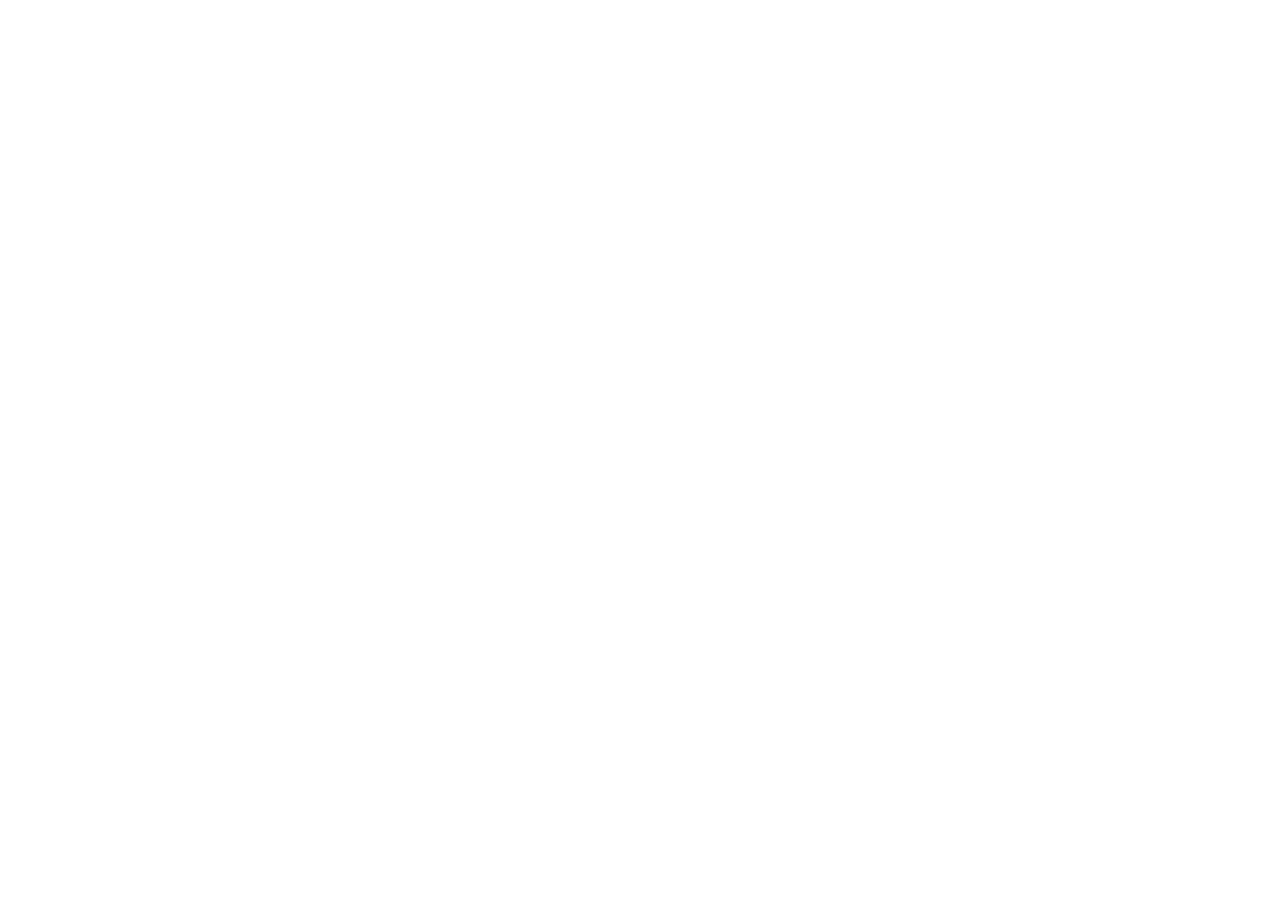
==== yinggame/index.html @ be2fb556 "Add files via upload" ====
<!doctype html>
<html lang="en">
  <head>
    <meta charset="UTF-8" />
    <link rel="icon" type="image/svg+xml" href="/favicon.ico" />
    <meta name="viewport" content="width=device-width, initial-scale=1.0" />
    <title>YingGame</title>
    <script>
      var _hmt = _hmt || []
      ;(function () {
        var hm = document.createElement('script')
        hm.src = 'https://hm.baidu.com/hm.js?fe0fdd8f27ce7c702b528a6de37aa6dd'
        var s = document.getElementsByTagName('script')[0]
        s.parentNode.insertBefore(hm, s)
      })()
    </script>
    <script type="module" crossorigin src="/static/js/index.DfZmIJjD1733761966645.js"></script>
    <link rel="modulepreload" crossorigin href="/static/js/antd.qPeffrlg1733761966645.js">
    <link rel="stylesheet" crossorigin href="/static/css/index._IoXdrB71733761966645.css">
  </head>
  <body>
    <div id="root"></div>
  </body>
</html>
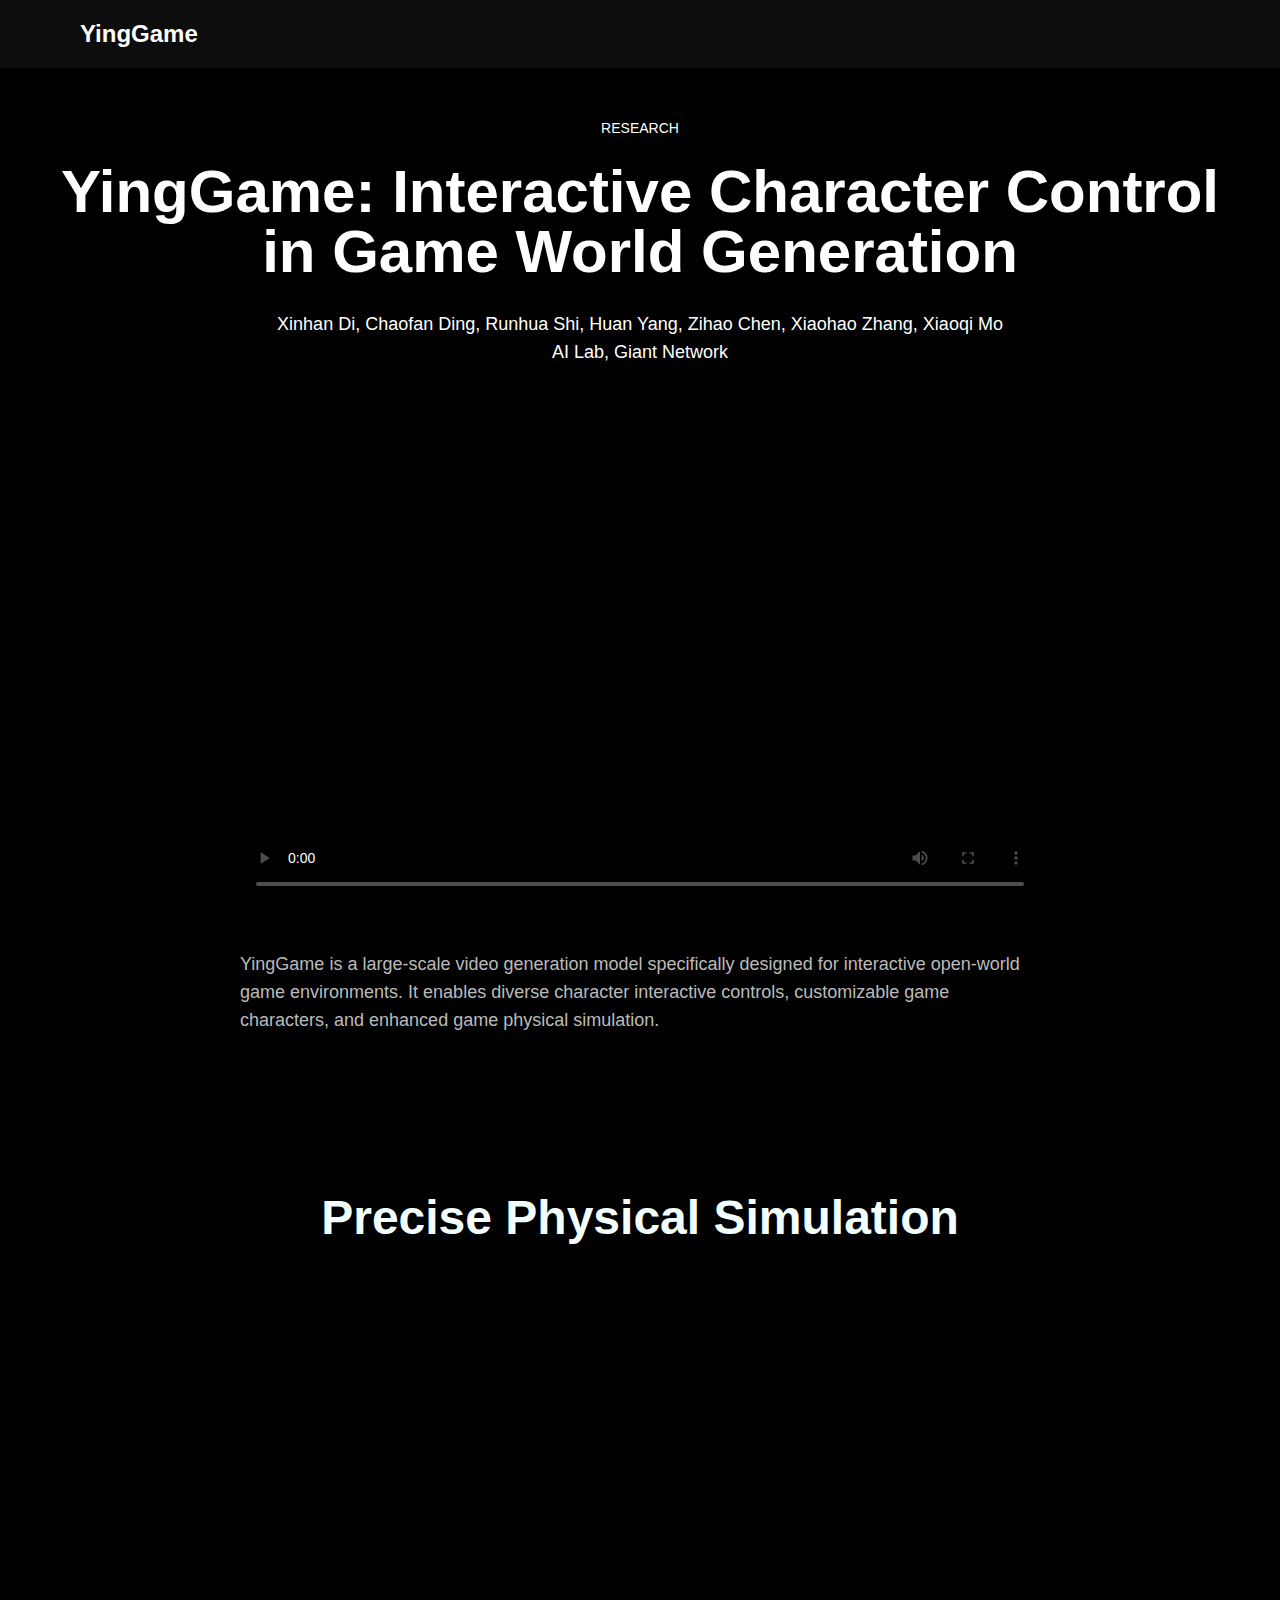
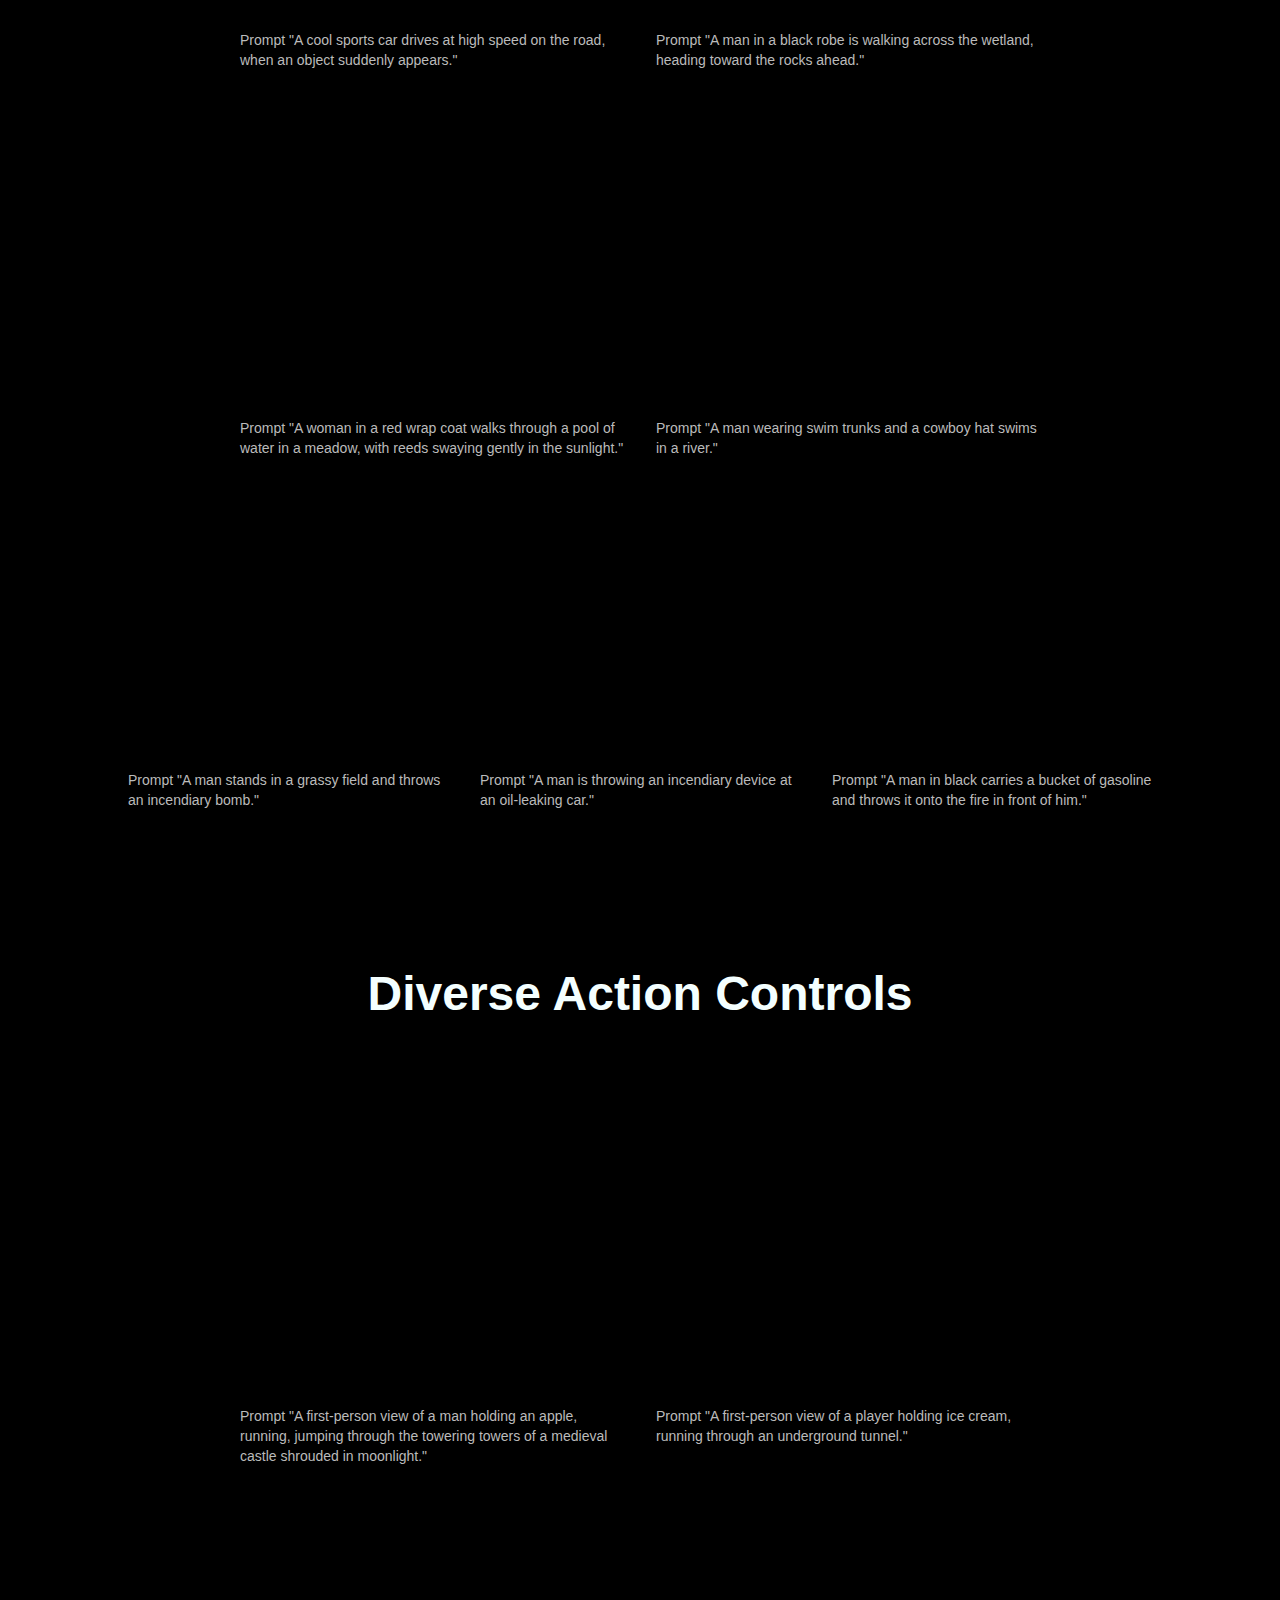
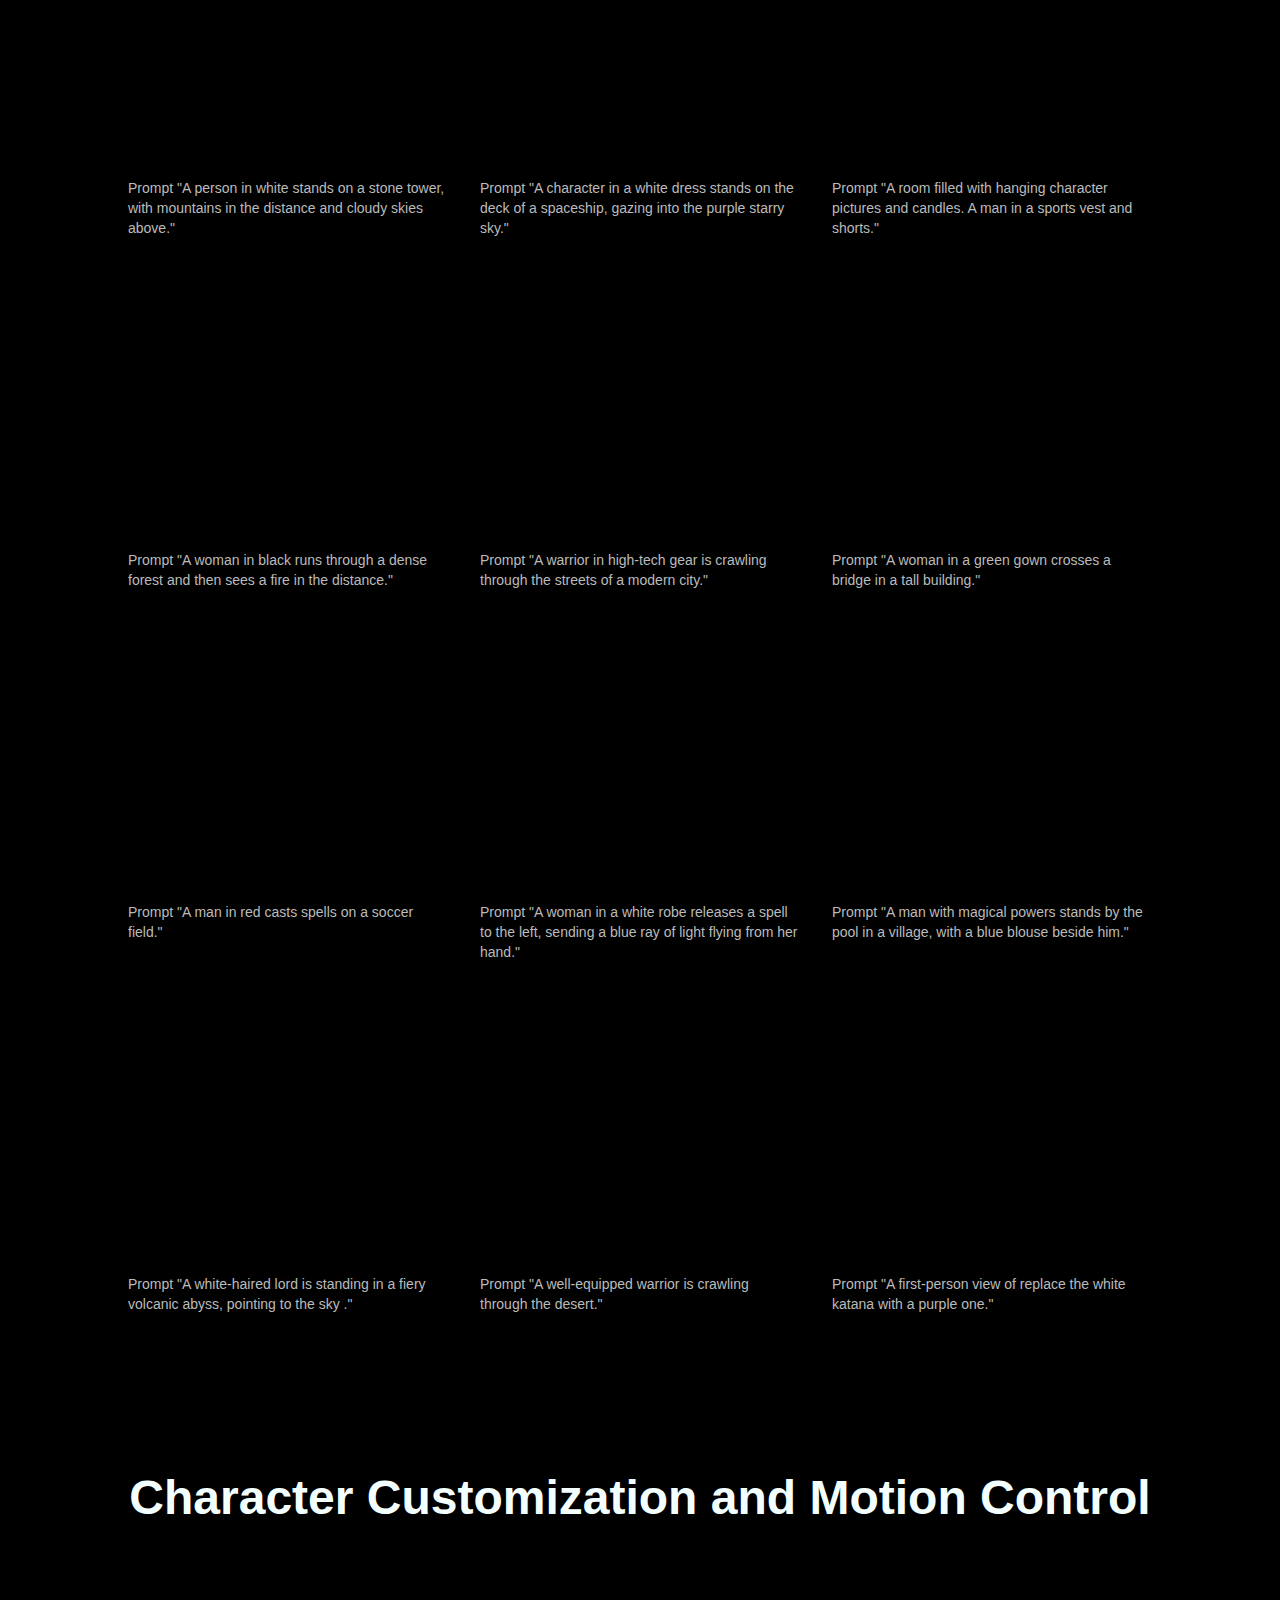
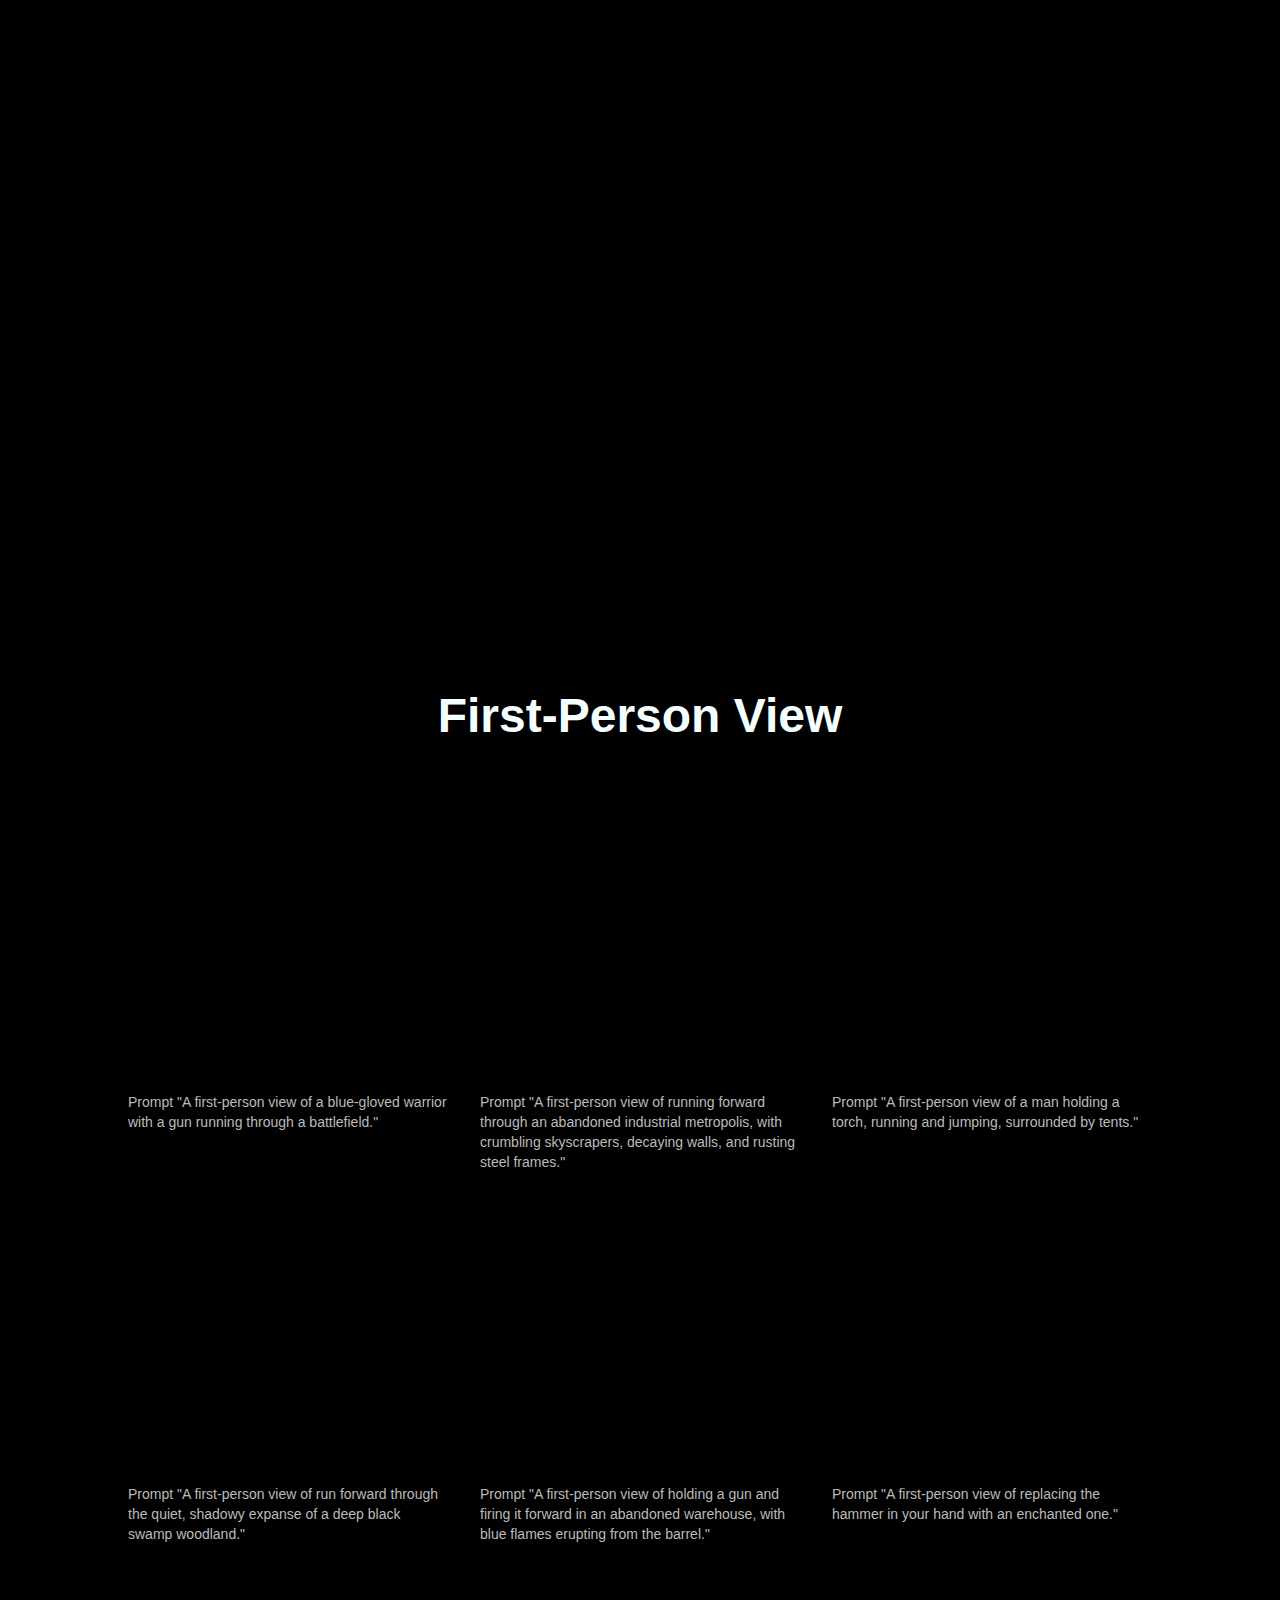
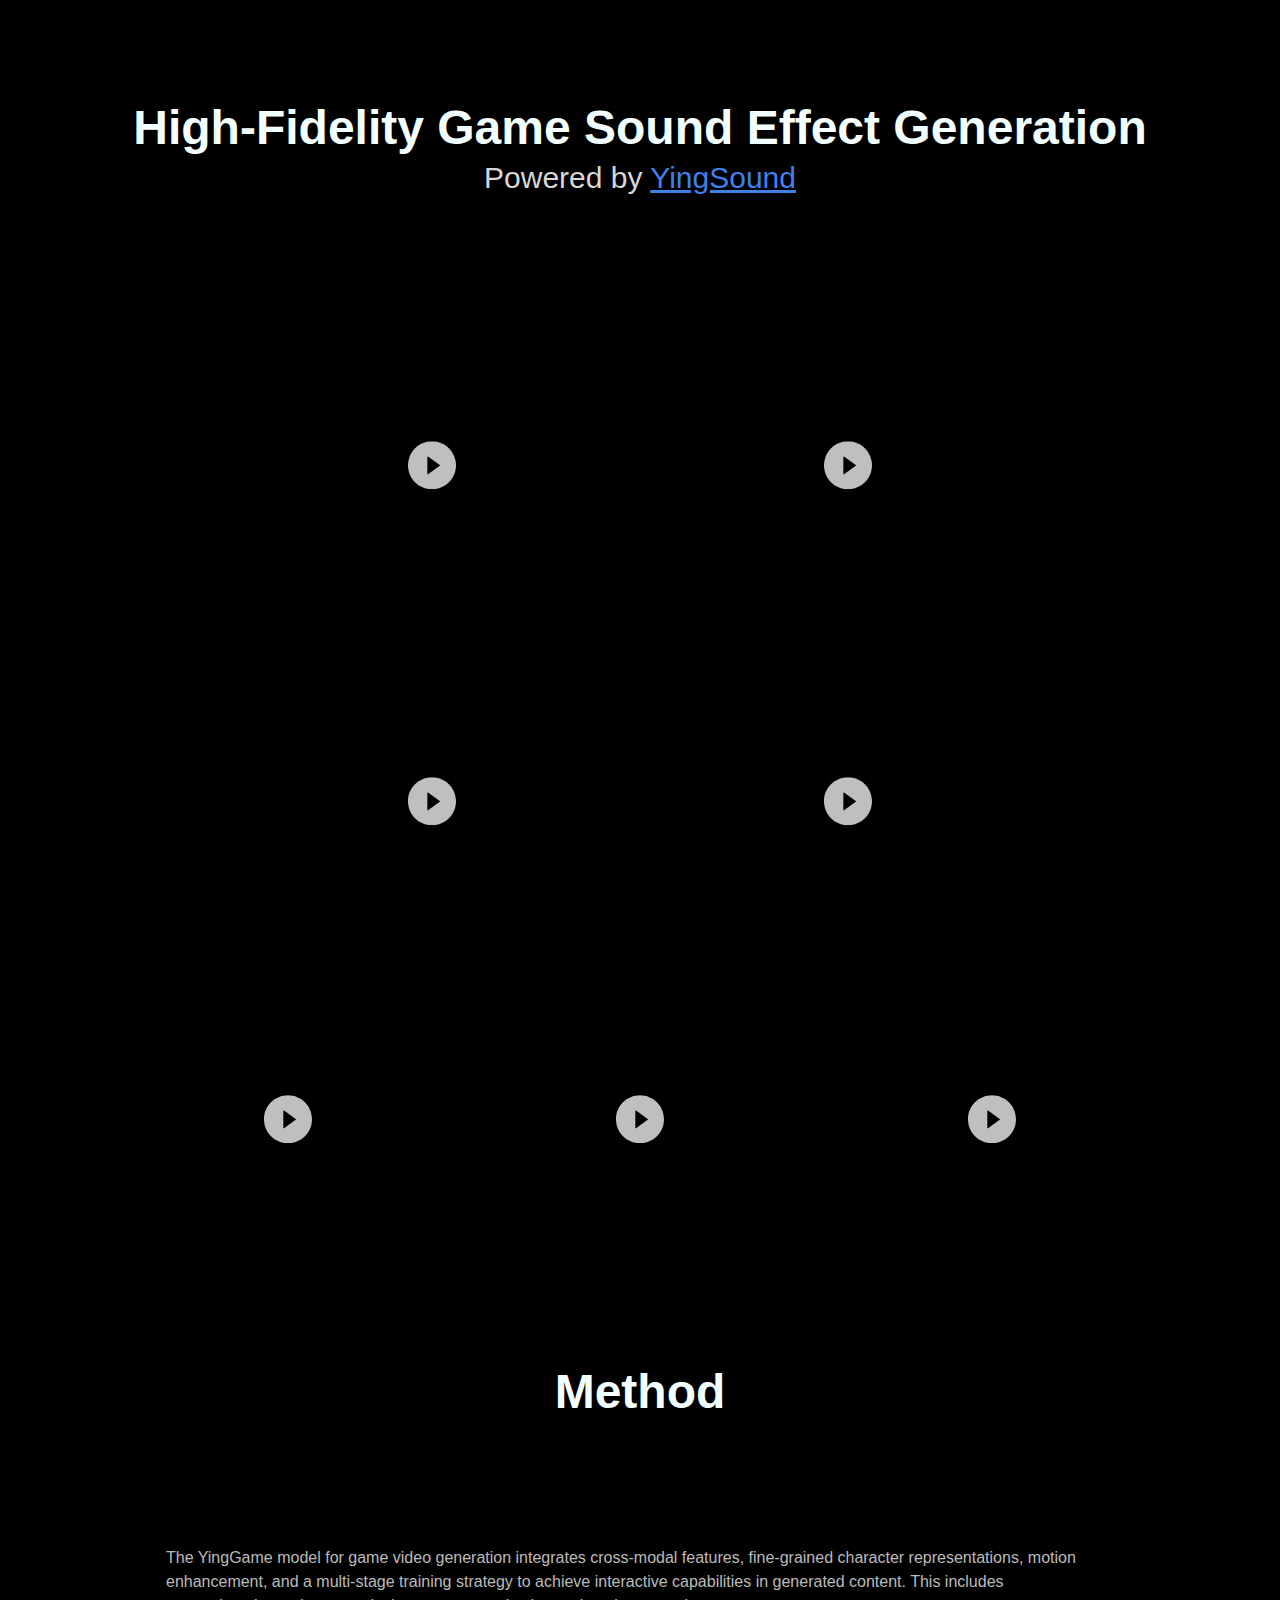
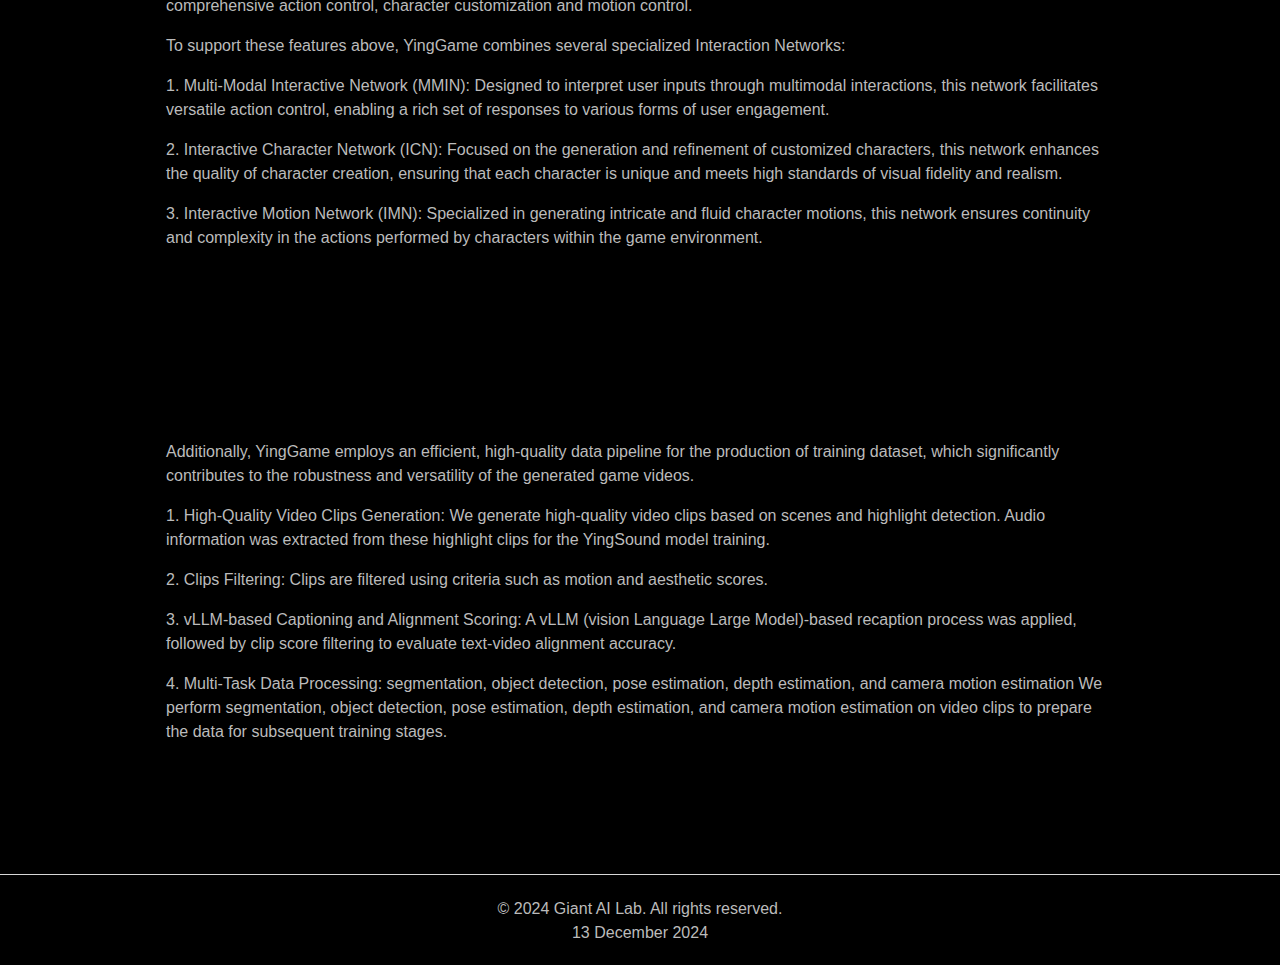
==== commit ebe48f6f: "Update index.html" ====
--- a/yinggame/index.html
+++ b/yinggame/index.html
@@ -14,9 +14,9 @@
         s.parentNode.insertBefore(hm, s)
       })()
     </script>
-    <script type="module" crossorigin src="/static/js/index.DfZmIJjD1733761966645.js"></script>
-    <link rel="modulepreload" crossorigin href="/static/js/antd.qPeffrlg1733761966645.js">
-    <link rel="stylesheet" crossorigin href="/static/css/index._IoXdrB71733761966645.css">
+    <script type="module" crossorigin src="/yinggame/static/js/index.DfZmIJjD1733761966645.js"></script>
+    <link rel="modulepreload" crossorigin href="/yinggame/static/js/antd.qPeffrlg1733761966645.js">
+    <link rel="stylesheet" crossorigin href="/yinggame/static/css/index._IoXdrB71733761966645.css">
   </head>
   <body>
     <div id="root"></div>
--- a/yinggame/static/css/index._IoXdrB71733761966645.css
+++ b/yinggame/static/css/index._IoXdrB71733761966645.css
@@ -0,0 +1 @@
+@charset "UTF-8";*,:before,:after{--tw-border-spacing-x: 0;--tw-border-spacing-y: 0;--tw-translate-x: 0;--tw-translate-y: 0;--tw-rotate: 0;--tw-skew-x: 0;--tw-skew-y: 0;--tw-scale-x: 1;--tw-scale-y: 1;--tw-pan-x: ;--tw-pan-y: ;--tw-pinch-zoom: ;--tw-scroll-snap-strictness: proximity;--tw-gradient-from-position: ;--tw-gradient-via-position: ;--tw-gradient-to-position: ;--tw-ordinal: ;--tw-slashed-zero: ;--tw-numeric-figure: ;--tw-numeric-spacing: ;--tw-numeric-fraction: ;--tw-ring-inset: ;--tw-ring-offset-width: 0px;--tw-ring-offset-color: #fff;--tw-ring-color: rgb(59 130 246 / .5);--tw-ring-offset-shadow: 0 0 #0000;--tw-ring-shadow: 0 0 #0000;--tw-shadow: 0 0 #0000;--tw-shadow-colored: 0 0 #0000;--tw-blur: ;--tw-brightness: ;--tw-contrast: ;--tw-grayscale: ;--tw-hue-rotate: ;--tw-invert: ;--tw-saturate: ;--tw-sepia: ;--tw-drop-shadow: ;--tw-backdrop-blur: ;--tw-backdrop-brightness: ;--tw-backdrop-contrast: ;--tw-backdrop-grayscale: ;--tw-backdrop-hue-rotate: ;--tw-backdrop-invert: ;--tw-backdrop-opacity: ;--tw-backdrop-saturate: ;--tw-backdrop-sepia: ;--tw-contain-size: ;--tw-contain-layout: ;--tw-contain-paint: ;--tw-contain-style: }::backdrop{--tw-border-spacing-x: 0;--tw-border-spacing-y: 0;--tw-translate-x: 0;--tw-translate-y: 0;--tw-rotate: 0;--tw-skew-x: 0;--tw-skew-y: 0;--tw-scale-x: 1;--tw-scale-y: 1;--tw-pan-x: ;--tw-pan-y: ;--tw-pinch-zoom: ;--tw-scroll-snap-strictness: proximity;--tw-gradient-from-position: ;--tw-gradient-via-position: ;--tw-gradient-to-position: ;--tw-ordinal: ;--tw-slashed-zero: ;--tw-numeric-figure: ;--tw-numeric-spacing: ;--tw-numeric-fraction: ;--tw-ring-inset: ;--tw-ring-offset-width: 0px;--tw-ring-offset-color: #fff;--tw-ring-color: rgb(59 130 246 / .5);--tw-ring-offset-shadow: 0 0 #0000;--tw-ring-shadow: 0 0 #0000;--tw-shadow: 0 0 #0000;--tw-shadow-colored: 0 0 #0000;--tw-blur: ;--tw-brightness: ;--tw-contrast: ;--tw-grayscale: ;--tw-hue-rotate: ;--tw-invert: ;--tw-saturate: ;--tw-sepia: ;--tw-drop-shadow: ;--tw-backdrop-blur: ;--tw-backdrop-brightness: ;--tw-backdrop-contrast: ;--tw-backdrop-grayscale: ;--tw-backdrop-hue-rotate: ;--tw-backdrop-invert: ;--tw-backdrop-opacity: ;--tw-backdrop-saturate: ;--tw-backdrop-sepia: ;--tw-contain-size: ;--tw-contain-layout: ;--tw-contain-paint: ;--tw-contain-style: }*,:before,:after{box-sizing:border-box;border-width:0;border-style:solid;border-color:#e5e7eb}:before,:after{--tw-content: ""}html,:host{line-height:1.5;-webkit-text-size-adjust:100%;-moz-tab-size:4;-o-tab-size:4;tab-size:4;font-family:ui-sans-serif,system-ui,sans-serif,"Apple Color Emoji","Segoe UI Emoji",Segoe UI Symbol,"Noto Color Emoji";font-feature-settings:normal;font-variation-settings:normal;-webkit-tap-highlight-color:transparent}body{margin:0;line-height:inherit}hr{height:0;color:inherit;border-top-width:1px}abbr:where([title]){-webkit-text-decoration:underline dotted;text-decoration:underline dotted}h1,h2,h3,h4,h5,h6{font-size:inherit;font-weight:inherit}a{color:inherit;text-decoration:inherit}b,strong{font-weight:bolder}code,kbd,samp,pre{font-family:ui-monospace,SFMono-Regular,Menlo,Monaco,Consolas,Liberation Mono,Courier New,monospace;font-feature-settings:normal;font-variation-settings:normal;font-size:1em}small{font-size:80%}sub,sup{font-size:75%;line-height:0;position:relative;vertical-align:baseline}sub{bottom:-.25em}sup{top:-.5em}table{text-indent:0;border-color:inherit;border-collapse:collapse}button,input,optgroup,select,textarea{font-family:inherit;font-feature-settings:inherit;font-variation-settings:inherit;font-size:100%;font-weight:inherit;line-height:inherit;letter-spacing:inherit;color:inherit;margin:0;padding:0}button,select{text-transform:none}button,input:where([type=button]),input:where([type=reset]),input:where([type=submit]){-webkit-appearance:button;background-color:transparent;background-image:none}:-moz-focusring{outline:auto}:-moz-ui-invalid{box-shadow:none}progress{vertical-align:baseline}::-webkit-inner-spin-button,::-webkit-outer-spin-button{height:auto}[type=search]{-webkit-appearance:textfield;outline-offset:-2px}::-webkit-search-decoration{-webkit-appearance:none}::-webkit-file-upload-button{-webkit-appearance:button;font:inherit}summary{display:list-item}blockquote,dl,dd,h1,h2,h3,h4,h5,h6,hr,figure,p,pre{margin:0}fieldset{margin:0;padding:0}legend{padding:0}ol,ul,menu{list-style:none;margin:0;padding:0}dialog{padding:0}textarea{resize:vertical}input::-moz-placeholder,textarea::-moz-placeholder{opacity:1;color:#9ca3af}input::placeholder,textarea::placeholder{opacity:1;color:#9ca3af}button,[role=button]{cursor:pointer}:disabled{cursor:default}img,svg,video,canvas,audio,iframe,embed,object{display:block;vertical-align:middle}img,video{max-width:100%;height:auto}[hidden]:where(:not([hidden=until-found])){display:none}.absolute{position:absolute}.relative{position:relative}.left-1\/2{left:50%}.top-1\/2{top:50%}.z-50{z-index:50}.mx-auto{margin-left:auto;margin-right:auto}.mt-11{margin-top:2.75rem}.mt-2{margin-top:.5rem}.mt-3{margin-top:.75rem}.mt-4{margin-top:1rem}.mt-6{margin-top:1.5rem}.mt-7{margin-top:1.75rem}.mt-\[100px\]{margin-top:100px}.mt-\[30px\]{margin-top:30px}.mt-\[50px\]{margin-top:50px}.mt-\[60px\]{margin-top:60px}.mt-\[80px\]{margin-top:80px}.mt-\[90px\]{margin-top:90px}.block{display:block}.flex{display:flex}.grid{display:grid}.hidden{display:none}.h-1\/2{height:50%}.h-\[180px\]{height:180px}.h-\[50px\]{height:50px}.h-\[68px\]{height:68px}.h-full{height:100%}.w-1\/2{width:50%}.w-\[320px\]{width:320px}.w-\[50px\]{width:50px}.w-full{width:100%}.w-max{width:-moz-max-content;width:max-content}.-translate-x-1\/2{--tw-translate-x: -50%;transform:translate(var(--tw-translate-x),var(--tw-translate-y)) rotate(var(--tw-rotate)) skew(var(--tw-skew-x)) skewY(var(--tw-skew-y)) scaleX(var(--tw-scale-x)) scaleY(var(--tw-scale-y))}.-translate-y-1\/2{--tw-translate-y: -50%;transform:translate(var(--tw-translate-x),var(--tw-translate-y)) rotate(var(--tw-rotate)) skew(var(--tw-skew-x)) skewY(var(--tw-skew-y)) scaleX(var(--tw-scale-x)) scaleY(var(--tw-scale-y))}.cursor-pointer{cursor:pointer}.grid-cols-1{grid-template-columns:repeat(1,minmax(0,1fr))}.flex-col{flex-direction:column}.items-center{align-items:center}.justify-center{justify-content:center}.gap-x-\[32px\]{-moz-column-gap:32px;column-gap:32px}.rounded-\[inherit\]{border-radius:inherit}.rounded-full{border-radius:9999px}.rounded-xl{border-radius:.75rem}.border-t-\[1px\]{border-top-width:1px}.border-\[\#d7d7d7\]{--tw-border-opacity: 1;border-color:rgb(215 215 215 / var(--tw-border-opacity, 1))}.bg-\[\#0d0d0d\]{--tw-bg-opacity: 1;background-color:rgb(13 13 13 / var(--tw-bg-opacity, 1))}.bg-\[rgba\(0\,0\,0\,\.6\)\]{background-color:#0009}.bg-\[rgba\(0\,0\,0\,\.8\)\]{background-color:#000c}.bg-black{background-color:var(--black)}.px-4{padding-left:1rem;padding-right:1rem}.px-\[10px\]{padding-left:10px;padding-right:10px}.px-\[20px\]{padding-left:20px;padding-right:20px}.pb-\[20px\]{padding-bottom:20px}.pt-\[22px\]{padding-top:22px}.text-left{text-align:left}.text-center{text-align:center}.font-InterBold{font-family:InterBold,Arial}.text-2xl{font-size:1.5rem;line-height:2rem}.text-4xl{font-size:2.25rem;line-height:2.5rem}.text-5xl{font-size:3rem;line-height:1}.text-base{font-size:1rem;line-height:1.5rem}.text-sm{font-size:.875rem;line-height:1.25rem}.text-xl{font-size:1.25rem;line-height:1.75rem}.font-bold{font-weight:700}.text-\[\#4180E9\]{--tw-text-opacity: 1;color:rgb(65 128 233 / var(--tw-text-opacity, 1))}.text-\[\#D7D7D7\]{--tw-text-opacity: 1;color:rgb(215 215 215 / var(--tw-text-opacity, 1))}.text-\[\#bbb\]{--tw-text-opacity: 1;color:rgb(187 187 187 / var(--tw-text-opacity, 1))}.text-title{color:var(--title)}.underline{text-decoration-line:underline}.opacity-75{opacity:.75}@font-face{font-family:InterRegular;src:url(/static/ttf/Inter_24pt-Regular.BPx6xqqj1733761966645.ttf)}@font-face{font-family:InterBold;src:url(/static/ttf/Inter_24pt-Bold.Dw-n3Ytu1733761966645.ttf)}:root{--bgLayer: #191825;--white: #fff;--black: #000;--title: #f4ffff}html,body,#root,.ant-app{width:100%;height:100%}:root{font-family:InterRegular,Arial,Helvetica,sans-serif,Inter,system-ui,Avenir;line-height:1.5;font-weight:400;color-scheme:light dark;color:var(--white);background-color:var(--black);font-synthesis:none;text-rendering:optimizeLegibility;-webkit-font-smoothing:antialiased;-moz-osx-font-smoothing:grayscale}body{margin:0;display:flex;place-items:center;min-width:320px;min-height:100vh;font-size:14px;gap:100px}.full-img{width:100%;height:100%;display:block;border-radius:inherit;-o-object-position:center center;object-position:center center;-o-object-fit:cover;object-fit:cover;image-rendering:auto}.hover\:bg-\[rgba\(0\,0\,0\,\.8\)\]:hover{background-color:#000c}.hover\:opacity-100:hover{opacity:1}.group:hover .group-hover\:block{display:block}.group:hover .group-hover\:flex{display:flex}@media (min-width: 640px){.sm\:px-\[40px\]{padding-left:40px;padding-right:40px}}@media (min-width: 768px){.md\:mt-\[120px\]{margin-top:120px}.md\:mt-\[160px\]{margin-top:160px}.md\:grid-cols-2{grid-template-columns:repeat(2,minmax(0,1fr))}.md\:pb-\[40px\]{padding-bottom:40px}.md\:text-3xl{font-size:1.875rem;line-height:2.25rem}.md\:text-5xl{font-size:3rem;line-height:1}.md\:text-6xl{font-size:3.75rem;line-height:1}.md\:text-lg{font-size:1.125rem;line-height:1.75rem}}@media (min-width: 1024px){.lg\:h-\[216px\]{height:216px}.lg\:h-\[450px\]{height:450px}.lg\:w-\[384px\]{width:384px}.lg\:w-\[800px\]{width:800px}.lg\:max-w-\[1200px\]{max-width:1200px}.lg\:max-w-\[980px\]{max-width:980px}.lg\:grid-cols-3{grid-template-columns:repeat(3,minmax(0,1fr))}.lg\:px-0{padding-left:0;padding-right:0}.lg\:px-\[80px\]{padding-left:80px;padding-right:80px}}@media (min-width: 1536px){.\32xl\:px-\[100px\]{padding-left:100px;padding-right:100px}}.slick-slider{position:relative;display:block;box-sizing:border-box;-webkit-user-select:none;-moz-user-select:none;user-select:none;-webkit-touch-callout:none;-khtml-user-select:none;touch-action:pan-y;-webkit-tap-highlight-color:transparent}.slick-list{position:relative;display:block;overflow:hidden;margin:0;padding:0}.slick-list:focus{outline:none}.slick-list.dragging{cursor:pointer;cursor:hand}.slick-slider .slick-track,.slick-slider .slick-list{transform:translateZ(0)}.slick-track{position:relative;top:0;left:0;display:block;margin-left:auto;margin-right:auto}.slick-track:before,.slick-track:after{display:table;content:""}.slick-track:after{clear:both}.slick-loading .slick-track{visibility:hidden}.slick-slide{display:none;float:left;height:100%;min-height:1px}[dir=rtl] .slick-slide{float:right}.slick-slide img{display:block}.slick-slide.slick-loading img{display:none}.slick-slide.dragging img{pointer-events:none}.slick-initialized .slick-slide{display:block}.slick-loading .slick-slide{visibility:hidden}.slick-vertical .slick-slide{display:block;height:auto;border:1px solid transparent}.slick-arrow.slick-hidden{display:none}.slick-loading .slick-list{background:#fff url(/static/gif/ajax-loader.BcnMEykj1733761966645.gif) center center no-repeat}@font-face{font-family:slick;font-weight:400;font-style:normal;src:url([data-uri]);src:url([data-uri]) format("embedded-opentype"),url([data-uri]) format("woff"),url([data-uri]) format("truetype"),url(/static/svg/slick.BlzDm7g21733761966645.svg#slick) format("svg")}.slick-prev,.slick-next{font-size:0;line-height:0;position:absolute;top:50%;display:block;width:20px;height:20px;padding:0;transform:translateY(-50%);cursor:pointer;color:transparent;border:none;outline:none;background:transparent}.slick-prev:hover,.slick-prev:focus,.slick-next:hover,.slick-next:focus{color:transparent;outline:none;background:transparent}.slick-prev:hover:before,.slick-prev:focus:before,.slick-next:hover:before,.slick-next:focus:before{opacity:1}.slick-prev.slick-disabled:before,.slick-next.slick-disabled:before{opacity:.25}.slick-prev:before,.slick-next:before{font-family:slick;font-size:20px;line-height:1;opacity:.75;color:#fff;-webkit-font-smoothing:antialiased;-moz-osx-font-smoothing:grayscale}.slick-prev{left:-25px}[dir=rtl] .slick-prev{right:-25px;left:auto}.slick-prev:before{content:"←"}[dir=rtl] .slick-prev:before{content:"→"}.slick-next{right:-25px}[dir=rtl] .slick-next{right:auto;left:-25px}.slick-next:before{content:"→"}[dir=rtl] .slick-next:before{content:"←"}.slick-dotted.slick-slider{margin-bottom:30px}.slick-dots{position:absolute;bottom:-25px;display:block;width:100%;padding:0;margin:0;list-style:none;text-align:center}.slick-dots li{position:relative;display:inline-block;width:20px;height:20px;margin:0 5px;padding:0;cursor:pointer}.slick-dots li button{font-size:0;line-height:0;display:block;width:20px;height:20px;padding:5px;cursor:pointer;color:transparent;border:0;outline:none;background:transparent}.slick-dots li button:hover,.slick-dots li button:focus{outline:none}.slick-dots li button:hover:before,.slick-dots li button:focus:before{opacity:1}.slick-dots li button:before{font-family:slick;font-size:6px;line-height:20px;position:absolute;top:0;left:0;width:20px;height:20px;content:"•";text-align:center;opacity:.25;color:#000;-webkit-font-smoothing:antialiased;-moz-osx-font-smoothing:grayscale}.slick-dots li.slick-active button:before{opacity:.75;color:#000}
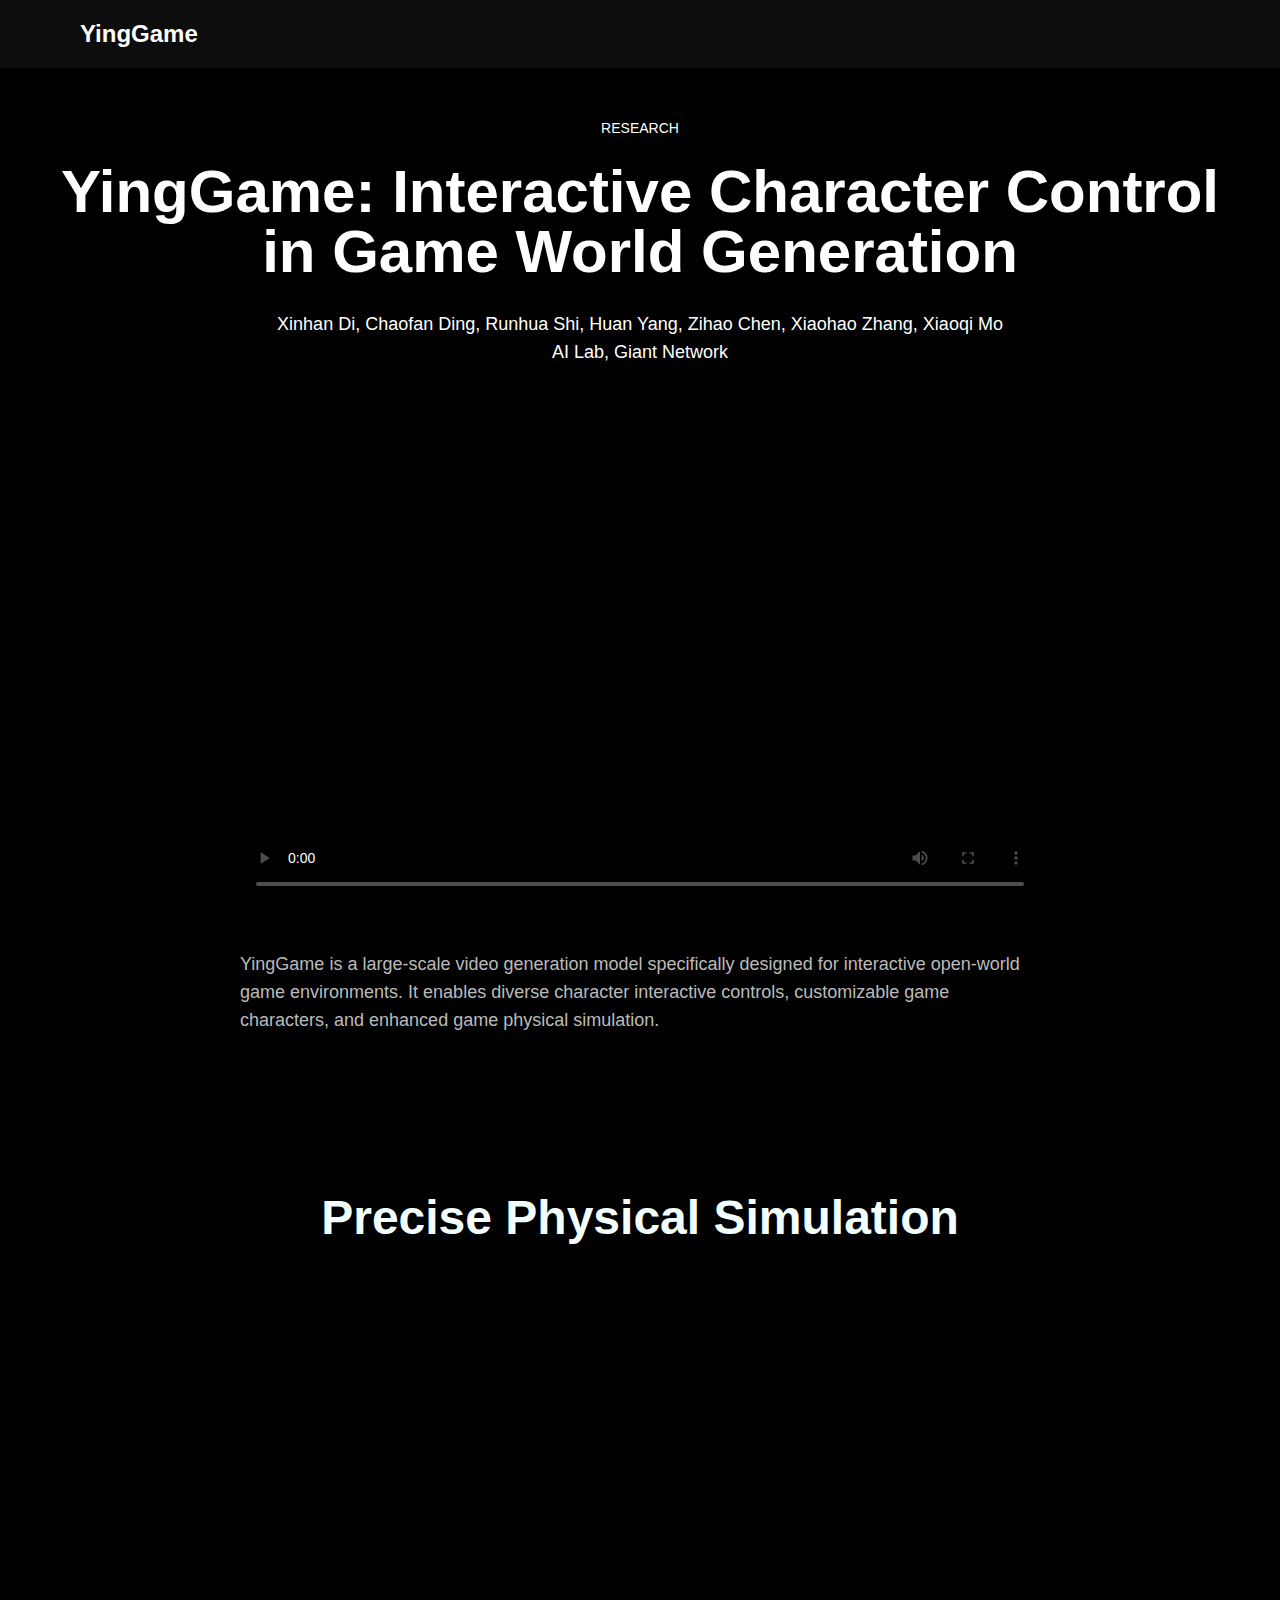
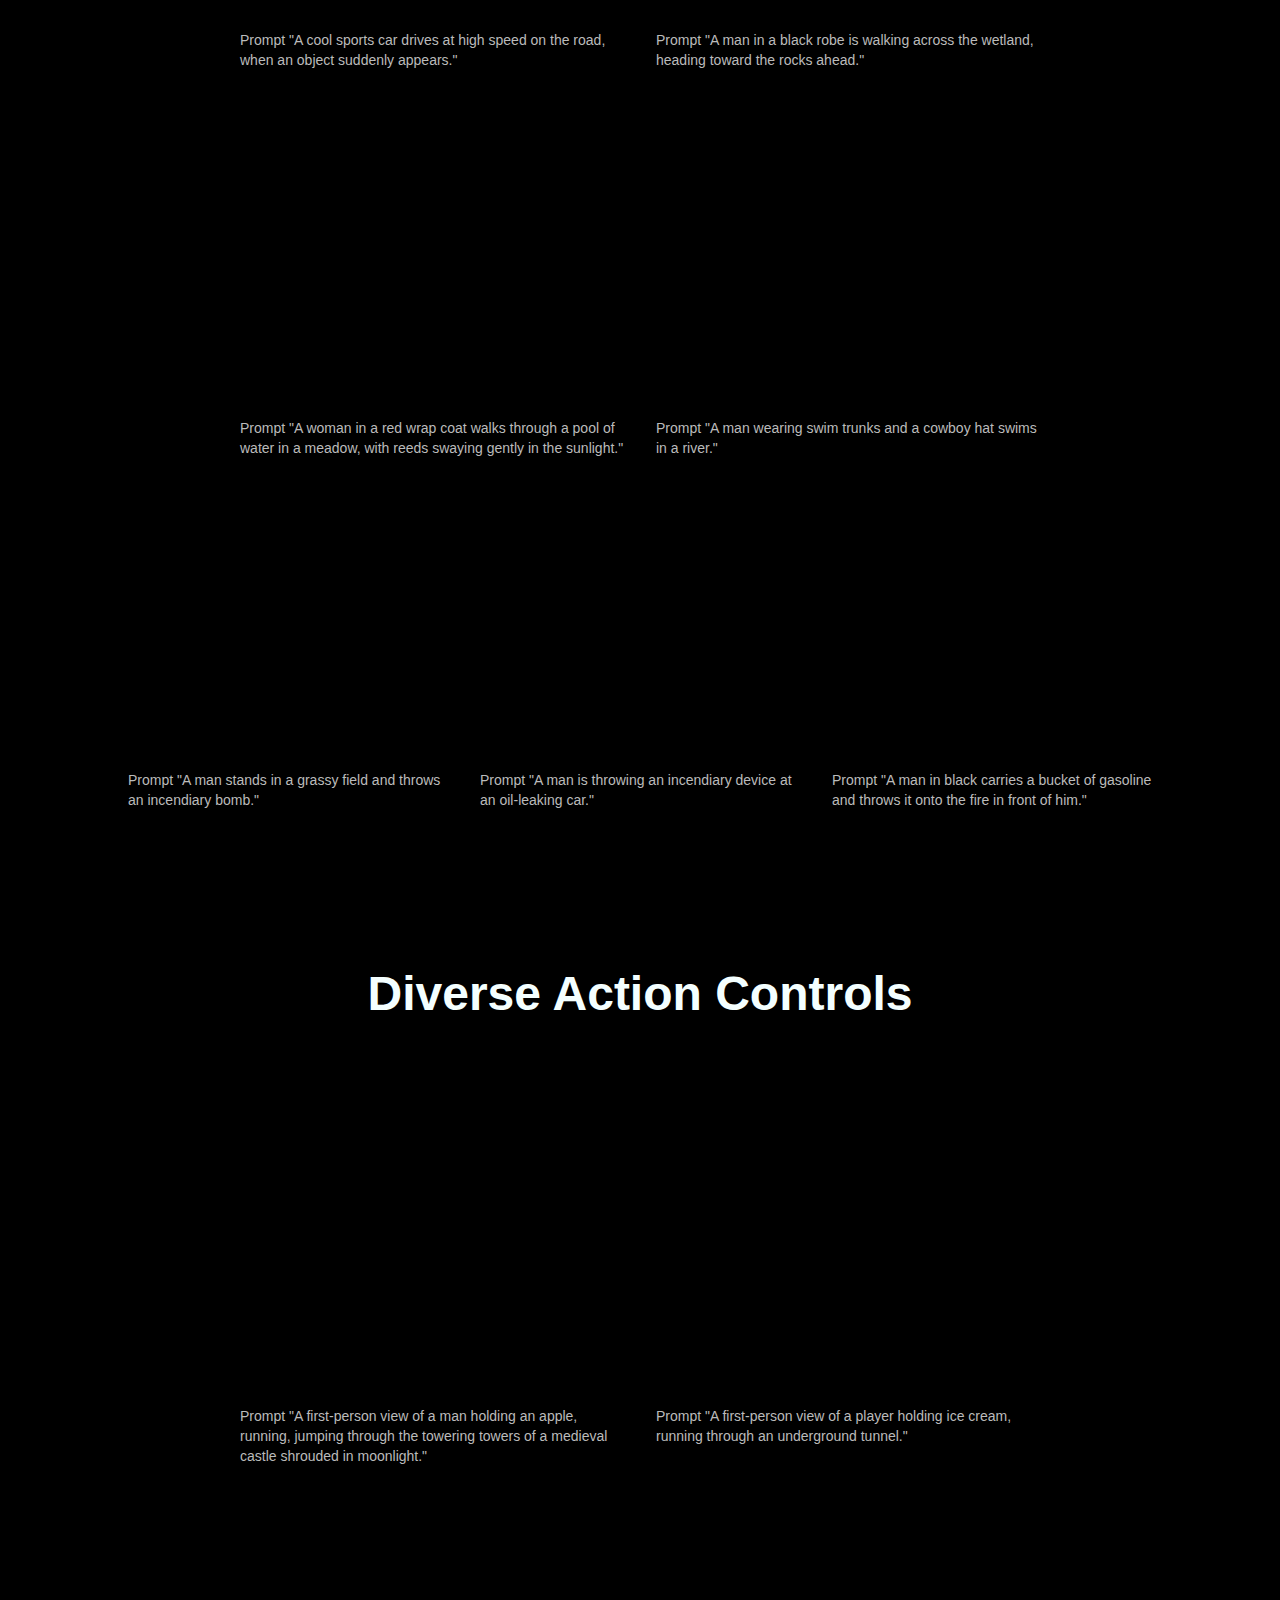
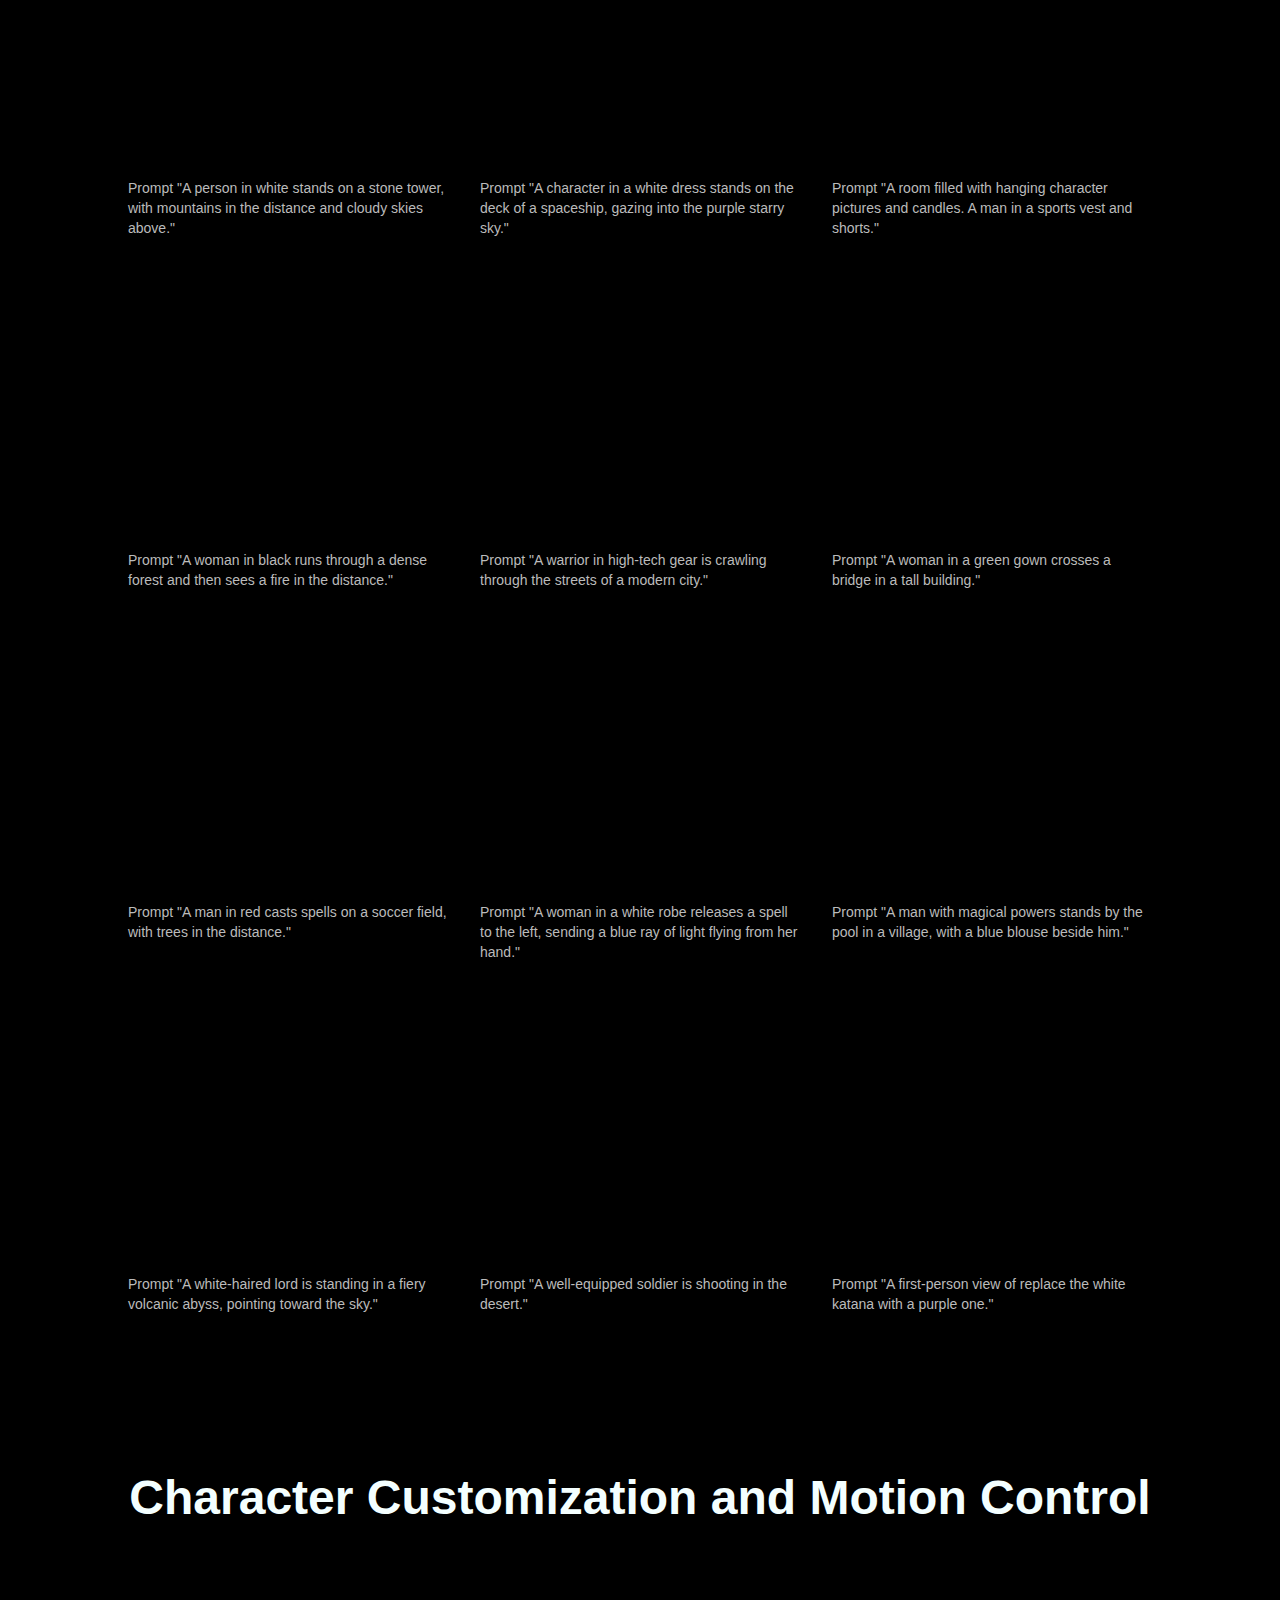
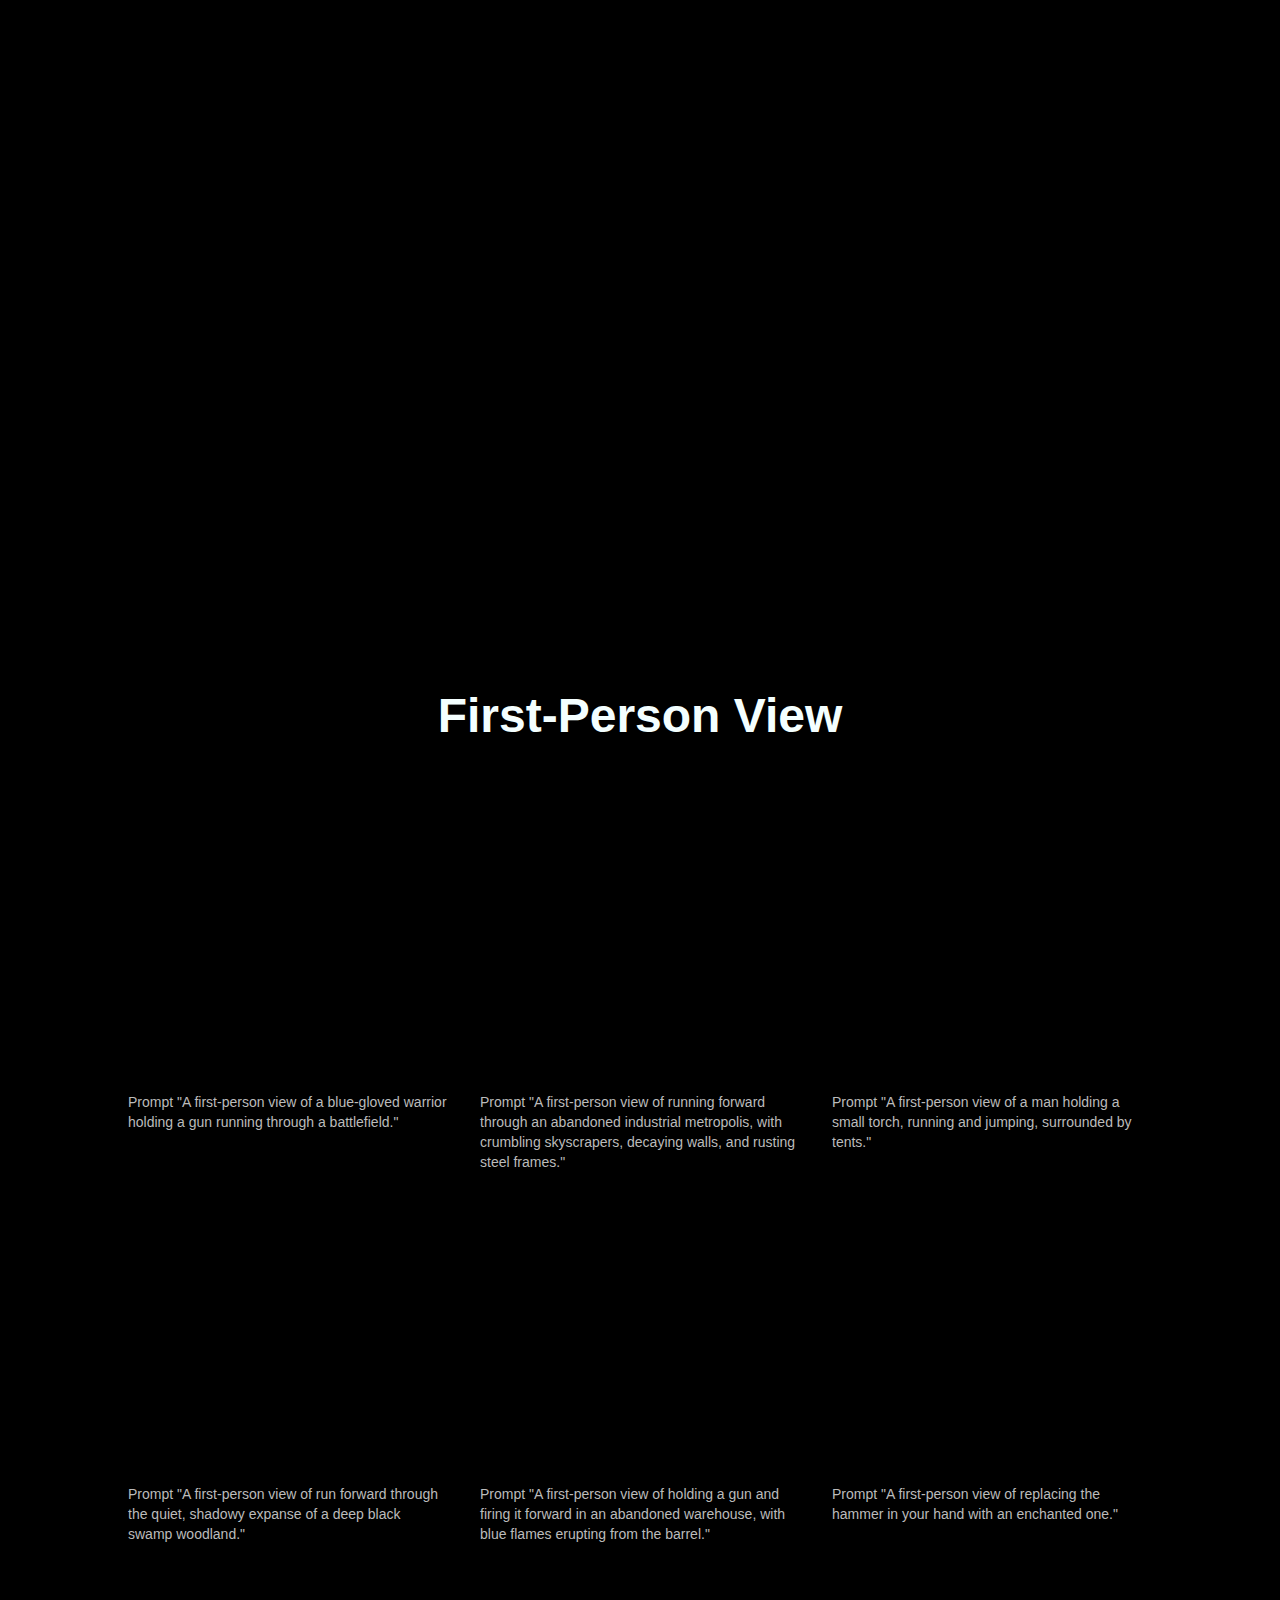
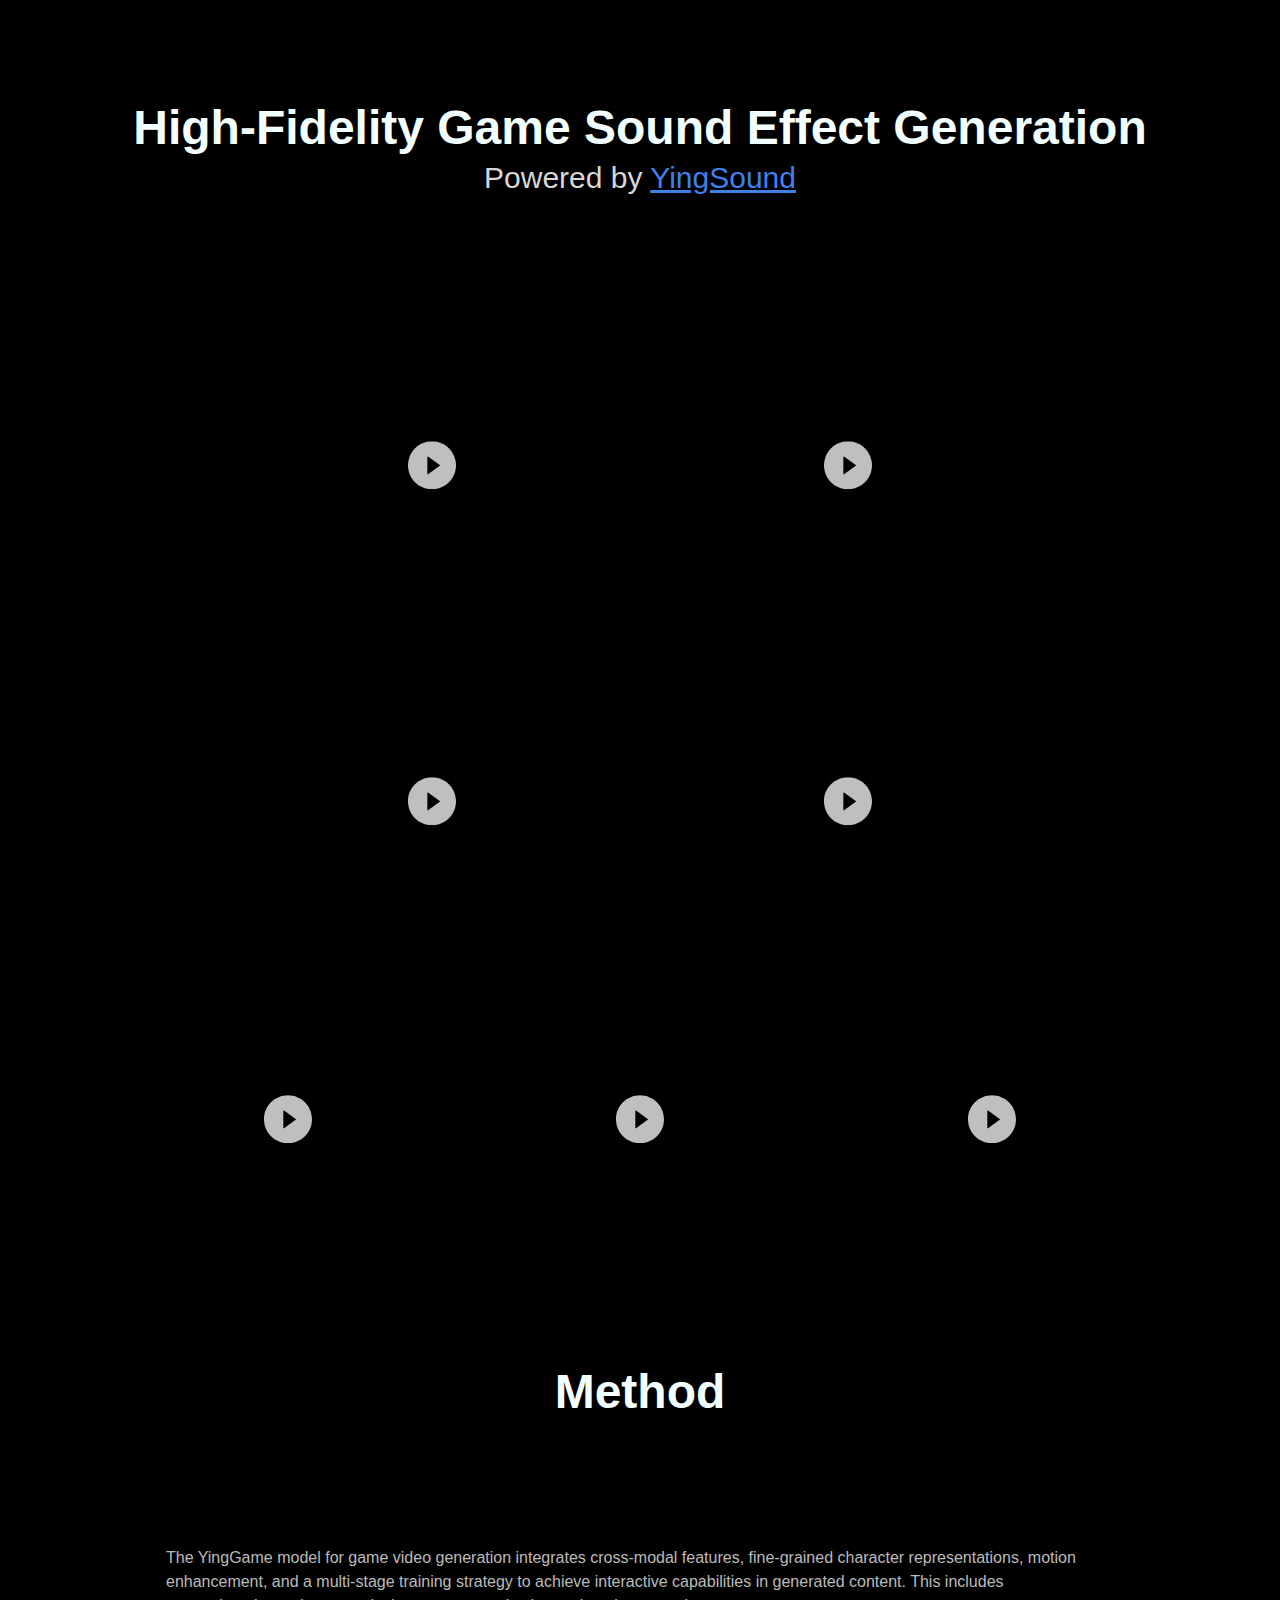
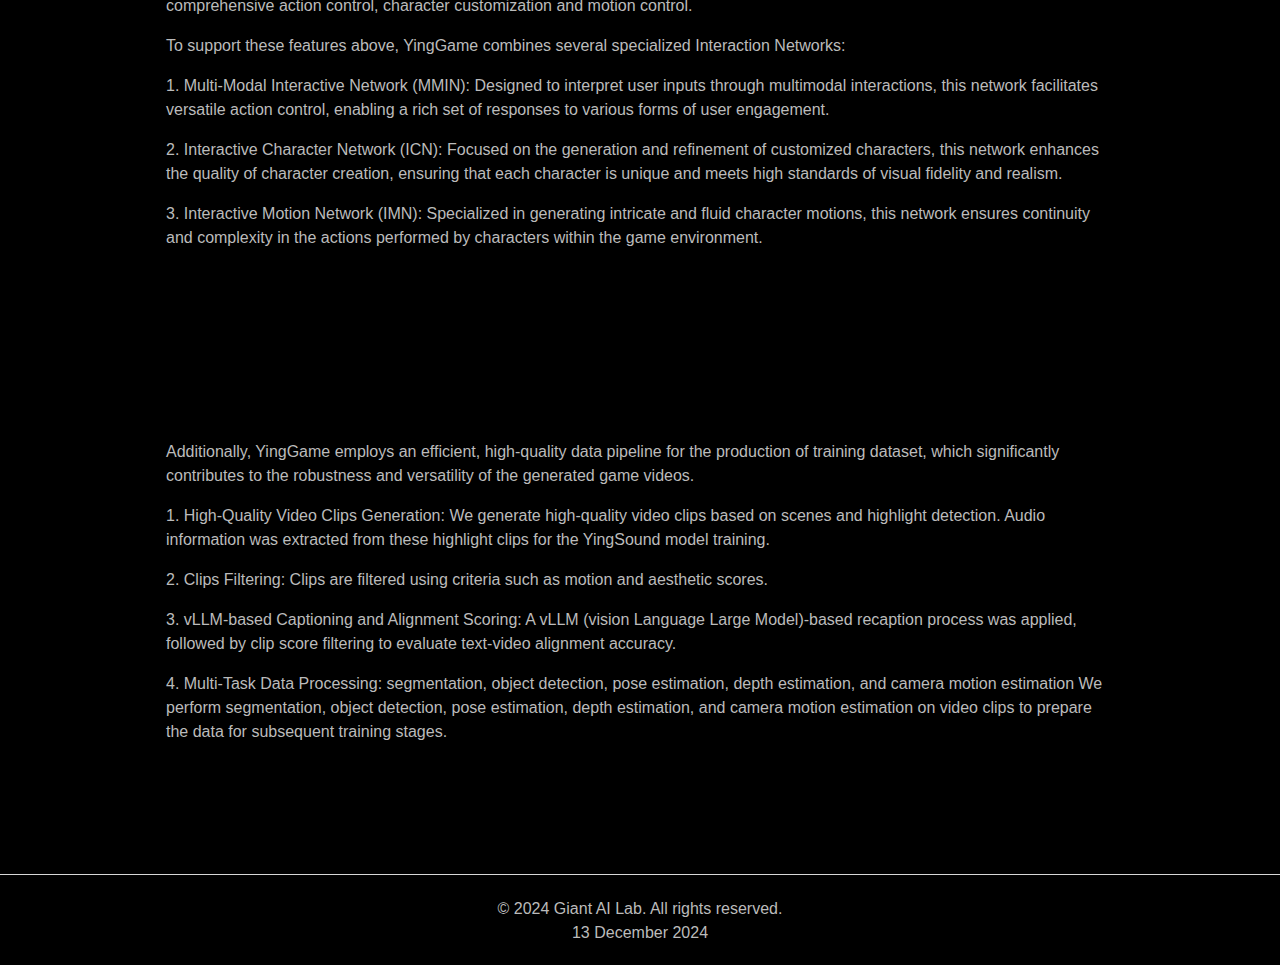
==== commit 697fbdf4: "Update index.html" ====
--- a/yinggame/index.html
+++ b/yinggame/index.html
@@ -14,9 +14,9 @@
         s.parentNode.insertBefore(hm, s)
       })()
     </script>
-    <script type="module" crossorigin src="/yinggame/static/js/index.DfZmIJjD1733761966645.js"></script>
-    <link rel="modulepreload" crossorigin href="/yinggame/static/js/antd.qPeffrlg1733761966645.js">
-    <link rel="stylesheet" crossorigin href="/yinggame/static/css/index._IoXdrB71733761966645.css">
+    <script type="module" crossorigin src="/yinggame/static/js/index.BcnAdA6q1733839584756.js"></script>
+    <link rel="modulepreload" crossorigin href="/yinggame/static/js/antd.qPeffrlg1733839584756.js">
+    <link rel="stylesheet" crossorigin href="/yinggame/static/css/index.DJgz8ta61733839584756.css">
   </head>
   <body>
     <div id="root"></div>
--- a/yinggame/static/css/index.DJgz8ta61733839584756.css
+++ b/yinggame/static/css/index.DJgz8ta61733839584756.css
@@ -0,0 +1 @@
+@charset "UTF-8";*,:before,:after{--tw-border-spacing-x: 0;--tw-border-spacing-y: 0;--tw-translate-x: 0;--tw-translate-y: 0;--tw-rotate: 0;--tw-skew-x: 0;--tw-skew-y: 0;--tw-scale-x: 1;--tw-scale-y: 1;--tw-pan-x: ;--tw-pan-y: ;--tw-pinch-zoom: ;--tw-scroll-snap-strictness: proximity;--tw-gradient-from-position: ;--tw-gradient-via-position: ;--tw-gradient-to-position: ;--tw-ordinal: ;--tw-slashed-zero: ;--tw-numeric-figure: ;--tw-numeric-spacing: ;--tw-numeric-fraction: ;--tw-ring-inset: ;--tw-ring-offset-width: 0px;--tw-ring-offset-color: #fff;--tw-ring-color: rgb(59 130 246 / .5);--tw-ring-offset-shadow: 0 0 #0000;--tw-ring-shadow: 0 0 #0000;--tw-shadow: 0 0 #0000;--tw-shadow-colored: 0 0 #0000;--tw-blur: ;--tw-brightness: ;--tw-contrast: ;--tw-grayscale: ;--tw-hue-rotate: ;--tw-invert: ;--tw-saturate: ;--tw-sepia: ;--tw-drop-shadow: ;--tw-backdrop-blur: ;--tw-backdrop-brightness: ;--tw-backdrop-contrast: ;--tw-backdrop-grayscale: ;--tw-backdrop-hue-rotate: ;--tw-backdrop-invert: ;--tw-backdrop-opacity: ;--tw-backdrop-saturate: ;--tw-backdrop-sepia: ;--tw-contain-size: ;--tw-contain-layout: ;--tw-contain-paint: ;--tw-contain-style: }::backdrop{--tw-border-spacing-x: 0;--tw-border-spacing-y: 0;--tw-translate-x: 0;--tw-translate-y: 0;--tw-rotate: 0;--tw-skew-x: 0;--tw-skew-y: 0;--tw-scale-x: 1;--tw-scale-y: 1;--tw-pan-x: ;--tw-pan-y: ;--tw-pinch-zoom: ;--tw-scroll-snap-strictness: proximity;--tw-gradient-from-position: ;--tw-gradient-via-position: ;--tw-gradient-to-position: ;--tw-ordinal: ;--tw-slashed-zero: ;--tw-numeric-figure: ;--tw-numeric-spacing: ;--tw-numeric-fraction: ;--tw-ring-inset: ;--tw-ring-offset-width: 0px;--tw-ring-offset-color: #fff;--tw-ring-color: rgb(59 130 246 / .5);--tw-ring-offset-shadow: 0 0 #0000;--tw-ring-shadow: 0 0 #0000;--tw-shadow: 0 0 #0000;--tw-shadow-colored: 0 0 #0000;--tw-blur: ;--tw-brightness: ;--tw-contrast: ;--tw-grayscale: ;--tw-hue-rotate: ;--tw-invert: ;--tw-saturate: ;--tw-sepia: ;--tw-drop-shadow: ;--tw-backdrop-blur: ;--tw-backdrop-brightness: ;--tw-backdrop-contrast: ;--tw-backdrop-grayscale: ;--tw-backdrop-hue-rotate: ;--tw-backdrop-invert: ;--tw-backdrop-opacity: ;--tw-backdrop-saturate: ;--tw-backdrop-sepia: ;--tw-contain-size: ;--tw-contain-layout: ;--tw-contain-paint: ;--tw-contain-style: }*,:before,:after{box-sizing:border-box;border-width:0;border-style:solid;border-color:#e5e7eb}:before,:after{--tw-content: ""}html,:host{line-height:1.5;-webkit-text-size-adjust:100%;-moz-tab-size:4;-o-tab-size:4;tab-size:4;font-family:ui-sans-serif,system-ui,sans-serif,"Apple Color Emoji","Segoe UI Emoji",Segoe UI Symbol,"Noto Color Emoji";font-feature-settings:normal;font-variation-settings:normal;-webkit-tap-highlight-color:transparent}body{margin:0;line-height:inherit}hr{height:0;color:inherit;border-top-width:1px}abbr:where([title]){-webkit-text-decoration:underline dotted;text-decoration:underline dotted}h1,h2,h3,h4,h5,h6{font-size:inherit;font-weight:inherit}a{color:inherit;text-decoration:inherit}b,strong{font-weight:bolder}code,kbd,samp,pre{font-family:ui-monospace,SFMono-Regular,Menlo,Monaco,Consolas,Liberation Mono,Courier New,monospace;font-feature-settings:normal;font-variation-settings:normal;font-size:1em}small{font-size:80%}sub,sup{font-size:75%;line-height:0;position:relative;vertical-align:baseline}sub{bottom:-.25em}sup{top:-.5em}table{text-indent:0;border-color:inherit;border-collapse:collapse}button,input,optgroup,select,textarea{font-family:inherit;font-feature-settings:inherit;font-variation-settings:inherit;font-size:100%;font-weight:inherit;line-height:inherit;letter-spacing:inherit;color:inherit;margin:0;padding:0}button,select{text-transform:none}button,input:where([type=button]),input:where([type=reset]),input:where([type=submit]){-webkit-appearance:button;background-color:transparent;background-image:none}:-moz-focusring{outline:auto}:-moz-ui-invalid{box-shadow:none}progress{vertical-align:baseline}::-webkit-inner-spin-button,::-webkit-outer-spin-button{height:auto}[type=search]{-webkit-appearance:textfield;outline-offset:-2px}::-webkit-search-decoration{-webkit-appearance:none}::-webkit-file-upload-button{-webkit-appearance:button;font:inherit}summary{display:list-item}blockquote,dl,dd,h1,h2,h3,h4,h5,h6,hr,figure,p,pre{margin:0}fieldset{margin:0;padding:0}legend{padding:0}ol,ul,menu{list-style:none;margin:0;padding:0}dialog{padding:0}textarea{resize:vertical}input::-moz-placeholder,textarea::-moz-placeholder{opacity:1;color:#9ca3af}input::placeholder,textarea::placeholder{opacity:1;color:#9ca3af}button,[role=button]{cursor:pointer}:disabled{cursor:default}img,svg,video,canvas,audio,iframe,embed,object{display:block;vertical-align:middle}img,video{max-width:100%;height:auto}[hidden]:where(:not([hidden=until-found])){display:none}.absolute{position:absolute}.relative{position:relative}.left-1\/2{left:50%}.top-1\/2{top:50%}.z-50{z-index:50}.mx-auto{margin-left:auto;margin-right:auto}.mt-11{margin-top:2.75rem}.mt-2{margin-top:.5rem}.mt-3{margin-top:.75rem}.mt-4{margin-top:1rem}.mt-6{margin-top:1.5rem}.mt-7{margin-top:1.75rem}.mt-\[100px\]{margin-top:100px}.mt-\[30px\]{margin-top:30px}.mt-\[50px\]{margin-top:50px}.mt-\[60px\]{margin-top:60px}.mt-\[80px\]{margin-top:80px}.mt-\[90px\]{margin-top:90px}.block{display:block}.flex{display:flex}.grid{display:grid}.hidden{display:none}.h-1\/2{height:50%}.h-\[180px\]{height:180px}.h-\[50px\]{height:50px}.h-\[68px\]{height:68px}.h-full{height:100%}.w-1\/2{width:50%}.w-\[320px\]{width:320px}.w-\[50px\]{width:50px}.w-full{width:100%}.w-max{width:-moz-max-content;width:max-content}.-translate-x-1\/2{--tw-translate-x: -50%;transform:translate(var(--tw-translate-x),var(--tw-translate-y)) rotate(var(--tw-rotate)) skew(var(--tw-skew-x)) skewY(var(--tw-skew-y)) scaleX(var(--tw-scale-x)) scaleY(var(--tw-scale-y))}.-translate-y-1\/2{--tw-translate-y: -50%;transform:translate(var(--tw-translate-x),var(--tw-translate-y)) rotate(var(--tw-rotate)) skew(var(--tw-skew-x)) skewY(var(--tw-skew-y)) scaleX(var(--tw-scale-x)) scaleY(var(--tw-scale-y))}.cursor-pointer{cursor:pointer}.grid-cols-1{grid-template-columns:repeat(1,minmax(0,1fr))}.flex-col{flex-direction:column}.items-center{align-items:center}.justify-center{justify-content:center}.gap-x-\[32px\]{-moz-column-gap:32px;column-gap:32px}.rounded-\[inherit\]{border-radius:inherit}.rounded-full{border-radius:9999px}.rounded-xl{border-radius:.75rem}.border-t-\[1px\]{border-top-width:1px}.border-\[\#d7d7d7\]{--tw-border-opacity: 1;border-color:rgb(215 215 215 / var(--tw-border-opacity, 1))}.bg-\[\#0d0d0d\]{--tw-bg-opacity: 1;background-color:rgb(13 13 13 / var(--tw-bg-opacity, 1))}.bg-\[rgba\(0\,0\,0\,\.6\)\]{background-color:#0009}.bg-\[rgba\(0\,0\,0\,\.8\)\]{background-color:#000c}.bg-black{background-color:var(--black)}.px-4{padding-left:1rem;padding-right:1rem}.px-\[10px\]{padding-left:10px;padding-right:10px}.px-\[20px\]{padding-left:20px;padding-right:20px}.pb-\[20px\]{padding-bottom:20px}.pt-\[22px\]{padding-top:22px}.text-left{text-align:left}.text-center{text-align:center}.font-InterBold{font-family:InterBold,Arial}.text-2xl{font-size:1.5rem;line-height:2rem}.text-4xl{font-size:2.25rem;line-height:2.5rem}.text-5xl{font-size:3rem;line-height:1}.text-base{font-size:1rem;line-height:1.5rem}.text-sm{font-size:.875rem;line-height:1.25rem}.text-xl{font-size:1.25rem;line-height:1.75rem}.font-bold{font-weight:700}.text-\[\#4180E9\]{--tw-text-opacity: 1;color:rgb(65 128 233 / var(--tw-text-opacity, 1))}.text-\[\#D7D7D7\]{--tw-text-opacity: 1;color:rgb(215 215 215 / var(--tw-text-opacity, 1))}.text-\[\#bbb\]{--tw-text-opacity: 1;color:rgb(187 187 187 / var(--tw-text-opacity, 1))}.text-title{color:var(--title)}.underline{text-decoration-line:underline}.opacity-75{opacity:.75}@font-face{font-family:InterRegular;src:url(/static/ttf/Inter_24pt-Regular.BPx6xqqj1733839584756.ttf)}@font-face{font-family:InterBold;src:url(/static/ttf/Inter_24pt-Bold.Dw-n3Ytu1733839584756.ttf)}:root{--bgLayer: #191825;--white: #fff;--black: #000;--title: #f4ffff}html,body,#root,.ant-app{width:100%;height:100%}:root{font-family:InterRegular,Arial,Helvetica,sans-serif,Inter,system-ui,Avenir;line-height:1.5;font-weight:400;color-scheme:light dark;color:var(--white);background-color:var(--black);font-synthesis:none;text-rendering:optimizeLegibility;-webkit-font-smoothing:antialiased;-moz-osx-font-smoothing:grayscale}body{margin:0;display:flex;place-items:center;min-width:320px;min-height:100vh;font-size:14px;gap:100px}.full-img{width:100%;height:100%;display:block;border-radius:inherit;-o-object-position:center center;object-position:center center;-o-object-fit:cover;object-fit:cover;image-rendering:auto}.hover\:bg-\[rgba\(0\,0\,0\,\.8\)\]:hover{background-color:#000c}.hover\:opacity-100:hover{opacity:1}.group:hover .group-hover\:block{display:block}.group:hover .group-hover\:flex{display:flex}@media (min-width: 640px){.sm\:px-\[40px\]{padding-left:40px;padding-right:40px}}@media (min-width: 768px){.md\:mt-\[120px\]{margin-top:120px}.md\:mt-\[160px\]{margin-top:160px}.md\:grid-cols-2{grid-template-columns:repeat(2,minmax(0,1fr))}.md\:pb-\[40px\]{padding-bottom:40px}.md\:text-3xl{font-size:1.875rem;line-height:2.25rem}.md\:text-5xl{font-size:3rem;line-height:1}.md\:text-6xl{font-size:3.75rem;line-height:1}.md\:text-lg{font-size:1.125rem;line-height:1.75rem}}@media (min-width: 1024px){.lg\:h-\[216px\]{height:216px}.lg\:h-\[450px\]{height:450px}.lg\:w-\[384px\]{width:384px}.lg\:w-\[800px\]{width:800px}.lg\:max-w-\[1200px\]{max-width:1200px}.lg\:max-w-\[980px\]{max-width:980px}.lg\:grid-cols-3{grid-template-columns:repeat(3,minmax(0,1fr))}.lg\:px-0{padding-left:0;padding-right:0}.lg\:px-\[80px\]{padding-left:80px;padding-right:80px}}@media (min-width: 1536px){.\32xl\:px-\[100px\]{padding-left:100px;padding-right:100px}}.slick-slider{position:relative;display:block;box-sizing:border-box;-webkit-user-select:none;-moz-user-select:none;user-select:none;-webkit-touch-callout:none;-khtml-user-select:none;touch-action:pan-y;-webkit-tap-highlight-color:transparent}.slick-list{position:relative;display:block;overflow:hidden;margin:0;padding:0}.slick-list:focus{outline:none}.slick-list.dragging{cursor:pointer;cursor:hand}.slick-slider .slick-track,.slick-slider .slick-list{transform:translateZ(0)}.slick-track{position:relative;top:0;left:0;display:block;margin-left:auto;margin-right:auto}.slick-track:before,.slick-track:after{display:table;content:""}.slick-track:after{clear:both}.slick-loading .slick-track{visibility:hidden}.slick-slide{display:none;float:left;height:100%;min-height:1px}[dir=rtl] .slick-slide{float:right}.slick-slide img{display:block}.slick-slide.slick-loading img{display:none}.slick-slide.dragging img{pointer-events:none}.slick-initialized .slick-slide{display:block}.slick-loading .slick-slide{visibility:hidden}.slick-vertical .slick-slide{display:block;height:auto;border:1px solid transparent}.slick-arrow.slick-hidden{display:none}.slick-loading .slick-list{background:#fff url(/static/gif/ajax-loader.BcnMEykj1733839584756.gif) center center no-repeat}@font-face{font-family:slick;font-weight:400;font-style:normal;src:url([data-uri]);src:url([data-uri]) format("embedded-opentype"),url([data-uri]) format("woff"),url([data-uri]) format("truetype"),url(/static/svg/slick.BlzDm7g21733839584756.svg#slick) format("svg")}.slick-prev,.slick-next{font-size:0;line-height:0;position:absolute;top:50%;display:block;width:20px;height:20px;padding:0;transform:translateY(-50%);cursor:pointer;color:transparent;border:none;outline:none;background:transparent}.slick-prev:hover,.slick-prev:focus,.slick-next:hover,.slick-next:focus{color:transparent;outline:none;background:transparent}.slick-prev:hover:before,.slick-prev:focus:before,.slick-next:hover:before,.slick-next:focus:before{opacity:1}.slick-prev.slick-disabled:before,.slick-next.slick-disabled:before{opacity:.25}.slick-prev:before,.slick-next:before{font-family:slick;font-size:20px;line-height:1;opacity:.75;color:#fff;-webkit-font-smoothing:antialiased;-moz-osx-font-smoothing:grayscale}.slick-prev{left:-25px}[dir=rtl] .slick-prev{right:-25px;left:auto}.slick-prev:before{content:"←"}[dir=rtl] .slick-prev:before{content:"→"}.slick-next{right:-25px}[dir=rtl] .slick-next{right:auto;left:-25px}.slick-next:before{content:"→"}[dir=rtl] .slick-next:before{content:"←"}.slick-dotted.slick-slider{margin-bottom:30px}.slick-dots{position:absolute;bottom:-25px;display:block;width:100%;padding:0;margin:0;list-style:none;text-align:center}.slick-dots li{position:relative;display:inline-block;width:20px;height:20px;margin:0 5px;padding:0;cursor:pointer}.slick-dots li button{font-size:0;line-height:0;display:block;width:20px;height:20px;padding:5px;cursor:pointer;color:transparent;border:0;outline:none;background:transparent}.slick-dots li button:hover,.slick-dots li button:focus{outline:none}.slick-dots li button:hover:before,.slick-dots li button:focus:before{opacity:1}.slick-dots li button:before{font-family:slick;font-size:6px;line-height:20px;position:absolute;top:0;left:0;width:20px;height:20px;content:"•";text-align:center;opacity:.25;color:#000;-webkit-font-smoothing:antialiased;-moz-osx-font-smoothing:grayscale}.slick-dots li.slick-active button:before{opacity:.75;color:#000}
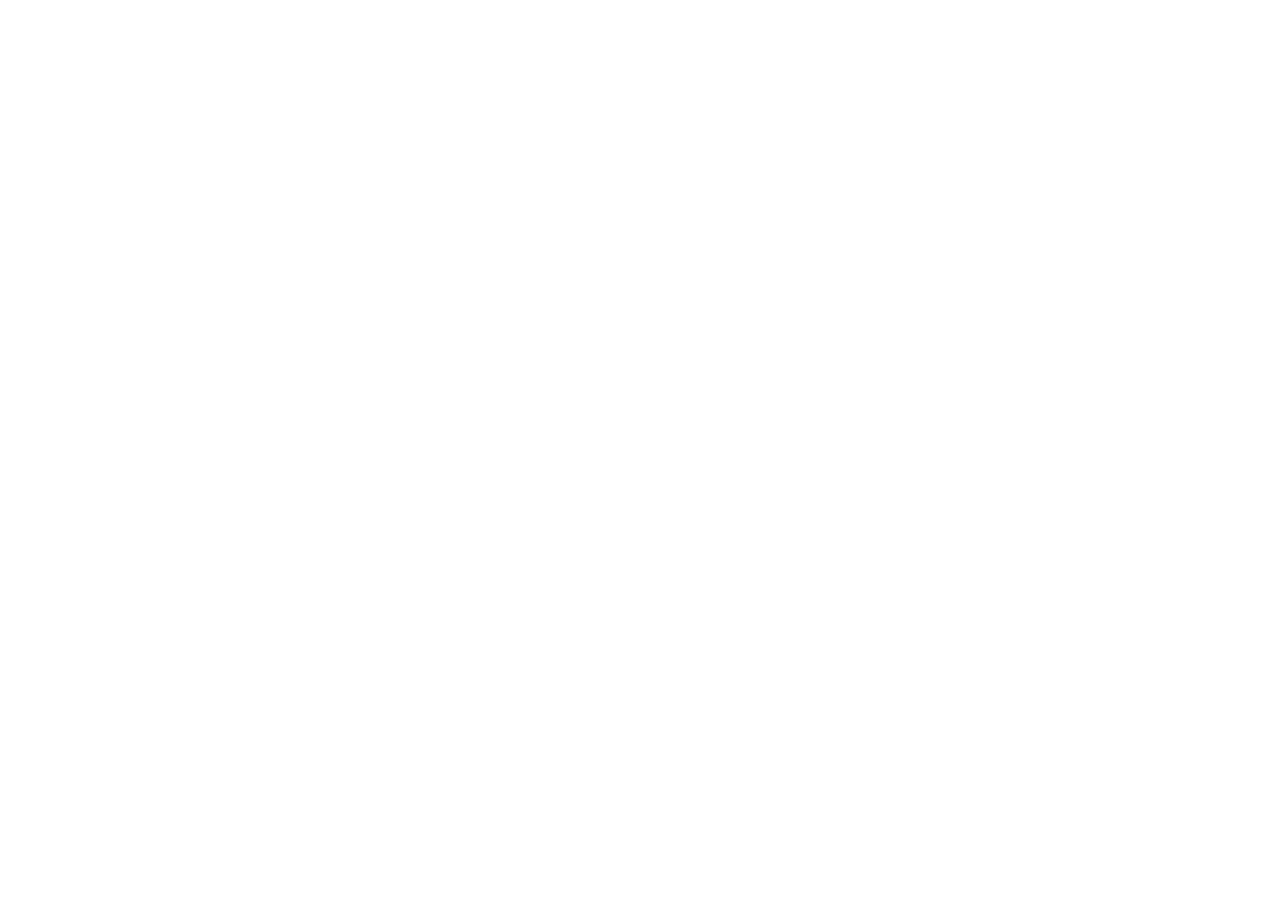
==== commit e4a1bccf: "Add files via upload" ====
--- a/yinggame/index.html
+++ b/yinggame/index.html
@@ -9,14 +9,14 @@
       var _hmt = _hmt || []
       ;(function () {
         var hm = document.createElement('script')
-        hm.src = 'https://hm.baidu.com/hm.js?fe0fdd8f27ce7c702b528a6de37aa6dd'
+        hm.src = 'https://hm.baidu.com/hm.js?d9ab33561285de514a9c8e7cf5c2f6e4'
         var s = document.getElementsByTagName('script')[0]
         s.parentNode.insertBefore(hm, s)
       })()
     </script>
-    <script type="module" crossorigin src="/yinggame/static/js/index.BcnAdA6q1733839584756.js"></script>
-    <link rel="modulepreload" crossorigin href="/yinggame/static/js/antd.qPeffrlg1733839584756.js">
-    <link rel="stylesheet" crossorigin href="/yinggame/static/css/index.DJgz8ta61733839584756.css">
+    <script type="module" crossorigin src="/static/js/index.DeNbIVhp1733902390770.js"></script>
+    <link rel="modulepreload" crossorigin href="/static/js/antd.qPeffrlg1733902390770.js">
+    <link rel="stylesheet" crossorigin href="/static/css/index.BBhS-IVo1733902390770.css">
   </head>
   <body>
     <div id="root"></div>
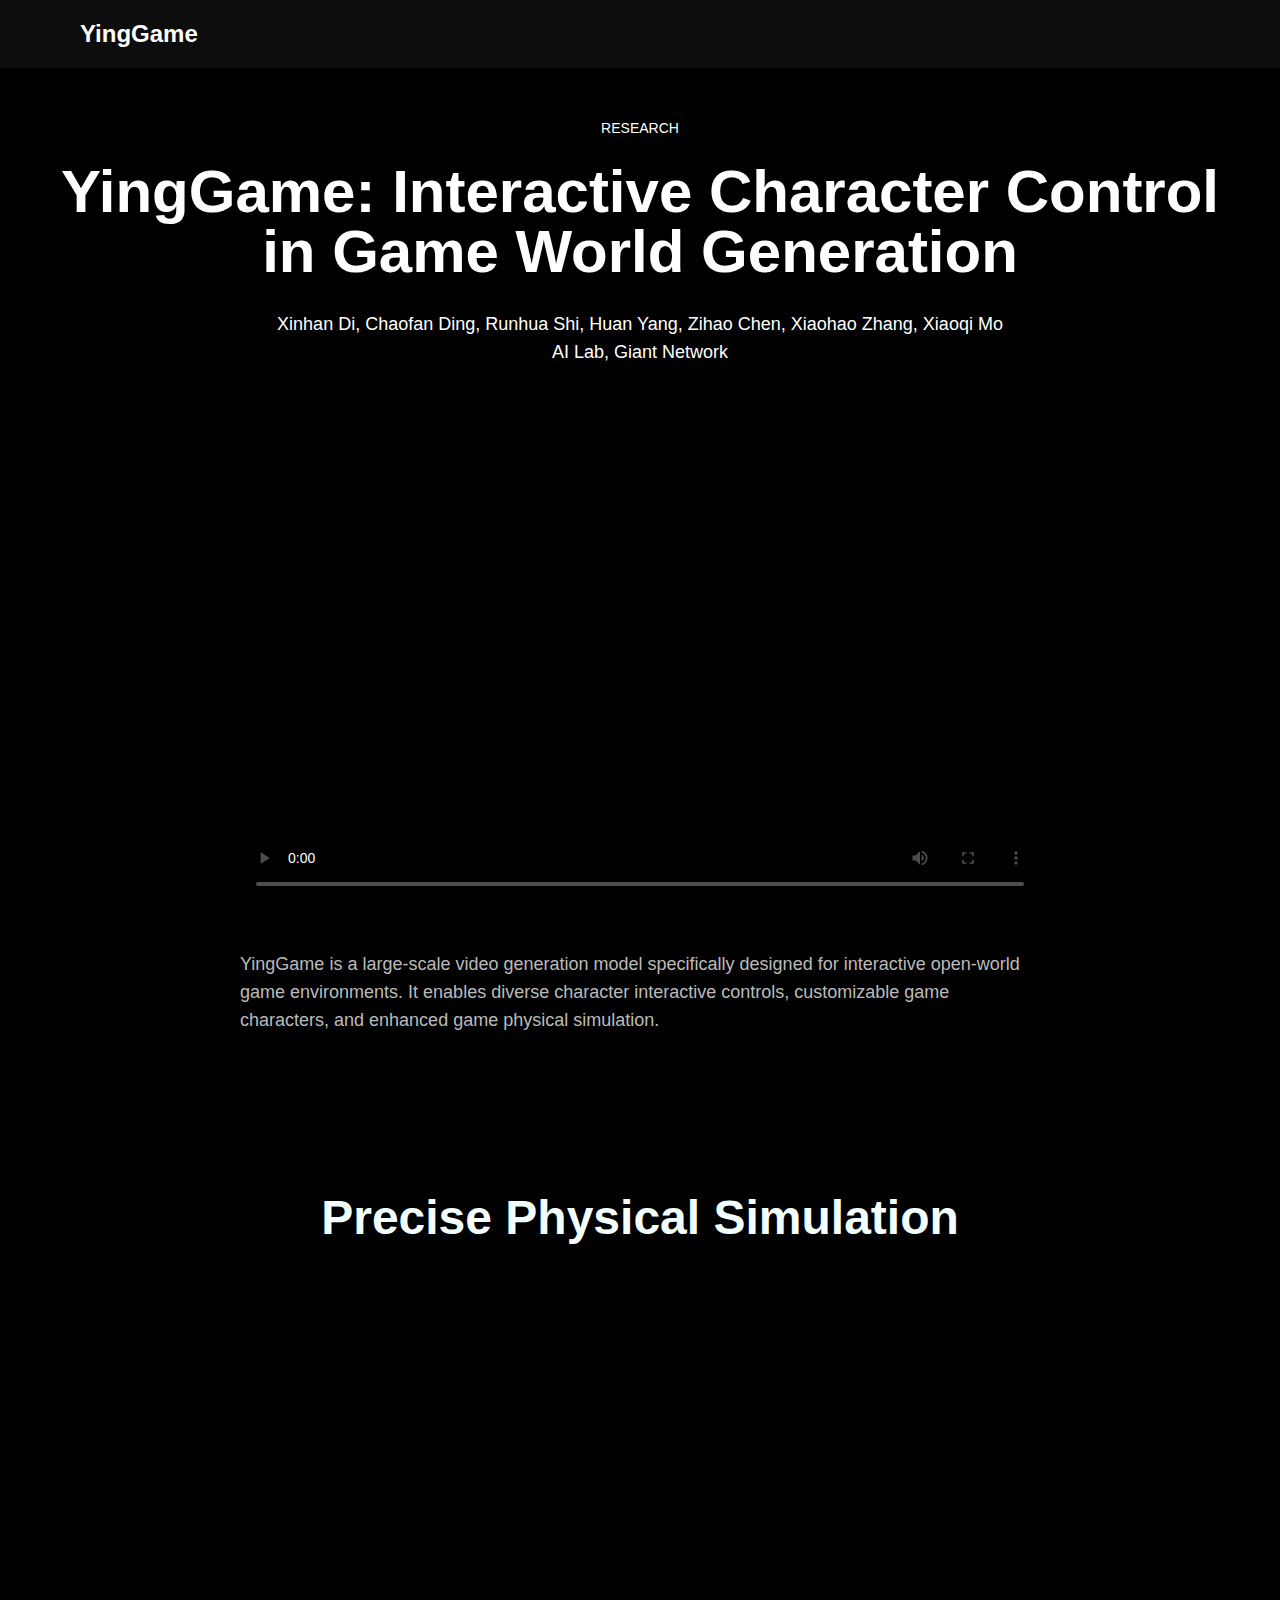
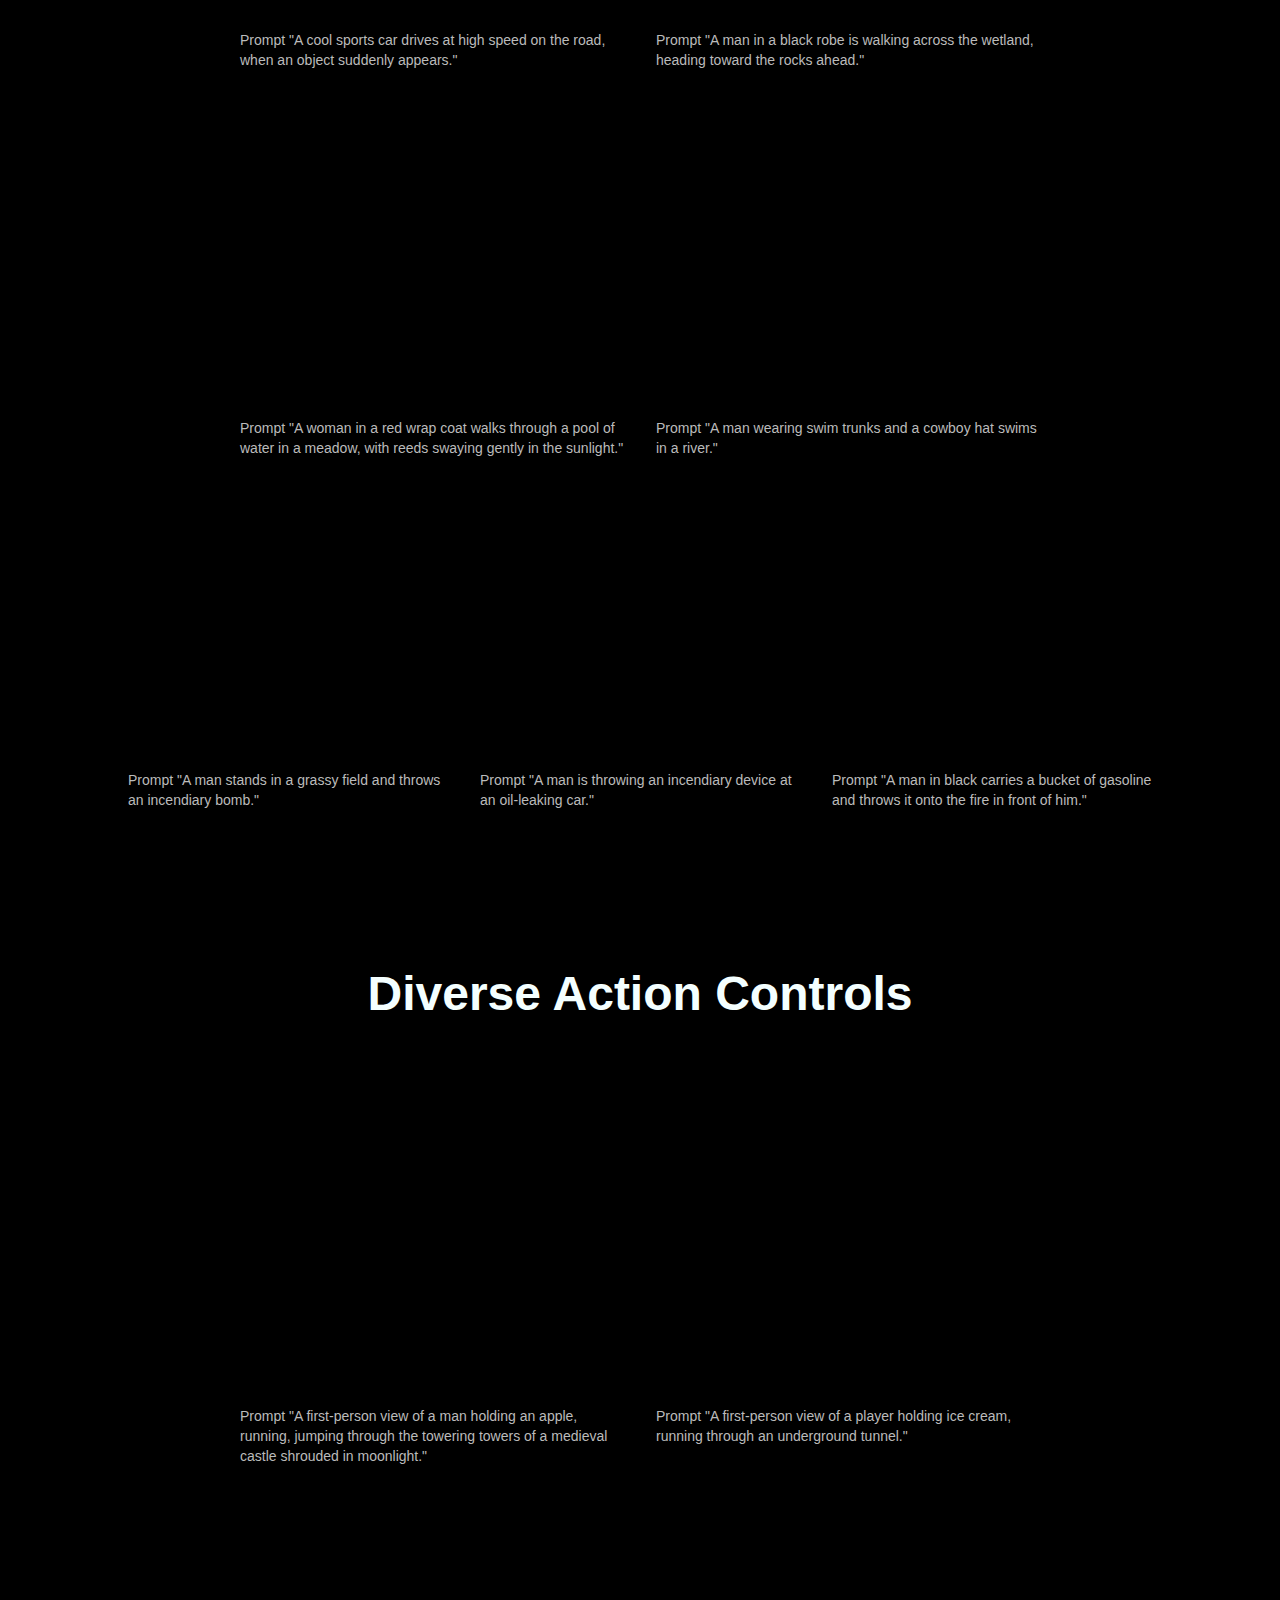
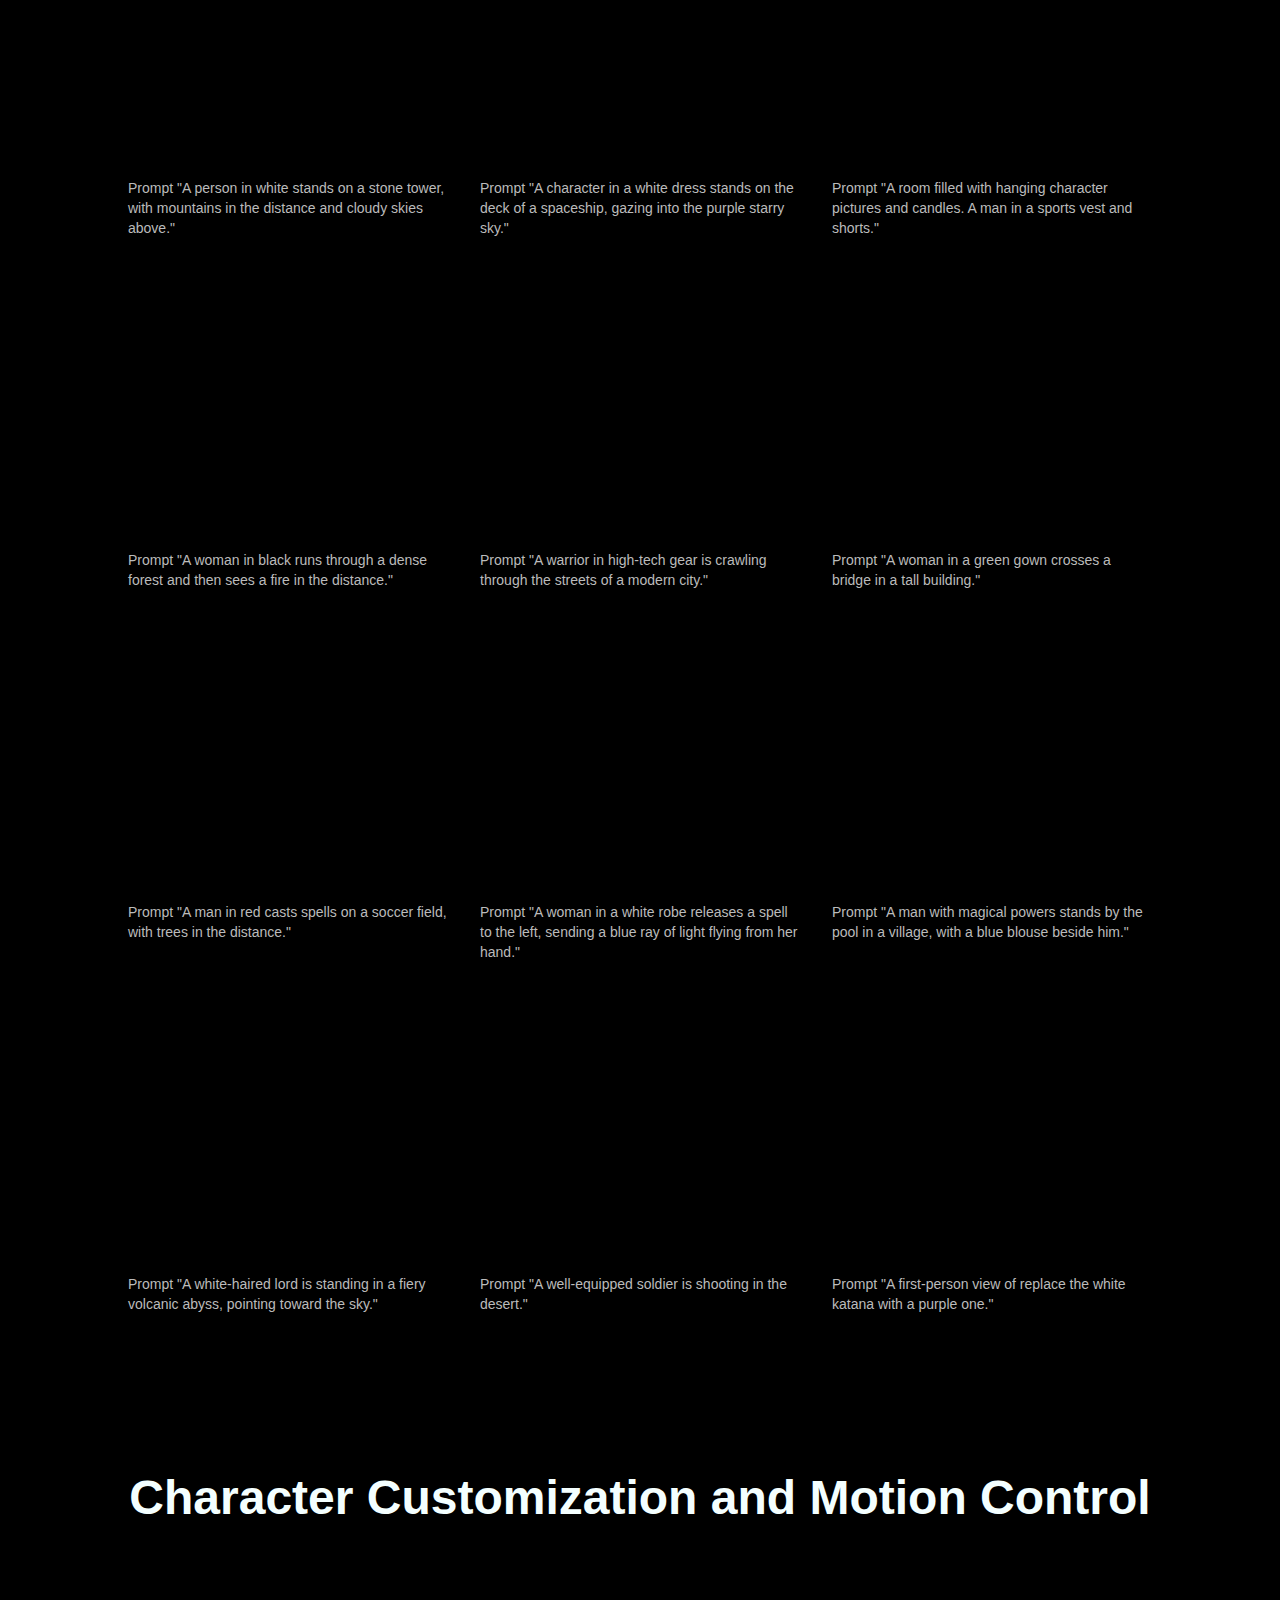
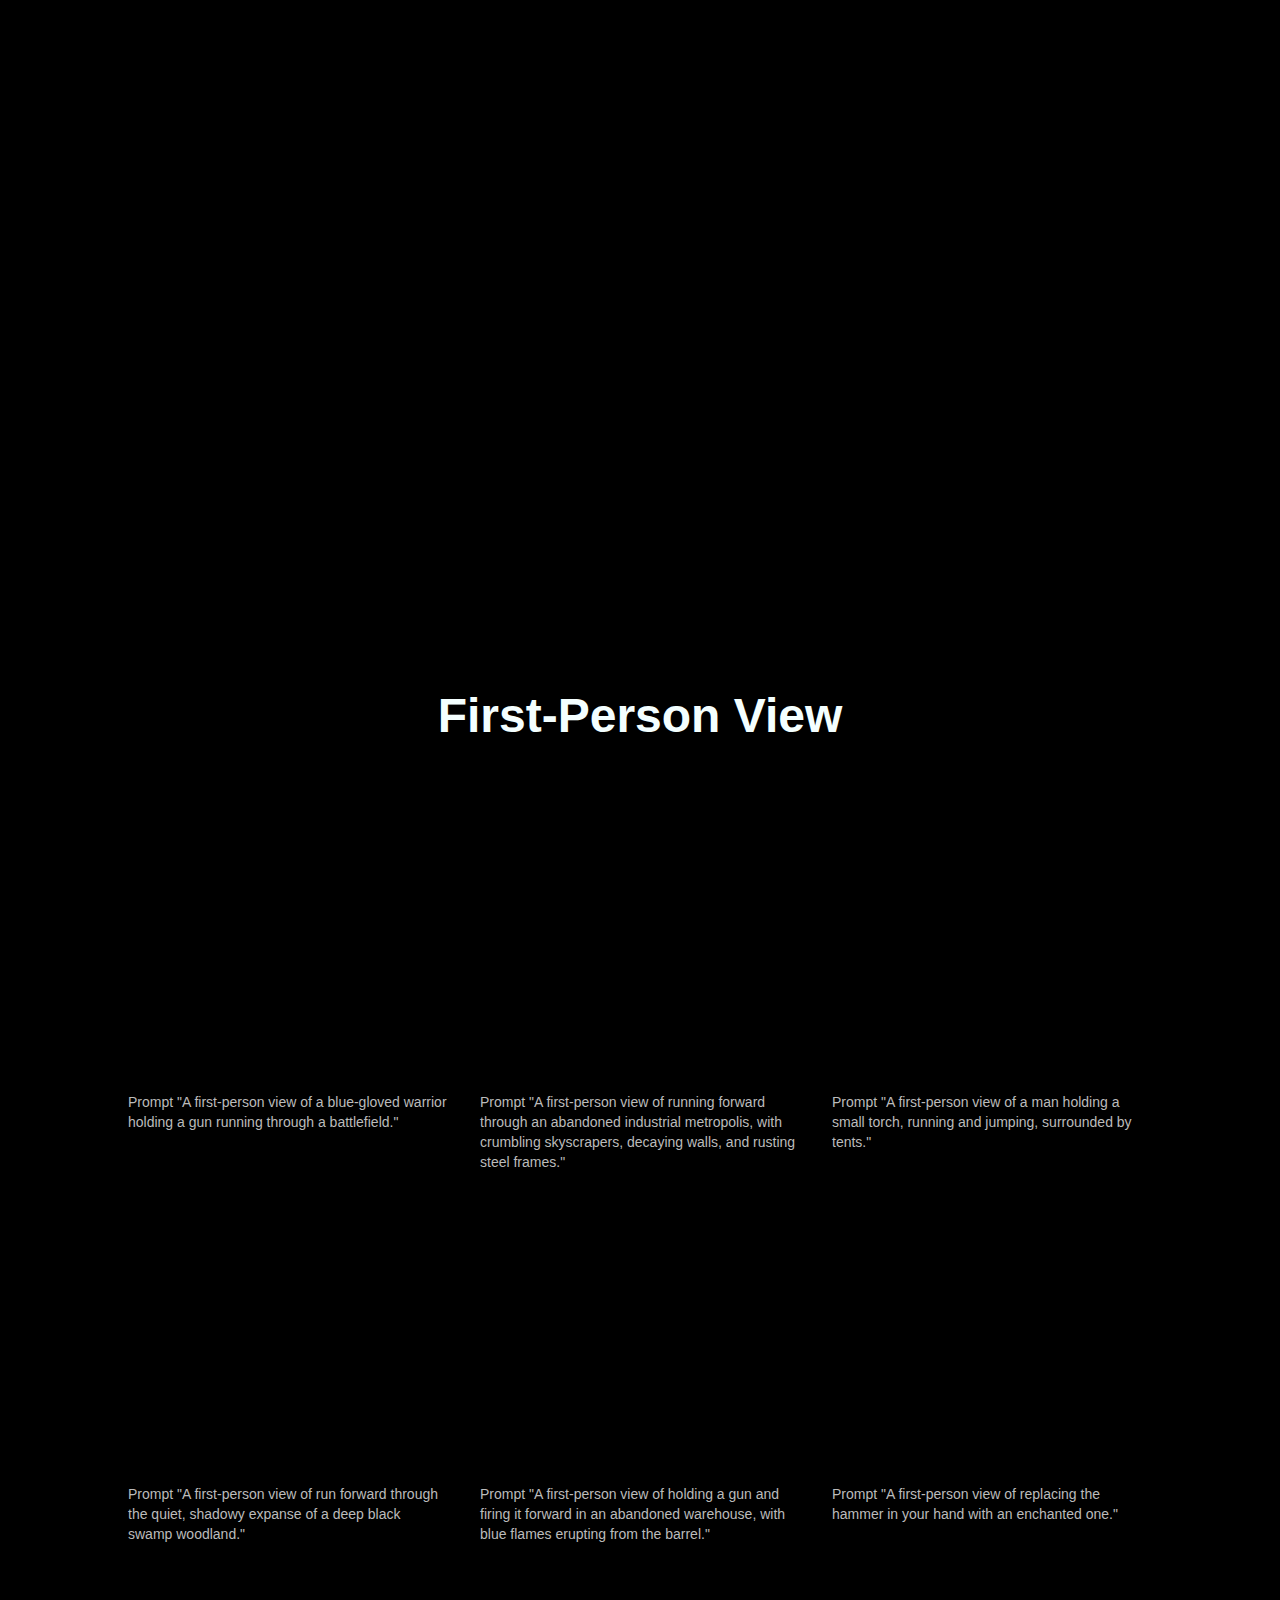
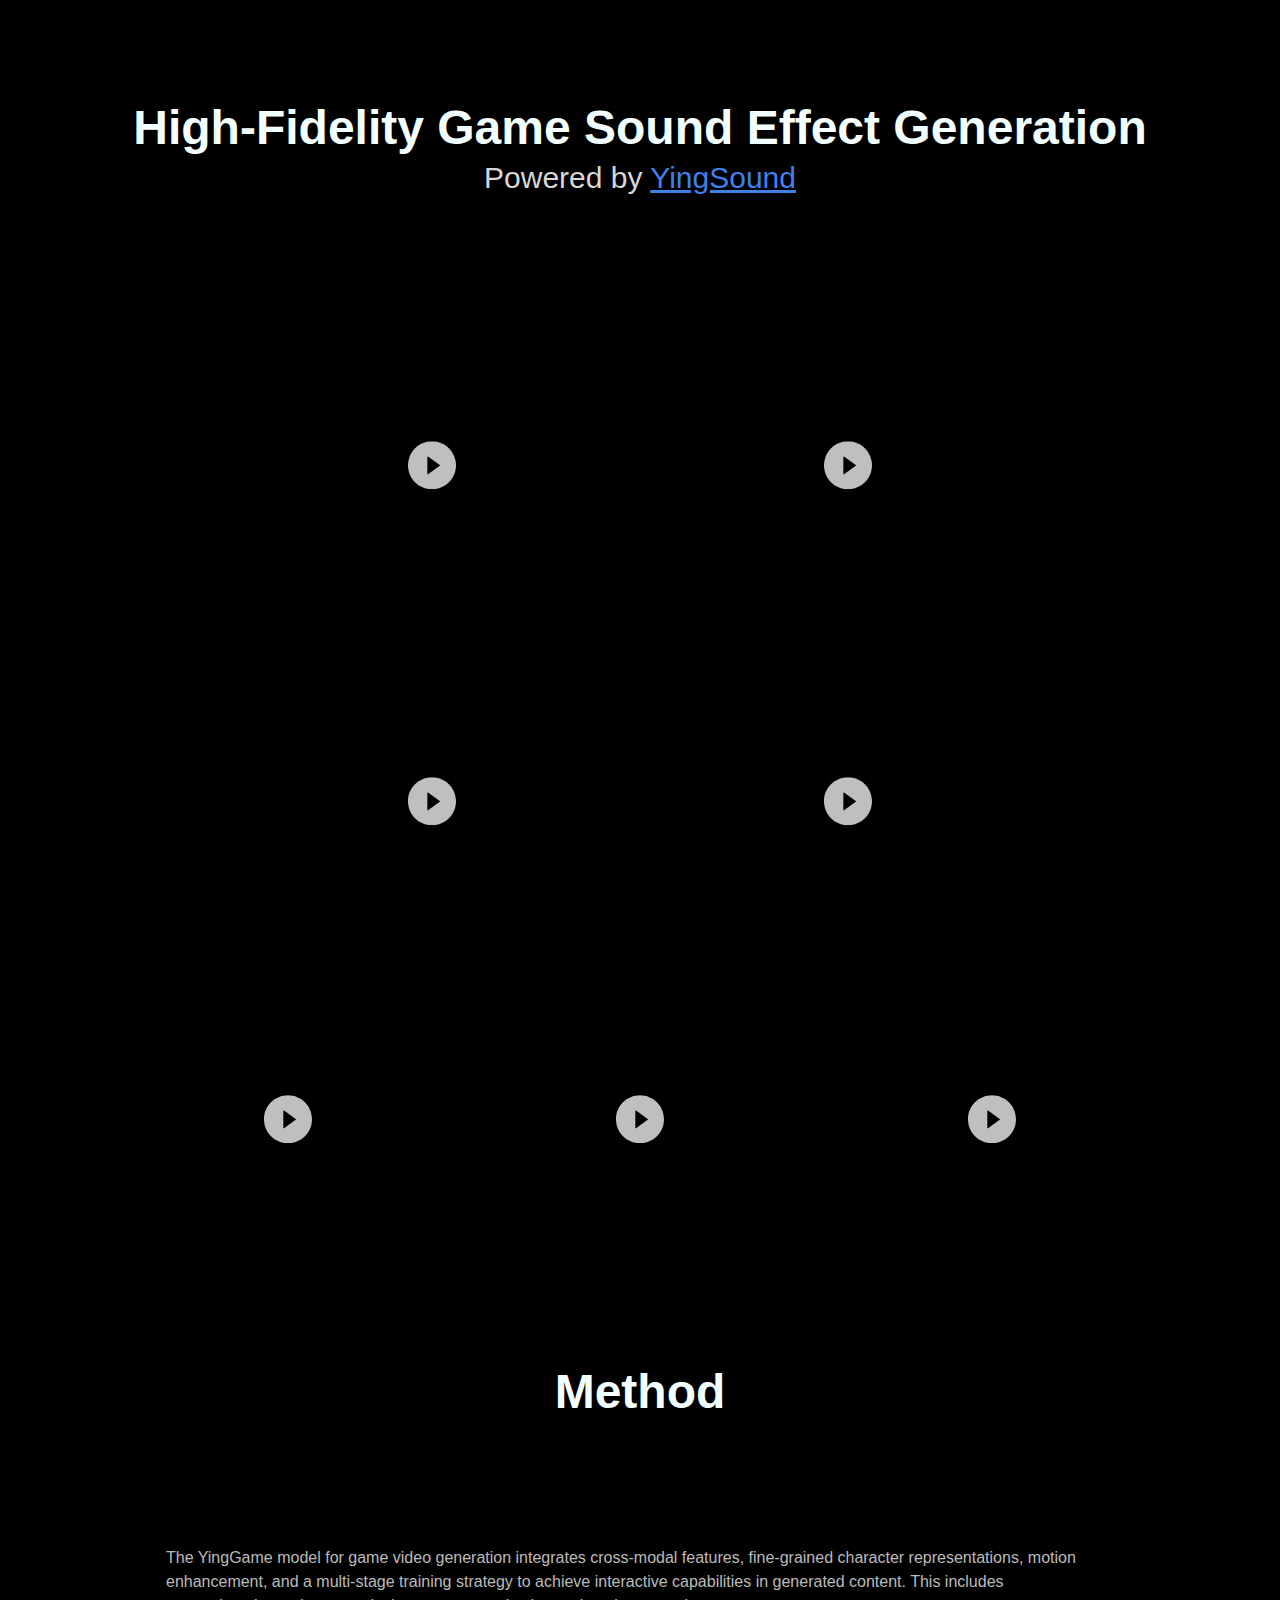
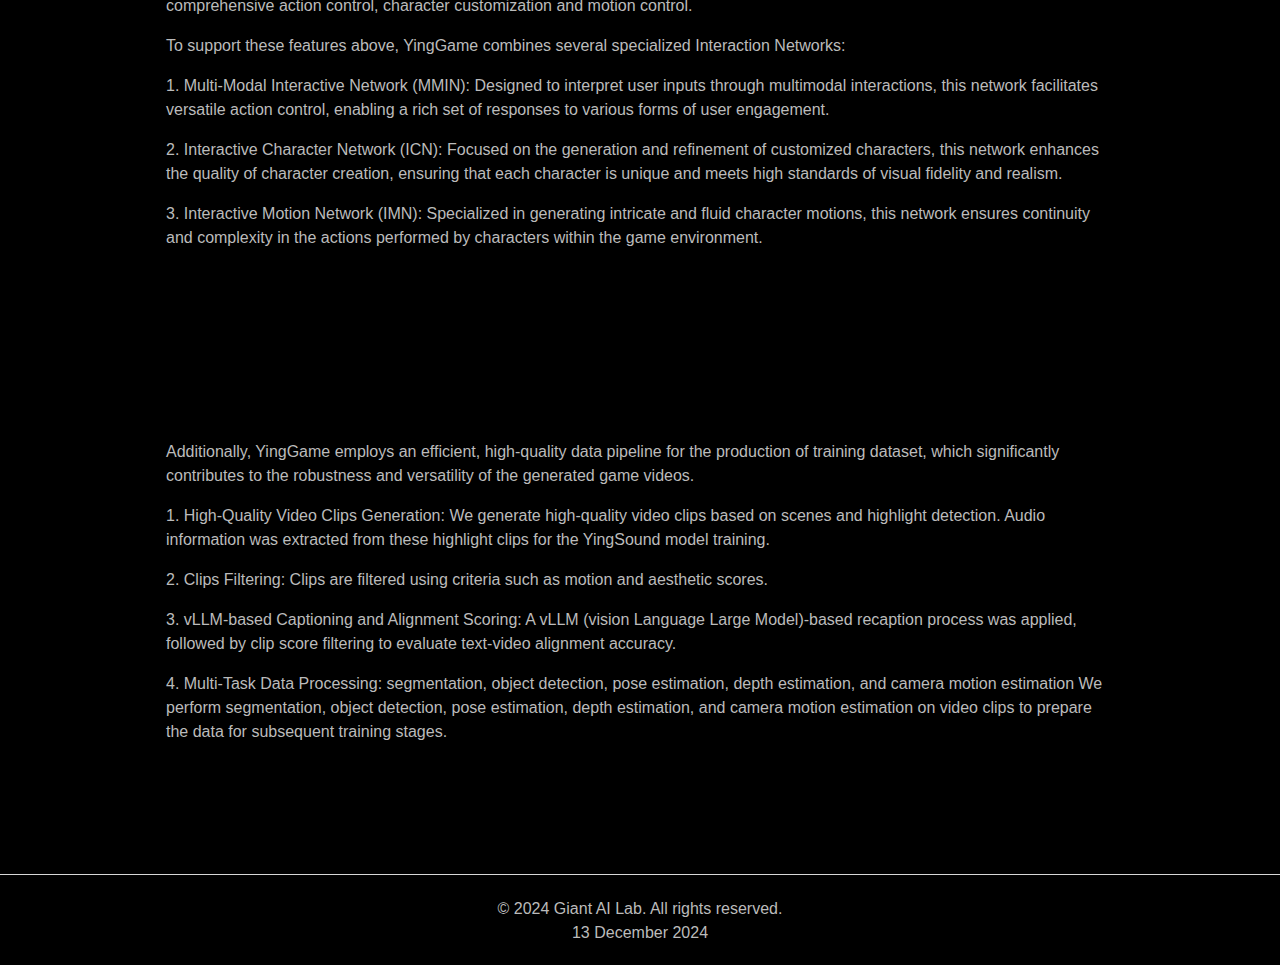
==== commit f54b9631: "Update index.html" ====
--- a/yinggame/index.html
+++ b/yinggame/index.html
@@ -14,9 +14,9 @@
         s.parentNode.insertBefore(hm, s)
       })()
     </script>
-    <script type="module" crossorigin src="/static/js/index.DeNbIVhp1733902390770.js"></script>
-    <link rel="modulepreload" crossorigin href="/static/js/antd.qPeffrlg1733902390770.js">
-    <link rel="stylesheet" crossorigin href="/static/css/index.BBhS-IVo1733902390770.css">
+    <script type="module" crossorigin src="/yinggame/static/js/index.DeNbIVhp1733902390770.js"></script>
+    <link rel="modulepreload" crossorigin href="/yinggame/static/js/antd.qPeffrlg1733902390770.js">
+    <link rel="stylesheet" crossorigin href="/yinggame/static/css/index.BBhS-IVo1733902390770.css">
   </head>
   <body>
     <div id="root"></div>
--- a/yinggame/static/css/index.BBhS-IVo1733902390770.css
+++ b/yinggame/static/css/index.BBhS-IVo1733902390770.css
@@ -0,0 +1 @@
+@charset "UTF-8";*,:before,:after{--tw-border-spacing-x: 0;--tw-border-spacing-y: 0;--tw-translate-x: 0;--tw-translate-y: 0;--tw-rotate: 0;--tw-skew-x: 0;--tw-skew-y: 0;--tw-scale-x: 1;--tw-scale-y: 1;--tw-pan-x: ;--tw-pan-y: ;--tw-pinch-zoom: ;--tw-scroll-snap-strictness: proximity;--tw-gradient-from-position: ;--tw-gradient-via-position: ;--tw-gradient-to-position: ;--tw-ordinal: ;--tw-slashed-zero: ;--tw-numeric-figure: ;--tw-numeric-spacing: ;--tw-numeric-fraction: ;--tw-ring-inset: ;--tw-ring-offset-width: 0px;--tw-ring-offset-color: #fff;--tw-ring-color: rgb(59 130 246 / .5);--tw-ring-offset-shadow: 0 0 #0000;--tw-ring-shadow: 0 0 #0000;--tw-shadow: 0 0 #0000;--tw-shadow-colored: 0 0 #0000;--tw-blur: ;--tw-brightness: ;--tw-contrast: ;--tw-grayscale: ;--tw-hue-rotate: ;--tw-invert: ;--tw-saturate: ;--tw-sepia: ;--tw-drop-shadow: ;--tw-backdrop-blur: ;--tw-backdrop-brightness: ;--tw-backdrop-contrast: ;--tw-backdrop-grayscale: ;--tw-backdrop-hue-rotate: ;--tw-backdrop-invert: ;--tw-backdrop-opacity: ;--tw-backdrop-saturate: ;--tw-backdrop-sepia: ;--tw-contain-size: ;--tw-contain-layout: ;--tw-contain-paint: ;--tw-contain-style: }::backdrop{--tw-border-spacing-x: 0;--tw-border-spacing-y: 0;--tw-translate-x: 0;--tw-translate-y: 0;--tw-rotate: 0;--tw-skew-x: 0;--tw-skew-y: 0;--tw-scale-x: 1;--tw-scale-y: 1;--tw-pan-x: ;--tw-pan-y: ;--tw-pinch-zoom: ;--tw-scroll-snap-strictness: proximity;--tw-gradient-from-position: ;--tw-gradient-via-position: ;--tw-gradient-to-position: ;--tw-ordinal: ;--tw-slashed-zero: ;--tw-numeric-figure: ;--tw-numeric-spacing: ;--tw-numeric-fraction: ;--tw-ring-inset: ;--tw-ring-offset-width: 0px;--tw-ring-offset-color: #fff;--tw-ring-color: rgb(59 130 246 / .5);--tw-ring-offset-shadow: 0 0 #0000;--tw-ring-shadow: 0 0 #0000;--tw-shadow: 0 0 #0000;--tw-shadow-colored: 0 0 #0000;--tw-blur: ;--tw-brightness: ;--tw-contrast: ;--tw-grayscale: ;--tw-hue-rotate: ;--tw-invert: ;--tw-saturate: ;--tw-sepia: ;--tw-drop-shadow: ;--tw-backdrop-blur: ;--tw-backdrop-brightness: ;--tw-backdrop-contrast: ;--tw-backdrop-grayscale: ;--tw-backdrop-hue-rotate: ;--tw-backdrop-invert: ;--tw-backdrop-opacity: ;--tw-backdrop-saturate: ;--tw-backdrop-sepia: ;--tw-contain-size: ;--tw-contain-layout: ;--tw-contain-paint: ;--tw-contain-style: }*,:before,:after{box-sizing:border-box;border-width:0;border-style:solid;border-color:#e5e7eb}:before,:after{--tw-content: ""}html,:host{line-height:1.5;-webkit-text-size-adjust:100%;-moz-tab-size:4;-o-tab-size:4;tab-size:4;font-family:ui-sans-serif,system-ui,sans-serif,"Apple Color Emoji","Segoe UI Emoji",Segoe UI Symbol,"Noto Color Emoji";font-feature-settings:normal;font-variation-settings:normal;-webkit-tap-highlight-color:transparent}body{margin:0;line-height:inherit}hr{height:0;color:inherit;border-top-width:1px}abbr:where([title]){-webkit-text-decoration:underline dotted;text-decoration:underline dotted}h1,h2,h3,h4,h5,h6{font-size:inherit;font-weight:inherit}a{color:inherit;text-decoration:inherit}b,strong{font-weight:bolder}code,kbd,samp,pre{font-family:ui-monospace,SFMono-Regular,Menlo,Monaco,Consolas,Liberation Mono,Courier New,monospace;font-feature-settings:normal;font-variation-settings:normal;font-size:1em}small{font-size:80%}sub,sup{font-size:75%;line-height:0;position:relative;vertical-align:baseline}sub{bottom:-.25em}sup{top:-.5em}table{text-indent:0;border-color:inherit;border-collapse:collapse}button,input,optgroup,select,textarea{font-family:inherit;font-feature-settings:inherit;font-variation-settings:inherit;font-size:100%;font-weight:inherit;line-height:inherit;letter-spacing:inherit;color:inherit;margin:0;padding:0}button,select{text-transform:none}button,input:where([type=button]),input:where([type=reset]),input:where([type=submit]){-webkit-appearance:button;background-color:transparent;background-image:none}:-moz-focusring{outline:auto}:-moz-ui-invalid{box-shadow:none}progress{vertical-align:baseline}::-webkit-inner-spin-button,::-webkit-outer-spin-button{height:auto}[type=search]{-webkit-appearance:textfield;outline-offset:-2px}::-webkit-search-decoration{-webkit-appearance:none}::-webkit-file-upload-button{-webkit-appearance:button;font:inherit}summary{display:list-item}blockquote,dl,dd,h1,h2,h3,h4,h5,h6,hr,figure,p,pre{margin:0}fieldset{margin:0;padding:0}legend{padding:0}ol,ul,menu{list-style:none;margin:0;padding:0}dialog{padding:0}textarea{resize:vertical}input::-moz-placeholder,textarea::-moz-placeholder{opacity:1;color:#9ca3af}input::placeholder,textarea::placeholder{opacity:1;color:#9ca3af}button,[role=button]{cursor:pointer}:disabled{cursor:default}img,svg,video,canvas,audio,iframe,embed,object{display:block;vertical-align:middle}img,video{max-width:100%;height:auto}[hidden]:where(:not([hidden=until-found])){display:none}.absolute{position:absolute}.relative{position:relative}.left-1\/2{left:50%}.top-1\/2{top:50%}.z-50{z-index:50}.mx-auto{margin-left:auto;margin-right:auto}.mt-11{margin-top:2.75rem}.mt-2{margin-top:.5rem}.mt-3{margin-top:.75rem}.mt-4{margin-top:1rem}.mt-6{margin-top:1.5rem}.mt-7{margin-top:1.75rem}.mt-\[100px\]{margin-top:100px}.mt-\[30px\]{margin-top:30px}.mt-\[50px\]{margin-top:50px}.mt-\[60px\]{margin-top:60px}.mt-\[80px\]{margin-top:80px}.mt-\[90px\]{margin-top:90px}.block{display:block}.flex{display:flex}.grid{display:grid}.hidden{display:none}.h-1\/2{height:50%}.h-\[180px\]{height:180px}.h-\[50px\]{height:50px}.h-\[68px\]{height:68px}.h-full{height:100%}.w-1\/2{width:50%}.w-\[320px\]{width:320px}.w-\[50px\]{width:50px}.w-full{width:100%}.w-max{width:-moz-max-content;width:max-content}.-translate-x-1\/2{--tw-translate-x: -50%;transform:translate(var(--tw-translate-x),var(--tw-translate-y)) rotate(var(--tw-rotate)) skew(var(--tw-skew-x)) skewY(var(--tw-skew-y)) scaleX(var(--tw-scale-x)) scaleY(var(--tw-scale-y))}.-translate-y-1\/2{--tw-translate-y: -50%;transform:translate(var(--tw-translate-x),var(--tw-translate-y)) rotate(var(--tw-rotate)) skew(var(--tw-skew-x)) skewY(var(--tw-skew-y)) scaleX(var(--tw-scale-x)) scaleY(var(--tw-scale-y))}.cursor-pointer{cursor:pointer}.grid-cols-1{grid-template-columns:repeat(1,minmax(0,1fr))}.flex-col{flex-direction:column}.items-center{align-items:center}.justify-center{justify-content:center}.gap-x-\[32px\]{-moz-column-gap:32px;column-gap:32px}.rounded-\[inherit\]{border-radius:inherit}.rounded-full{border-radius:9999px}.rounded-xl{border-radius:.75rem}.border-t-\[1px\]{border-top-width:1px}.border-\[\#d7d7d7\]{--tw-border-opacity: 1;border-color:rgb(215 215 215 / var(--tw-border-opacity, 1))}.bg-\[\#0d0d0d\]{--tw-bg-opacity: 1;background-color:rgb(13 13 13 / var(--tw-bg-opacity, 1))}.bg-\[rgba\(0\,0\,0\,\.6\)\]{background-color:#0009}.bg-\[rgba\(0\,0\,0\,\.8\)\]{background-color:#000c}.bg-black{background-color:var(--black)}.px-4{padding-left:1rem;padding-right:1rem}.px-\[10px\]{padding-left:10px;padding-right:10px}.px-\[20px\]{padding-left:20px;padding-right:20px}.pb-\[20px\]{padding-bottom:20px}.pt-\[22px\]{padding-top:22px}.text-left{text-align:left}.text-center{text-align:center}.font-InterBold{font-family:InterBold,Arial}.text-2xl{font-size:1.5rem;line-height:2rem}.text-4xl{font-size:2.25rem;line-height:2.5rem}.text-5xl{font-size:3rem;line-height:1}.text-base{font-size:1rem;line-height:1.5rem}.text-sm{font-size:.875rem;line-height:1.25rem}.text-xl{font-size:1.25rem;line-height:1.75rem}.font-bold{font-weight:700}.text-\[\#4180E9\]{--tw-text-opacity: 1;color:rgb(65 128 233 / var(--tw-text-opacity, 1))}.text-\[\#D7D7D7\]{--tw-text-opacity: 1;color:rgb(215 215 215 / var(--tw-text-opacity, 1))}.text-\[\#bbb\]{--tw-text-opacity: 1;color:rgb(187 187 187 / var(--tw-text-opacity, 1))}.text-title{color:var(--title)}.underline{text-decoration-line:underline}.opacity-75{opacity:.75}@font-face{font-family:InterRegular;src:url(/static/ttf/Inter_24pt-Regular.BPx6xqqj1733902390770.ttf)}@font-face{font-family:InterBold;src:url(/static/ttf/Inter_24pt-Bold.Dw-n3Ytu1733902390770.ttf)}:root{--bgLayer: #191825;--white: #fff;--black: #000;--title: #f4ffff}html,body,#root,.ant-app{width:100%;height:100%}:root{font-family:InterRegular,Arial,Helvetica,sans-serif,Inter,system-ui,Avenir;line-height:1.5;font-weight:400;color-scheme:light dark;color:var(--white);background-color:var(--black);font-synthesis:none;text-rendering:optimizeLegibility;-webkit-font-smoothing:antialiased;-moz-osx-font-smoothing:grayscale}body{margin:0;display:flex;place-items:center;min-width:320px;min-height:100vh;font-size:14px;gap:100px}.full-img{width:100%;height:100%;display:block;border-radius:inherit;-o-object-position:center center;object-position:center center;-o-object-fit:cover;object-fit:cover;image-rendering:auto}.hover\:bg-\[rgba\(0\,0\,0\,\.8\)\]:hover{background-color:#000c}.hover\:opacity-100:hover{opacity:1}.group:hover .group-hover\:block{display:block}.group:hover .group-hover\:flex{display:flex}@media (min-width: 640px){.sm\:px-\[40px\]{padding-left:40px;padding-right:40px}}@media (min-width: 768px){.md\:mt-\[120px\]{margin-top:120px}.md\:mt-\[160px\]{margin-top:160px}.md\:grid-cols-2{grid-template-columns:repeat(2,minmax(0,1fr))}.md\:pb-\[40px\]{padding-bottom:40px}.md\:text-3xl{font-size:1.875rem;line-height:2.25rem}.md\:text-5xl{font-size:3rem;line-height:1}.md\:text-6xl{font-size:3.75rem;line-height:1}.md\:text-lg{font-size:1.125rem;line-height:1.75rem}}@media (min-width: 1024px){.lg\:h-\[216px\]{height:216px}.lg\:h-\[450px\]{height:450px}.lg\:w-\[384px\]{width:384px}.lg\:w-\[800px\]{width:800px}.lg\:max-w-\[1200px\]{max-width:1200px}.lg\:max-w-\[980px\]{max-width:980px}.lg\:grid-cols-3{grid-template-columns:repeat(3,minmax(0,1fr))}.lg\:px-0{padding-left:0;padding-right:0}.lg\:px-\[80px\]{padding-left:80px;padding-right:80px}}@media (min-width: 1536px){.\32xl\:px-\[100px\]{padding-left:100px;padding-right:100px}}.slick-slider{position:relative;display:block;box-sizing:border-box;-webkit-user-select:none;-moz-user-select:none;user-select:none;-webkit-touch-callout:none;-khtml-user-select:none;touch-action:pan-y;-webkit-tap-highlight-color:transparent}.slick-list{position:relative;display:block;overflow:hidden;margin:0;padding:0}.slick-list:focus{outline:none}.slick-list.dragging{cursor:pointer;cursor:hand}.slick-slider .slick-track,.slick-slider .slick-list{transform:translateZ(0)}.slick-track{position:relative;top:0;left:0;display:block;margin-left:auto;margin-right:auto}.slick-track:before,.slick-track:after{display:table;content:""}.slick-track:after{clear:both}.slick-loading .slick-track{visibility:hidden}.slick-slide{display:none;float:left;height:100%;min-height:1px}[dir=rtl] .slick-slide{float:right}.slick-slide img{display:block}.slick-slide.slick-loading img{display:none}.slick-slide.dragging img{pointer-events:none}.slick-initialized .slick-slide{display:block}.slick-loading .slick-slide{visibility:hidden}.slick-vertical .slick-slide{display:block;height:auto;border:1px solid transparent}.slick-arrow.slick-hidden{display:none}.slick-loading .slick-list{background:#fff url(/static/gif/ajax-loader.BcnMEykj1733902390770.gif) center center no-repeat}@font-face{font-family:slick;font-weight:400;font-style:normal;src:url([data-uri]);src:url([data-uri]) format("embedded-opentype"),url([data-uri]) format("woff"),url([data-uri]) format("truetype"),url(/static/svg/slick.BlzDm7g21733902390770.svg#slick) format("svg")}.slick-prev,.slick-next{font-size:0;line-height:0;position:absolute;top:50%;display:block;width:20px;height:20px;padding:0;transform:translateY(-50%);cursor:pointer;color:transparent;border:none;outline:none;background:transparent}.slick-prev:hover,.slick-prev:focus,.slick-next:hover,.slick-next:focus{color:transparent;outline:none;background:transparent}.slick-prev:hover:before,.slick-prev:focus:before,.slick-next:hover:before,.slick-next:focus:before{opacity:1}.slick-prev.slick-disabled:before,.slick-next.slick-disabled:before{opacity:.25}.slick-prev:before,.slick-next:before{font-family:slick;font-size:20px;line-height:1;opacity:.75;color:#fff;-webkit-font-smoothing:antialiased;-moz-osx-font-smoothing:grayscale}.slick-prev{left:-25px}[dir=rtl] .slick-prev{right:-25px;left:auto}.slick-prev:before{content:"←"}[dir=rtl] .slick-prev:before{content:"→"}.slick-next{right:-25px}[dir=rtl] .slick-next{right:auto;left:-25px}.slick-next:before{content:"→"}[dir=rtl] .slick-next:before{content:"←"}.slick-dotted.slick-slider{margin-bottom:30px}.slick-dots{position:absolute;bottom:-25px;display:block;width:100%;padding:0;margin:0;list-style:none;text-align:center}.slick-dots li{position:relative;display:inline-block;width:20px;height:20px;margin:0 5px;padding:0;cursor:pointer}.slick-dots li button{font-size:0;line-height:0;display:block;width:20px;height:20px;padding:5px;cursor:pointer;color:transparent;border:0;outline:none;background:transparent}.slick-dots li button:hover,.slick-dots li button:focus{outline:none}.slick-dots li button:hover:before,.slick-dots li button:focus:before{opacity:1}.slick-dots li button:before{font-family:slick;font-size:6px;line-height:20px;position:absolute;top:0;left:0;width:20px;height:20px;content:"•";text-align:center;opacity:.25;color:#000;-webkit-font-smoothing:antialiased;-moz-osx-font-smoothing:grayscale}.slick-dots li.slick-active button:before{opacity:.75;color:#000}
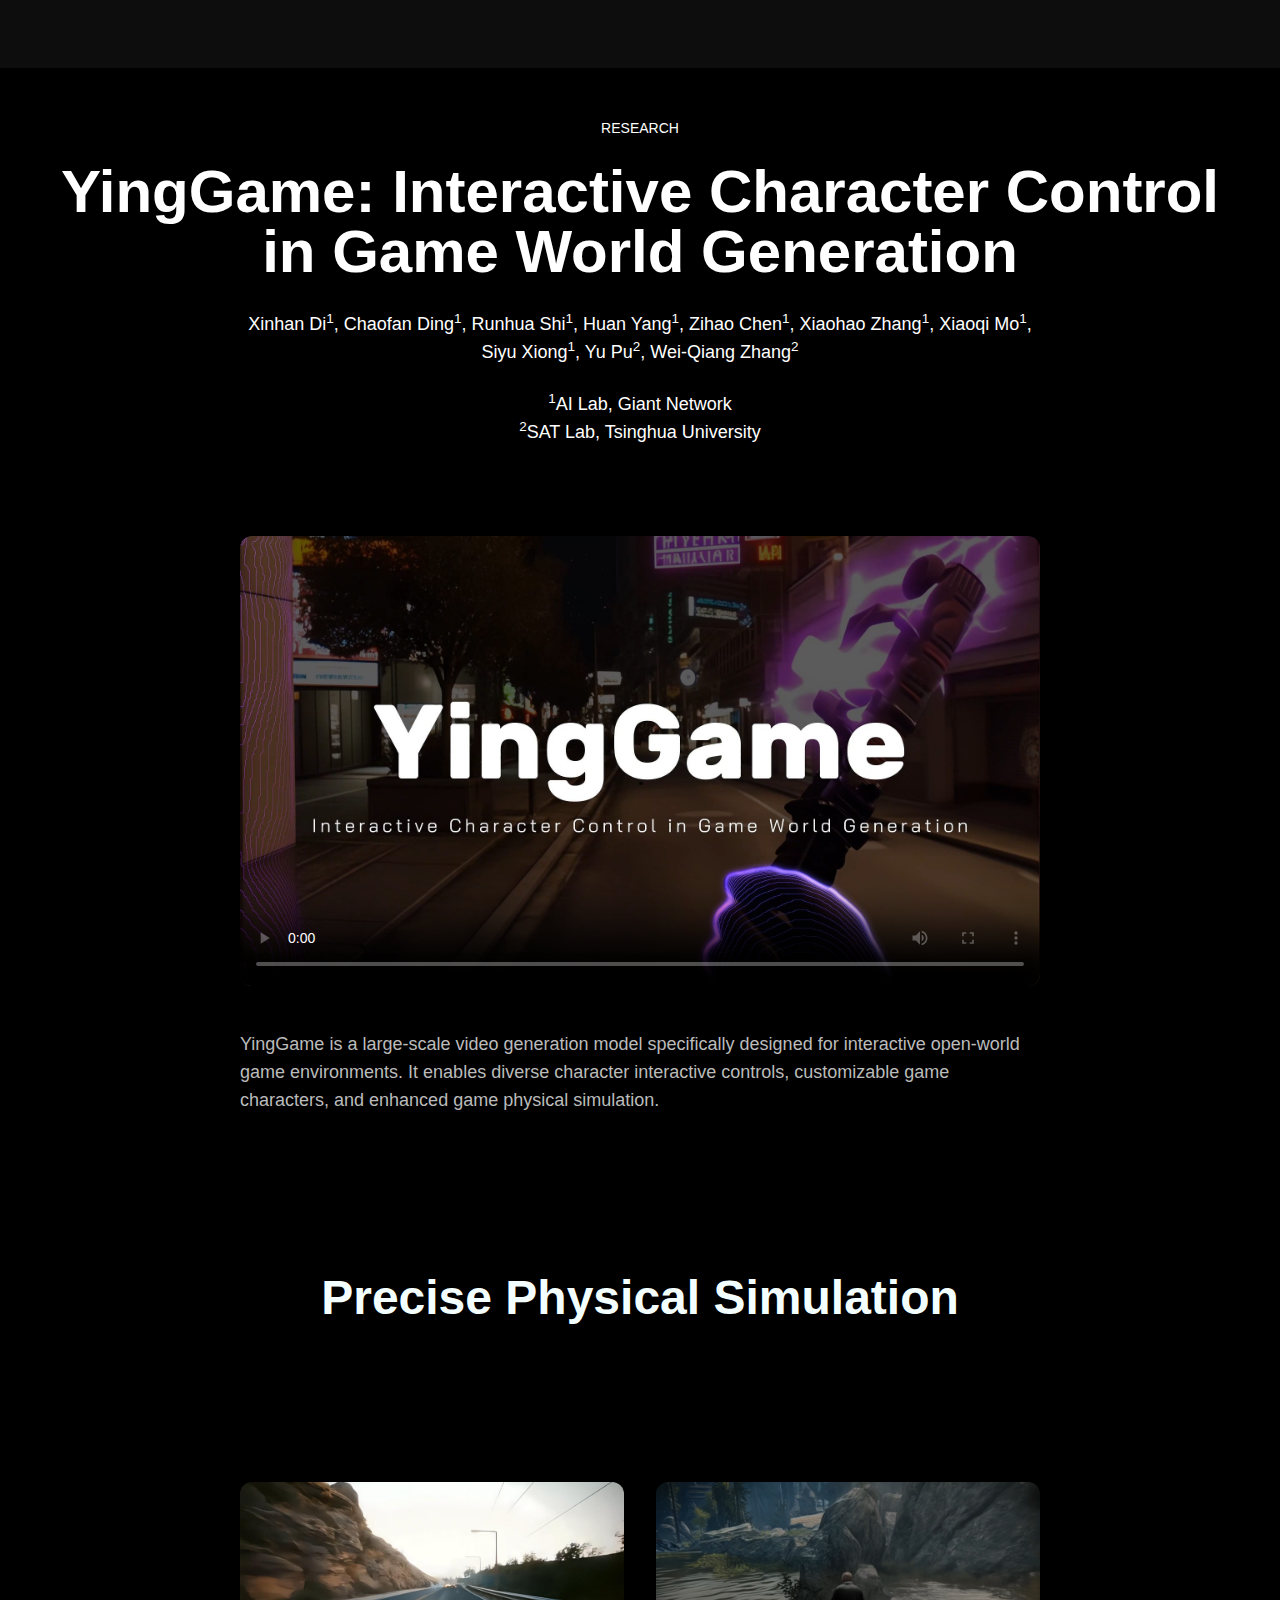
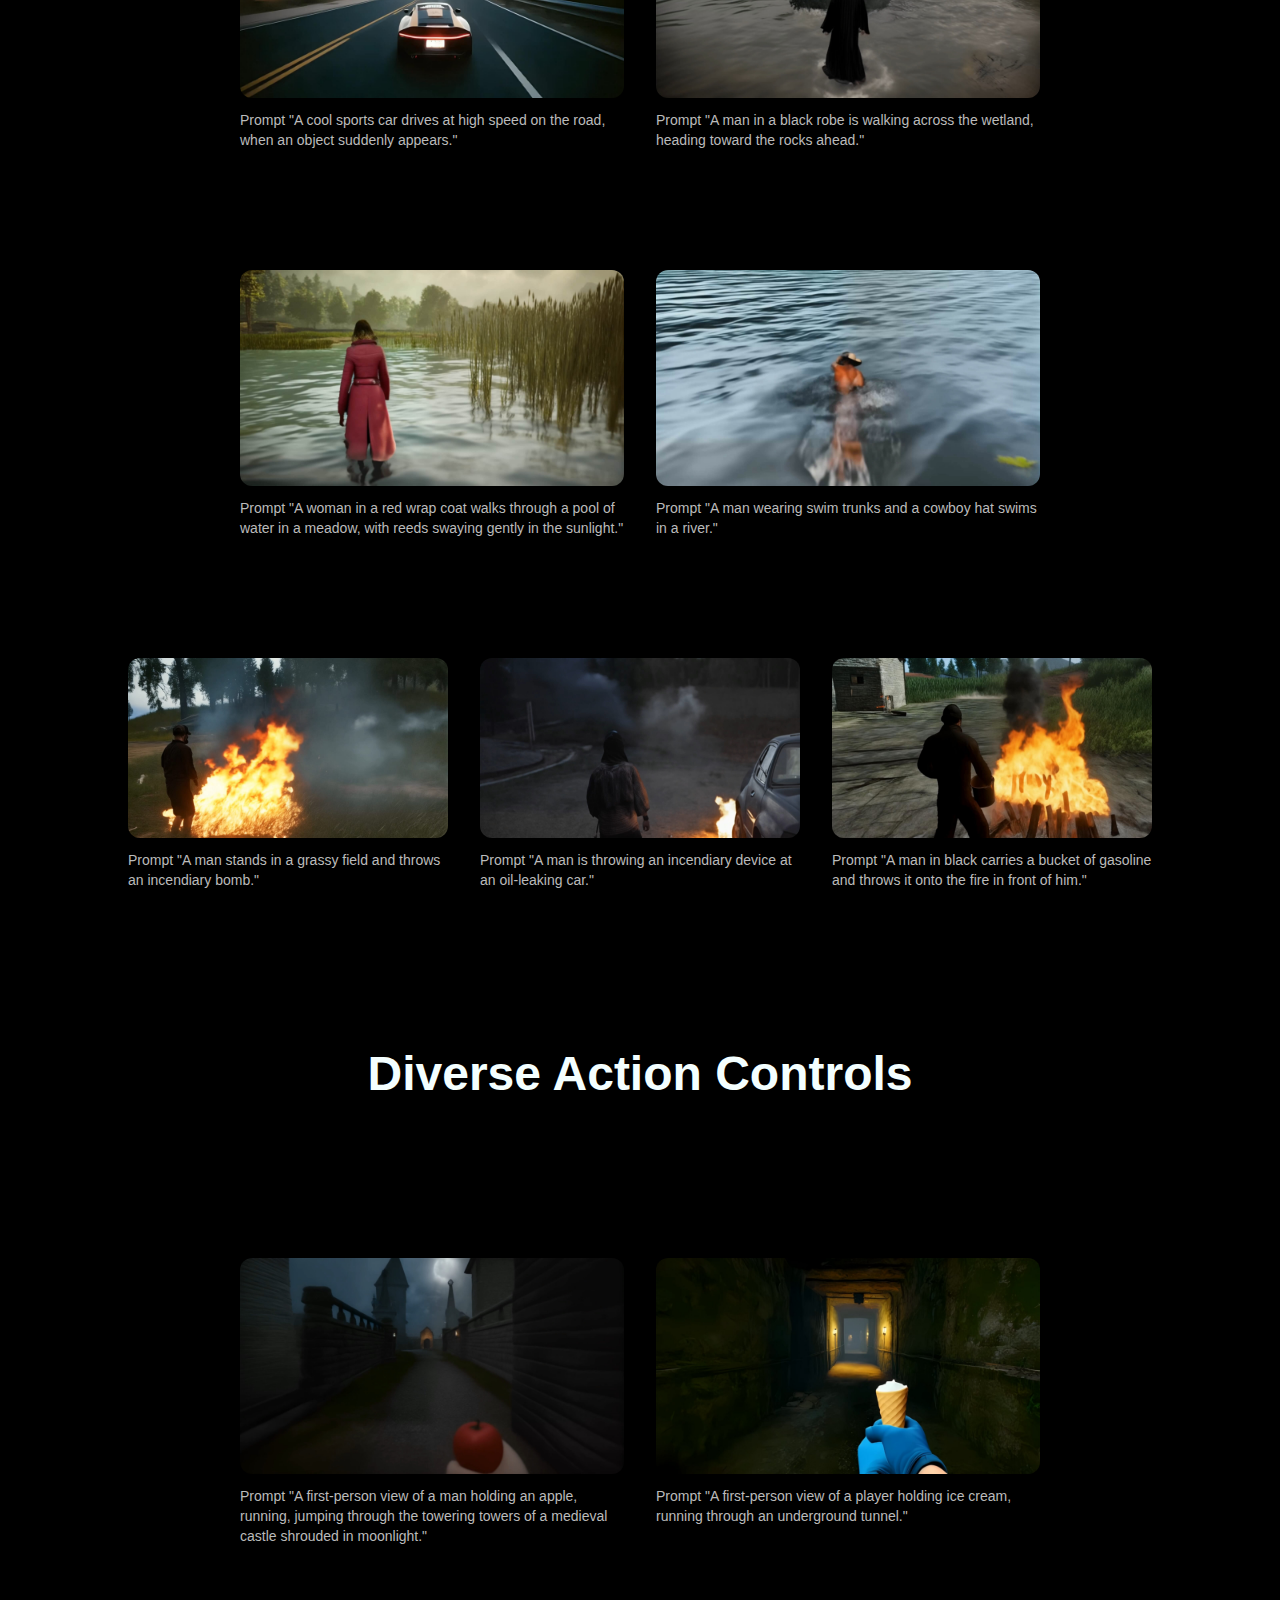
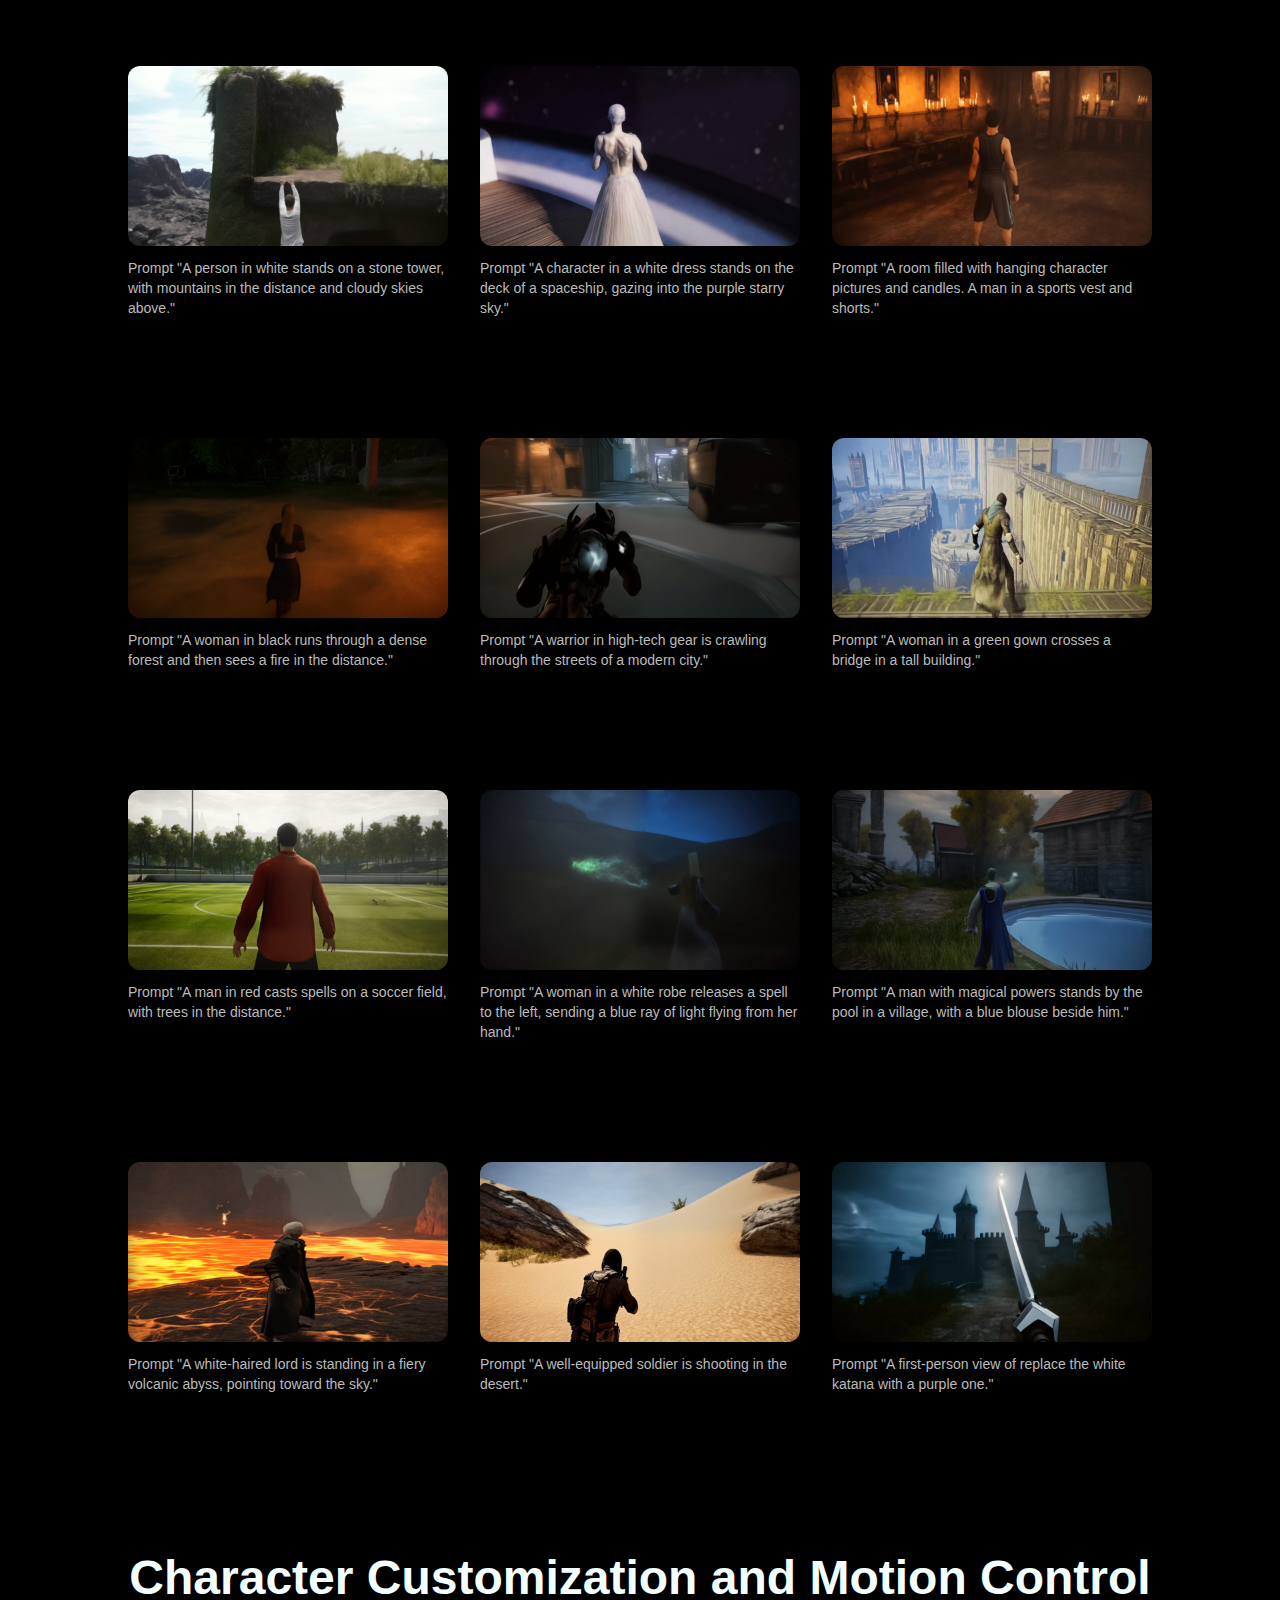
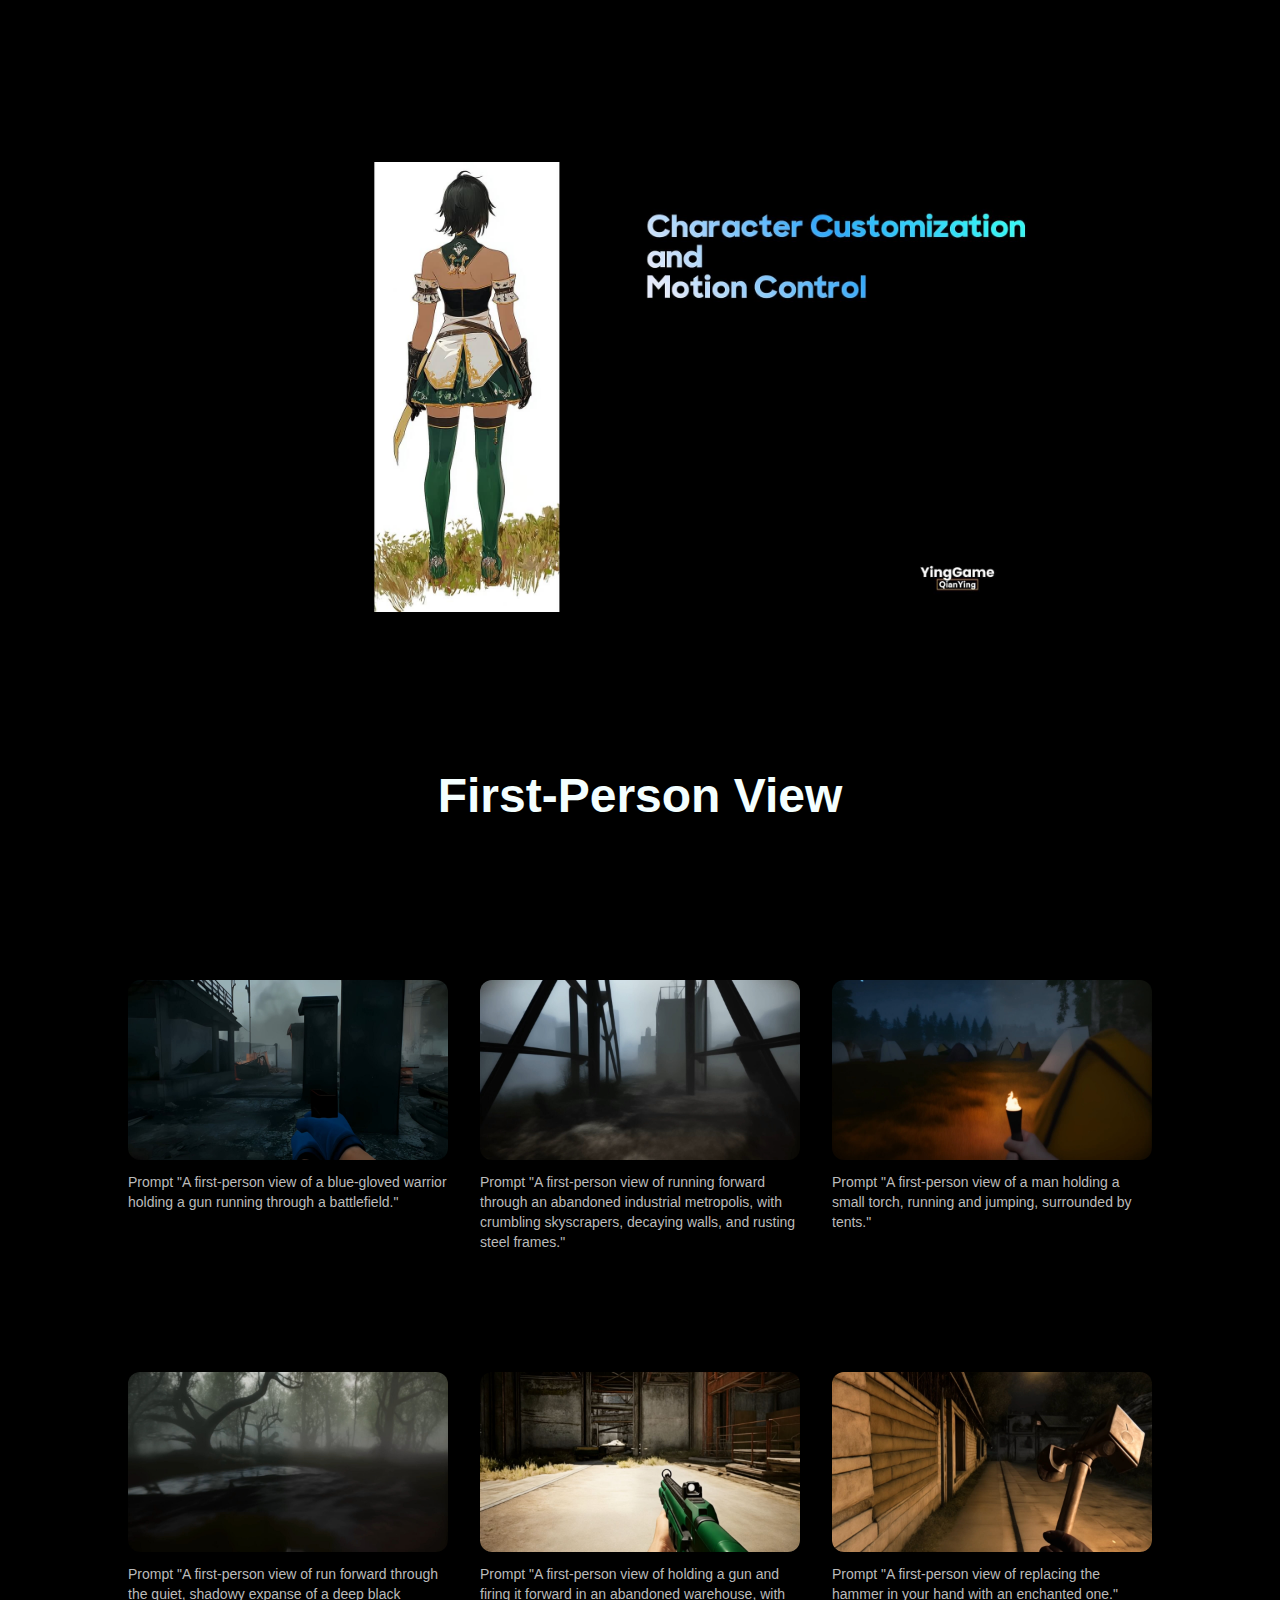
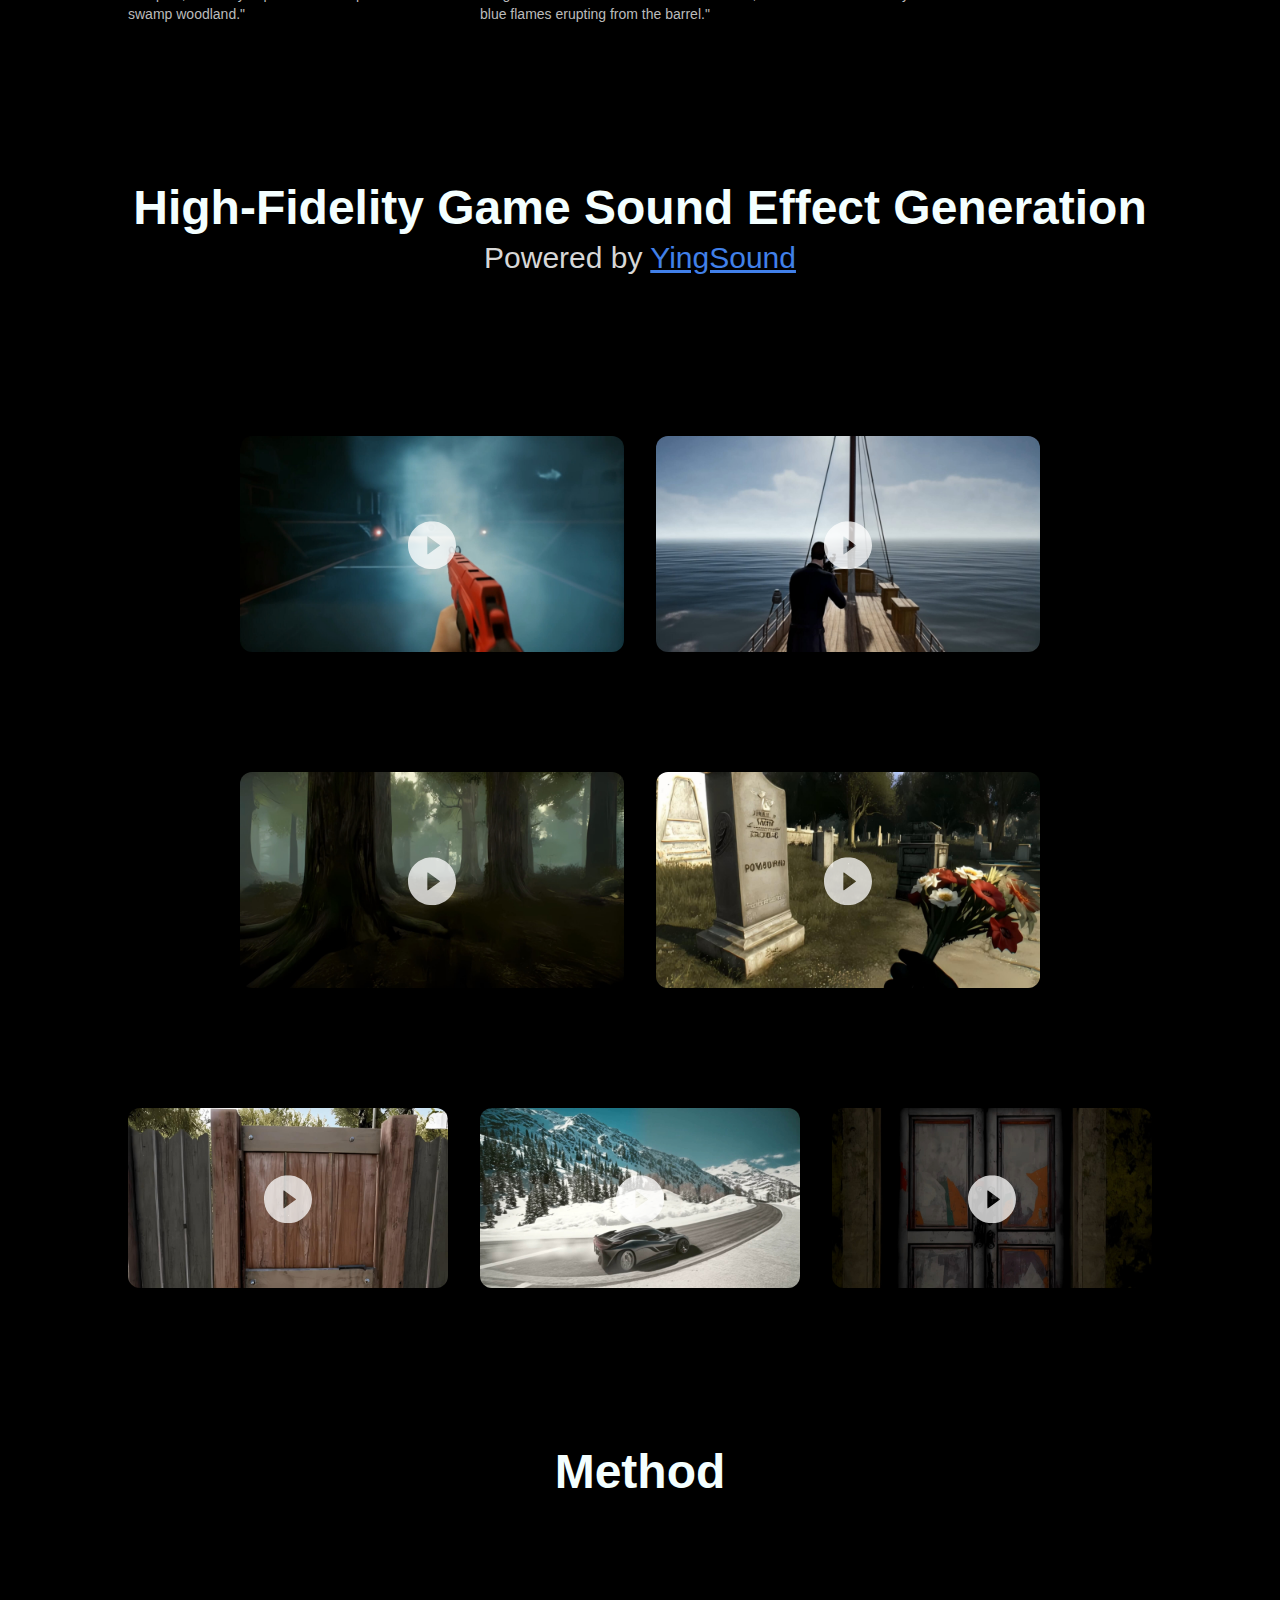
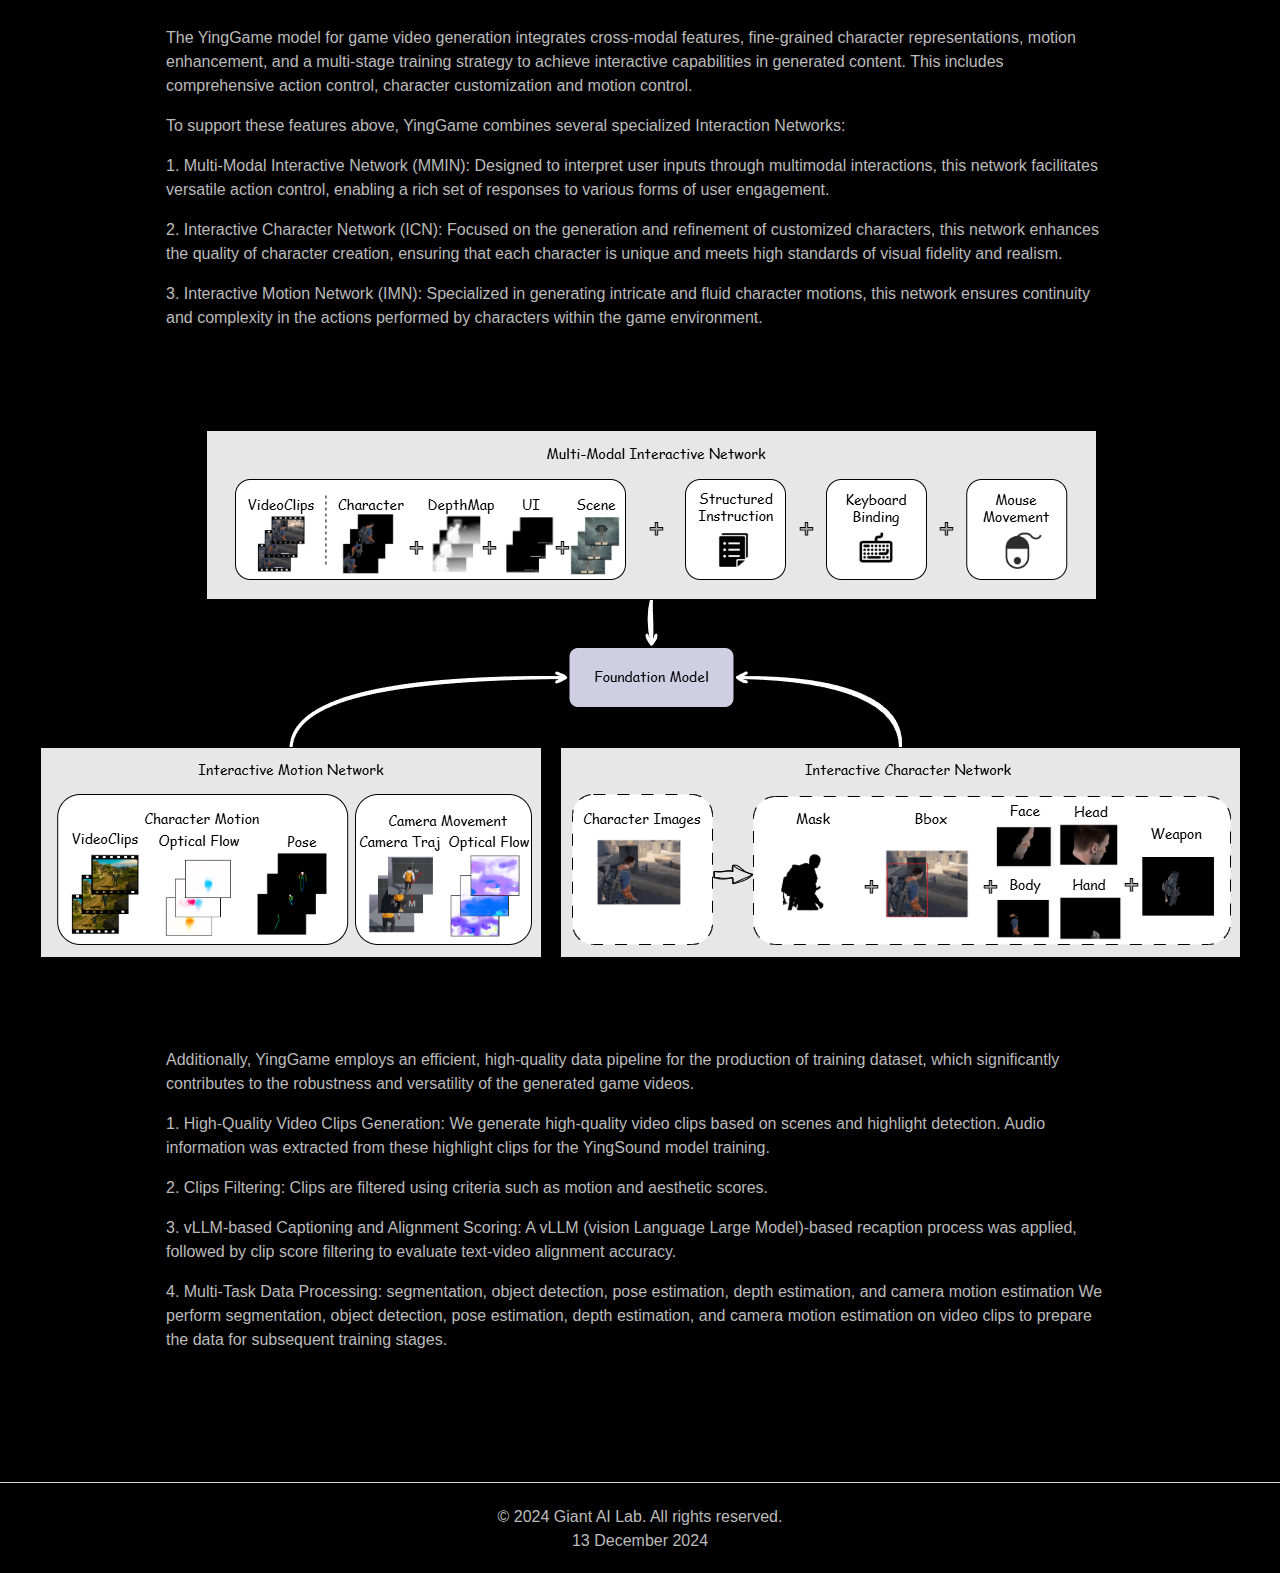
==== commit ab8d91f1: "Add files via upload" ====
--- a/yinggame/index.html
+++ b/yinggame/index.html
@@ -14,9 +14,9 @@
         s.parentNode.insertBefore(hm, s)
       })()
     </script>
-    <script type="module" crossorigin src="/yinggame/static/js/index.DeNbIVhp1733902390770.js"></script>
-    <link rel="modulepreload" crossorigin href="/yinggame/static/js/antd.qPeffrlg1733902390770.js">
-    <link rel="stylesheet" crossorigin href="/yinggame/static/css/index.BBhS-IVo1733902390770.css">
+    <script type="module" crossorigin src="/yinggame/static/js/index.BqWv-gnR1733975835735.js"></script>
+    <link rel="modulepreload" crossorigin href="/yinggame/static/js/antd.qPeffrlg1733975835735.js">
+    <link rel="stylesheet" crossorigin href="/yinggame/static/css/index.CkjUxhKn1733975835735.css">
   </head>
   <body>
     <div id="root"></div>
--- a/yinggame/static/css/index.CkjUxhKn1733975835735.css
+++ b/yinggame/static/css/index.CkjUxhKn1733975835735.css
@@ -0,0 +1 @@
+@charset "UTF-8";*,:before,:after{--tw-border-spacing-x: 0;--tw-border-spacing-y: 0;--tw-translate-x: 0;--tw-translate-y: 0;--tw-rotate: 0;--tw-skew-x: 0;--tw-skew-y: 0;--tw-scale-x: 1;--tw-scale-y: 1;--tw-pan-x: ;--tw-pan-y: ;--tw-pinch-zoom: ;--tw-scroll-snap-strictness: proximity;--tw-gradient-from-position: ;--tw-gradient-via-position: ;--tw-gradient-to-position: ;--tw-ordinal: ;--tw-slashed-zero: ;--tw-numeric-figure: ;--tw-numeric-spacing: ;--tw-numeric-fraction: ;--tw-ring-inset: ;--tw-ring-offset-width: 0px;--tw-ring-offset-color: #fff;--tw-ring-color: rgb(59 130 246 / .5);--tw-ring-offset-shadow: 0 0 #0000;--tw-ring-shadow: 0 0 #0000;--tw-shadow: 0 0 #0000;--tw-shadow-colored: 0 0 #0000;--tw-blur: ;--tw-brightness: ;--tw-contrast: ;--tw-grayscale: ;--tw-hue-rotate: ;--tw-invert: ;--tw-saturate: ;--tw-sepia: ;--tw-drop-shadow: ;--tw-backdrop-blur: ;--tw-backdrop-brightness: ;--tw-backdrop-contrast: ;--tw-backdrop-grayscale: ;--tw-backdrop-hue-rotate: ;--tw-backdrop-invert: ;--tw-backdrop-opacity: ;--tw-backdrop-saturate: ;--tw-backdrop-sepia: ;--tw-contain-size: ;--tw-contain-layout: ;--tw-contain-paint: ;--tw-contain-style: }::backdrop{--tw-border-spacing-x: 0;--tw-border-spacing-y: 0;--tw-translate-x: 0;--tw-translate-y: 0;--tw-rotate: 0;--tw-skew-x: 0;--tw-skew-y: 0;--tw-scale-x: 1;--tw-scale-y: 1;--tw-pan-x: ;--tw-pan-y: ;--tw-pinch-zoom: ;--tw-scroll-snap-strictness: proximity;--tw-gradient-from-position: ;--tw-gradient-via-position: ;--tw-gradient-to-position: ;--tw-ordinal: ;--tw-slashed-zero: ;--tw-numeric-figure: ;--tw-numeric-spacing: ;--tw-numeric-fraction: ;--tw-ring-inset: ;--tw-ring-offset-width: 0px;--tw-ring-offset-color: #fff;--tw-ring-color: rgb(59 130 246 / .5);--tw-ring-offset-shadow: 0 0 #0000;--tw-ring-shadow: 0 0 #0000;--tw-shadow: 0 0 #0000;--tw-shadow-colored: 0 0 #0000;--tw-blur: ;--tw-brightness: ;--tw-contrast: ;--tw-grayscale: ;--tw-hue-rotate: ;--tw-invert: ;--tw-saturate: ;--tw-sepia: ;--tw-drop-shadow: ;--tw-backdrop-blur: ;--tw-backdrop-brightness: ;--tw-backdrop-contrast: ;--tw-backdrop-grayscale: ;--tw-backdrop-hue-rotate: ;--tw-backdrop-invert: ;--tw-backdrop-opacity: ;--tw-backdrop-saturate: ;--tw-backdrop-sepia: ;--tw-contain-size: ;--tw-contain-layout: ;--tw-contain-paint: ;--tw-contain-style: }*,:before,:after{box-sizing:border-box;border-width:0;border-style:solid;border-color:#e5e7eb}:before,:after{--tw-content: ""}html,:host{line-height:1.5;-webkit-text-size-adjust:100%;-moz-tab-size:4;-o-tab-size:4;tab-size:4;font-family:ui-sans-serif,system-ui,sans-serif,"Apple Color Emoji","Segoe UI Emoji",Segoe UI Symbol,"Noto Color Emoji";font-feature-settings:normal;font-variation-settings:normal;-webkit-tap-highlight-color:transparent}body{margin:0;line-height:inherit}hr{height:0;color:inherit;border-top-width:1px}abbr:where([title]){-webkit-text-decoration:underline dotted;text-decoration:underline dotted}h1,h2,h3,h4,h5,h6{font-size:inherit;font-weight:inherit}a{color:inherit;text-decoration:inherit}b,strong{font-weight:bolder}code,kbd,samp,pre{font-family:ui-monospace,SFMono-Regular,Menlo,Monaco,Consolas,Liberation Mono,Courier New,monospace;font-feature-settings:normal;font-variation-settings:normal;font-size:1em}small{font-size:80%}sub,sup{font-size:75%;line-height:0;position:relative;vertical-align:baseline}sub{bottom:-.25em}sup{top:-.5em}table{text-indent:0;border-color:inherit;border-collapse:collapse}button,input,optgroup,select,textarea{font-family:inherit;font-feature-settings:inherit;font-variation-settings:inherit;font-size:100%;font-weight:inherit;line-height:inherit;letter-spacing:inherit;color:inherit;margin:0;padding:0}button,select{text-transform:none}button,input:where([type=button]),input:where([type=reset]),input:where([type=submit]){-webkit-appearance:button;background-color:transparent;background-image:none}:-moz-focusring{outline:auto}:-moz-ui-invalid{box-shadow:none}progress{vertical-align:baseline}::-webkit-inner-spin-button,::-webkit-outer-spin-button{height:auto}[type=search]{-webkit-appearance:textfield;outline-offset:-2px}::-webkit-search-decoration{-webkit-appearance:none}::-webkit-file-upload-button{-webkit-appearance:button;font:inherit}summary{display:list-item}blockquote,dl,dd,h1,h2,h3,h4,h5,h6,hr,figure,p,pre{margin:0}fieldset{margin:0;padding:0}legend{padding:0}ol,ul,menu{list-style:none;margin:0;padding:0}dialog{padding:0}textarea{resize:vertical}input::-moz-placeholder,textarea::-moz-placeholder{opacity:1;color:#9ca3af}input::placeholder,textarea::placeholder{opacity:1;color:#9ca3af}button,[role=button]{cursor:pointer}:disabled{cursor:default}img,svg,video,canvas,audio,iframe,embed,object{display:block;vertical-align:middle}img,video{max-width:100%;height:auto}[hidden]:where(:not([hidden=until-found])){display:none}.absolute{position:absolute}.relative{position:relative}.left-1\/2{left:50%}.top-1\/2{top:50%}.z-50{z-index:50}.mx-auto{margin-left:auto;margin-right:auto}.mt-11{margin-top:2.75rem}.mt-2{margin-top:.5rem}.mt-3{margin-top:.75rem}.mt-4{margin-top:1rem}.mt-6{margin-top:1.5rem}.mt-7{margin-top:1.75rem}.mt-\[100px\]{margin-top:100px}.mt-\[30px\]{margin-top:30px}.mt-\[50px\]{margin-top:50px}.mt-\[60px\]{margin-top:60px}.mt-\[80px\]{margin-top:80px}.mt-\[90px\]{margin-top:90px}.block{display:block}.flex{display:flex}.grid{display:grid}.hidden{display:none}.h-1\/2{height:50%}.h-\[180px\]{height:180px}.h-\[50px\]{height:50px}.h-\[68px\]{height:68px}.h-full{height:100%}.w-1\/2{width:50%}.w-\[320px\]{width:320px}.w-\[50px\]{width:50px}.w-full{width:100%}.w-max{width:-moz-max-content;width:max-content}.-translate-x-1\/2{--tw-translate-x: -50%;transform:translate(var(--tw-translate-x),var(--tw-translate-y)) rotate(var(--tw-rotate)) skew(var(--tw-skew-x)) skewY(var(--tw-skew-y)) scaleX(var(--tw-scale-x)) scaleY(var(--tw-scale-y))}.-translate-y-1\/2{--tw-translate-y: -50%;transform:translate(var(--tw-translate-x),var(--tw-translate-y)) rotate(var(--tw-rotate)) skew(var(--tw-skew-x)) skewY(var(--tw-skew-y)) scaleX(var(--tw-scale-x)) scaleY(var(--tw-scale-y))}.cursor-pointer{cursor:pointer}.grid-cols-1{grid-template-columns:repeat(1,minmax(0,1fr))}.flex-col{flex-direction:column}.items-center{align-items:center}.justify-center{justify-content:center}.gap-x-\[32px\]{-moz-column-gap:32px;column-gap:32px}.rounded-\[inherit\]{border-radius:inherit}.rounded-full{border-radius:9999px}.rounded-xl{border-radius:.75rem}.border-t-\[1px\]{border-top-width:1px}.border-\[\#d7d7d7\]{--tw-border-opacity: 1;border-color:rgb(215 215 215 / var(--tw-border-opacity, 1))}.bg-\[\#0d0d0d\]{--tw-bg-opacity: 1;background-color:rgb(13 13 13 / var(--tw-bg-opacity, 1))}.bg-\[rgba\(0\,0\,0\,\.6\)\]{background-color:#0009}.bg-\[rgba\(0\,0\,0\,\.8\)\]{background-color:#000c}.bg-black{background-color:var(--black)}.px-4{padding-left:1rem;padding-right:1rem}.px-\[10px\]{padding-left:10px;padding-right:10px}.px-\[20px\]{padding-left:20px;padding-right:20px}.pb-\[20px\]{padding-bottom:20px}.pt-\[22px\]{padding-top:22px}.text-left{text-align:left}.text-center{text-align:center}.font-BricolageGrotesqueBold{font-family:BricolageGrotesqueBold,Arial}.text-2xl{font-size:1.5rem;line-height:2rem}.text-4xl{font-size:2.25rem;line-height:2.5rem}.text-5xl{font-size:3rem;line-height:1}.text-base{font-size:1rem;line-height:1.5rem}.text-sm{font-size:.875rem;line-height:1.25rem}.text-xl{font-size:1.25rem;line-height:1.75rem}.font-bold{font-weight:700}.text-\[\#4180E9\]{--tw-text-opacity: 1;color:rgb(65 128 233 / var(--tw-text-opacity, 1))}.text-\[\#D7D7D7\]{--tw-text-opacity: 1;color:rgb(215 215 215 / var(--tw-text-opacity, 1))}.text-\[\#bbb\]{--tw-text-opacity: 1;color:rgb(187 187 187 / var(--tw-text-opacity, 1))}.text-title{color:var(--title)}.underline{text-decoration-line:underline}.opacity-75{opacity:.75}@font-face{font-family:BricolageGrotesque;src:url(/static/ttf/BricolageGrotesque_24pt-Regular.CJovF7bn1733975835735.ttf)}@font-face{font-family:BricolageGrotesqueBold;src:url(/static/ttf/BricolageGrotesque_24pt-Bold.CNV8Gjov1733975835735.ttf)}:root{--bgLayer: #191825;--white: #fff;--black: #000;--title: #f4ffff}html,body,#root,.ant-app{width:100%;height:100%}:root{font-family:BricolageGrotesque,Arial,Helvetica,sans-serif,Inter,system-ui,Avenir;line-height:1.5;font-weight:400;color-scheme:light dark;color:var(--white);background-color:var(--black);font-synthesis:none;text-rendering:optimizeLegibility;-webkit-font-smoothing:antialiased;-moz-osx-font-smoothing:grayscale}body{margin:0;display:flex;place-items:center;min-width:320px;min-height:100vh;font-size:14px;gap:100px}.full-img{width:100%;height:100%;display:block;border-radius:inherit;-o-object-position:center center;object-position:center center;-o-object-fit:cover;object-fit:cover;image-rendering:auto}.hover\:bg-\[rgba\(0\,0\,0\,\.8\)\]:hover{background-color:#000c}.hover\:opacity-100:hover{opacity:1}.group:hover .group-hover\:block{display:block}.group:hover .group-hover\:flex{display:flex}@media (min-width: 640px){.sm\:px-\[40px\]{padding-left:40px;padding-right:40px}}@media (min-width: 768px){.md\:mt-\[120px\]{margin-top:120px}.md\:mt-\[160px\]{margin-top:160px}.md\:grid-cols-2{grid-template-columns:repeat(2,minmax(0,1fr))}.md\:pb-\[40px\]{padding-bottom:40px}.md\:text-3xl{font-size:1.875rem;line-height:2.25rem}.md\:text-5xl{font-size:3rem;line-height:1}.md\:text-6xl{font-size:3.75rem;line-height:1}.md\:text-lg{font-size:1.125rem;line-height:1.75rem}}@media (min-width: 1024px){.lg\:h-\[216px\]{height:216px}.lg\:h-\[450px\]{height:450px}.lg\:w-\[384px\]{width:384px}.lg\:w-\[800px\]{width:800px}.lg\:max-w-\[1200px\]{max-width:1200px}.lg\:max-w-\[980px\]{max-width:980px}.lg\:grid-cols-3{grid-template-columns:repeat(3,minmax(0,1fr))}.lg\:px-0{padding-left:0;padding-right:0}.lg\:px-\[80px\]{padding-left:80px;padding-right:80px}}@media (min-width: 1536px){.\32xl\:px-\[100px\]{padding-left:100px;padding-right:100px}}.slick-slider{position:relative;display:block;box-sizing:border-box;-webkit-user-select:none;-moz-user-select:none;user-select:none;-webkit-touch-callout:none;-khtml-user-select:none;touch-action:pan-y;-webkit-tap-highlight-color:transparent}.slick-list{position:relative;display:block;overflow:hidden;margin:0;padding:0}.slick-list:focus{outline:none}.slick-list.dragging{cursor:pointer;cursor:hand}.slick-slider .slick-track,.slick-slider .slick-list{transform:translateZ(0)}.slick-track{position:relative;top:0;left:0;display:block;margin-left:auto;margin-right:auto}.slick-track:before,.slick-track:after{display:table;content:""}.slick-track:after{clear:both}.slick-loading .slick-track{visibility:hidden}.slick-slide{display:none;float:left;height:100%;min-height:1px}[dir=rtl] .slick-slide{float:right}.slick-slide img{display:block}.slick-slide.slick-loading img{display:none}.slick-slide.dragging img{pointer-events:none}.slick-initialized .slick-slide{display:block}.slick-loading .slick-slide{visibility:hidden}.slick-vertical .slick-slide{display:block;height:auto;border:1px solid transparent}.slick-arrow.slick-hidden{display:none}.slick-loading .slick-list{background:#fff url(/static/gif/ajax-loader.BcnMEykj1733975835735.gif) center center no-repeat}@font-face{font-family:slick;font-weight:400;font-style:normal;src:url([data-uri]);src:url([data-uri]) format("embedded-opentype"),url([data-uri]) format("woff"),url([data-uri]) format("truetype"),url(/static/svg/slick.BlzDm7g21733975835735.svg#slick) format("svg")}.slick-prev,.slick-next{font-size:0;line-height:0;position:absolute;top:50%;display:block;width:20px;height:20px;padding:0;transform:translateY(-50%);cursor:pointer;color:transparent;border:none;outline:none;background:transparent}.slick-prev:hover,.slick-prev:focus,.slick-next:hover,.slick-next:focus{color:transparent;outline:none;background:transparent}.slick-prev:hover:before,.slick-prev:focus:before,.slick-next:hover:before,.slick-next:focus:before{opacity:1}.slick-prev.slick-disabled:before,.slick-next.slick-disabled:before{opacity:.25}.slick-prev:before,.slick-next:before{font-family:slick;font-size:20px;line-height:1;opacity:.75;color:#fff;-webkit-font-smoothing:antialiased;-moz-osx-font-smoothing:grayscale}.slick-prev{left:-25px}[dir=rtl] .slick-prev{right:-25px;left:auto}.slick-prev:before{content:"←"}[dir=rtl] .slick-prev:before{content:"→"}.slick-next{right:-25px}[dir=rtl] .slick-next{right:auto;left:-25px}.slick-next:before{content:"→"}[dir=rtl] .slick-next:before{content:"←"}.slick-dotted.slick-slider{margin-bottom:30px}.slick-dots{position:absolute;bottom:-25px;display:block;width:100%;padding:0;margin:0;list-style:none;text-align:center}.slick-dots li{position:relative;display:inline-block;width:20px;height:20px;margin:0 5px;padding:0;cursor:pointer}.slick-dots li button{font-size:0;line-height:0;display:block;width:20px;height:20px;padding:5px;cursor:pointer;color:transparent;border:0;outline:none;background:transparent}.slick-dots li button:hover,.slick-dots li button:focus{outline:none}.slick-dots li button:hover:before,.slick-dots li button:focus:before{opacity:1}.slick-dots li button:before{font-family:slick;font-size:6px;line-height:20px;position:absolute;top:0;left:0;width:20px;height:20px;content:"•";text-align:center;opacity:.25;color:#000;-webkit-font-smoothing:antialiased;-moz-osx-font-smoothing:grayscale}.slick-dots li.slick-active button:before{opacity:.75;color:#000}
